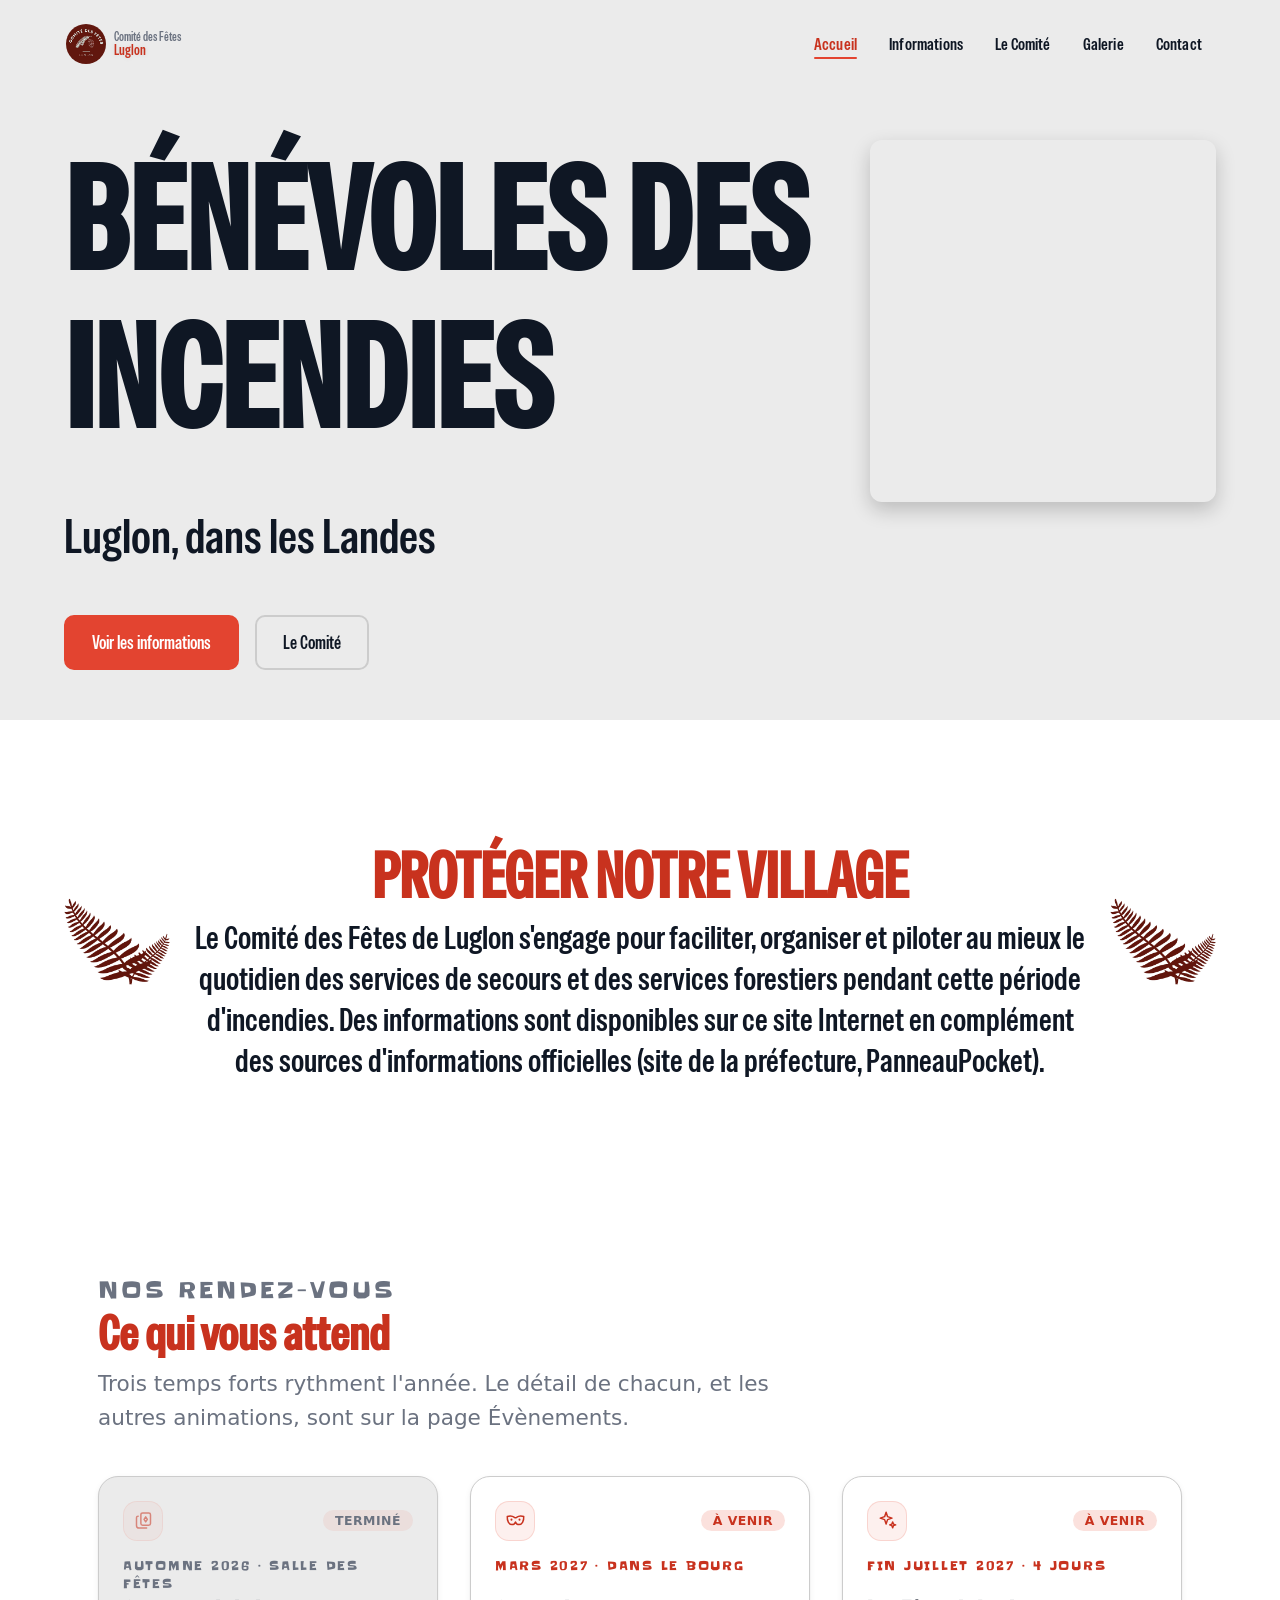
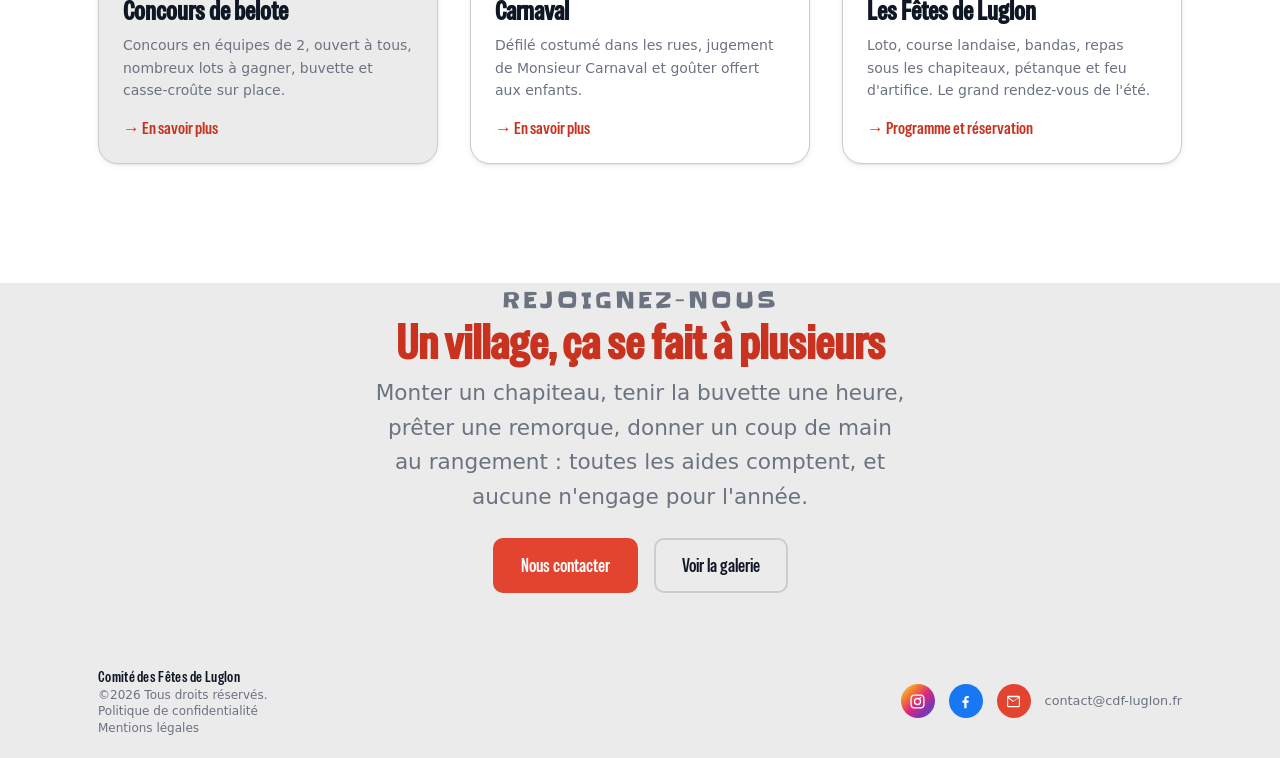
==== index.html @ 50a89042 "remplacement progressif site fetes par incendie sur page index et informations" ====
<!doctype html>
<html lang="fr">
<head>
    <meta charset="utf-8">
    <meta name="viewport" content="width=device-width,initial-scale=1,viewport-fit=cover">
    <title>Incendies à Luglon</title>

    <link rel="icon" type="image/png" href="/favicon.png">

    <link rel="stylesheet" href="/styles.css">

    <!-- SEO : balises meta -->
    <meta name="description" content="Le Comité des Fêtes de Luglon (Landes) organise les fêtes de l'été, le concours de belote, le carnaval et les rendez-vous qui animent le village toute l'année.">
    <link rel="canonical" href="https://cdf-luglon.fr/">

    <!-- Open Graph (partage WhatsApp, Facebook, etc.) -->
    <meta property="og:type" content="website">
    <meta property="og:title" content="Comité des Fêtes de Luglon">
    <meta property="og:description" content="Le Comité des Fêtes de Luglon (Landes) organise les fêtes de l'été, le concours de belote, le carnaval et les rendez-vous qui animent le village toute l'année.">
    <meta property="og:url" content="https://cdf-luglon.fr/">
    <meta property="og:image" content="https://cdf-luglon.fr/images/logo_google.jpg">
    <meta property="og:image:width" content="512">
    <meta property="og:image:height" content="512">
    <meta property="og:locale" content="fr_FR">
    <meta property="og:site_name" content="Comité des Fêtes de Luglon">

    <!-- JSON-LD : données structurées pour Google -->
    <script type="application/ld+json">
    {
      "@context": "https://schema.org",
      "@type": "Organization",
      "name": "Comité des Fêtes de Luglon",
      "url": "https://incendie.cdf-luglon.fr",
      "logo": "https://incendie.cdf-luglon.fr/images/logo_google.jpg",
      "image": "https://incendie.cdf-luglon.fr/images/logo_google.jpg",
      "email": "contact@cdf-luglon.fr",
      "sameAs": [
        "https://www.instagram.com/cdfluglon/",
        "https://www.facebook.com/p/Comit%C3%A9-des-f%C3%AAtes-de-Luglon-100083680651271/"
      ]
    }
    </script>
</head>
<body>
    <!-- ==========================================================
         BARRE DE NAVIGATION — bloc identique sur toutes les pages.
         SEULE DIFFÉRENCE ENTRE LES PAGES : l'attribut aria-current.
           /             → sur « Accueil »
           /evenements/  → sur « Évènements » (et ses sous-pages)
           /comite/      → sur « Le Comité »
           /galerie/     → sur « Galerie »
           /contact/     → sur « Contact »
           /reservation/, pages légales → aucun
         ========================================================== -->
    <a class="skip-link" href="#contenu">Aller au contenu</a>

    <nav class="site-nav" aria-label="Navigation principale">
        <div class="site-nav__bar">
            <span class="site-nav__glass" aria-hidden="true"></span>

            <a class="site-nav__brand" href="/">
                <img class="site-nav__logo" src="/images/logo_cdf.png" alt=""
                     width="40" height="40" decoding="async">
                <span class="site-nav__wordmark">
                    <span class="site-nav__wordmark-top">Comité des Fêtes</span>
                    <span class="site-nav__wordmark-bot">Luglon</span>
                </span>
            </a>

            <ul class="site-nav__links" id="site-nav-panel">
                <li><a href="/" aria-current="page">Accueil</a></li>
                <li><a href="/informations/">Informations</a></li>
                <li><a href="/comite/">Le Comité</a></li>
                <li><a href="/galerie/">Galerie</a></li>
                <li><a href="/contact/">Contact</a></li>
            </ul>

            <button class="site-nav__toggle" type="button"
                    aria-expanded="false" aria-controls="site-nav-panel"
                    aria-label="Ouvrir le menu">
                <span class="site-nav__burger" aria-hidden="true"></span>
            </button>
        </div>
    </nav>

    <div class="site-nav__scrim" aria-hidden="true"></div>
    <div class="site-nav__sentinel" aria-hidden="true"></div>

    <div class="main-hero" id="contenu">
        <div class="hero-content">
            <h1 class="main-title">BÉNÉVOLES DES INCENDIES</h1>
            <p class="main-subtitle">Luglon, dans les Landes</p>
            <div class="cta-row">
                <a class="btn btn--primary" href="/informations/">Voir les informations</a>
                <a class="btn btn--ghost" href="/comite/">Le Comité</a>
            </div>
        </div>
        <!-- MOBILE : le dessin n'est pas seulement masqué, il n'est PAS
             TÉLÉCHARGÉ. Un simple display:none ne suffit pas — le
             navigateur récupère l'image quoi qu'il arrive, soit 256 Ko
             inutiles sur chaque page, en 4G de campagne.
             Le <source> ci-dessous intercepte sous 769px et sert un SVG
             vide en data URI (aucune requête). Le CSS masque ensuite le
             <picture> entier.
             Sans prise en charge de <picture>, l'<img> reprend la main et
             affiche le vrai dessin : dégradation propre. -->
        <picture class="hero-image">
            <source media="(max-width: 768px)" srcset="data:image/svg+xml,%3Csvg%20xmlns='http://www.w3.org/2000/svg'%20width='1734'%20height='1814'/%3E">
            <img src="/images/dessin_luglon.jpeg" alt="Dessin du bourg de Luglon"
                 width="1734" height="1814" decoding="async">
        </picture>
    </div>

    <main>
        <div class="history-images-container">
            <div class="history-image-placeholder image-left">
                <img src="/images/fougeres.png" alt="" style="width:100%; height:100%; object-fit:cover;">
            </div>

            <section class="history-section">
                <h3>PROTÉGER NOTRE VILLAGE</h3>
                <p class="history-text">
                    Le Comité des Fêtes de Luglon s'engage pour faciliter, organiser
                    et piloter au mieux le quotidien des services de secours
                    et des services forestiers pendant cette période d'incendies.
                    Des informations sont disponibles sur ce site Internet en complément
                    des sources d'informations officielles (site de la préfecture, PanneauPocket).
                </p>
            </section>

            <div class="history-image-placeholder image-right">
                <img src="/images/fougeres.png" alt="" style="width:100%; height:100%; object-fit:cover;">
            </div>
        </div>

        <!-- ============================================================
             APERÇU DES ÉVÈNEMENTS
             ⚠️ Ces trois cartes DOUBLONNENT celles de evenements/index.html.
             Si vous modifiez une date ici, modifiez-la aussi là-bas.
             (Un site statique sans étape de build : il n'y a pas de
             mécanisme d'inclusion, la recopie est le prix à payer.)
             ============================================================ -->
        <section class="page-section has-decor">
            <!-- DÉCOR VÉGÉTAL — voir la section 19 de styles.css.
                 Purement ornemental : aucun contenu, aucune information, et
                 rien à faire côté JavaScript. Ne s'affiche qu'au-dessus de
                 1440px, là où la marge est assez large pour l'accueillir. -->
            <span class="decor-vine decor-vine--left" aria-hidden="true"><span class="decor-vine__ink"></span></span>
            <span class="decor-vine decor-vine--right" aria-hidden="true"><span class="decor-vine__ink"></span></span>

            <div class="section-head" data-reveal>
                <p class="kicker">Nos rendez-vous</p>
                <h2>Ce qui vous attend</h2>
                <p>
                    Trois temps forts rythment l'année. Le détail de chacun,
                    et les autres animations, sont sur la page Évènements.
                </p>
            </div>

            <div class="rail event-grid" tabindex="0"
                 role="group" aria-label="Nos rendez-vous">

                <article class="event-card" data-date="2026-11-14" data-reveal style="--i:0">
                    <div class="event-card__head">
                        <span class="event-card__icon icon-badge"><svg class="icon" viewBox="0 0 24 24" fill="none" stroke="currentColor" stroke-width="1.7" stroke-linecap="round" stroke-linejoin="round" aria-hidden="true" focusable="false"><rect x="9" y="3.4" width="11" height="14" rx="2"/><path d="M6 7a2 2 0 0 0-2 2v8.6a3 3 0 0 0 3 3h8.6"/><path d="m14.5 7.8 1.9 2.9-1.9 2.9-1.9-2.9Z"/></svg></span>
                        <span class="event-card__badge">À venir</span>
                    </div>
                    <p class="event-card__date">
                        <time datetime="2026-11-14">Automne 2026</time> · Salle des fêtes
                    </p>
                    <h3 class="event-card__title">Concours de belote</h3>
                    <p class="event-card__text">
                        Concours en équipes de 2, ouvert à tous, nombreux lots à gagner,
                        buvette et casse-croûte sur place.
                    </p>
                    <div class="event-card__foot">
                        <a class="event-card__link" href="/evenements/concours-de-belote/">En savoir plus</a>
                    </div>
                </article>

                <article class="event-card" data-date="2027-03-20" data-reveal style="--i:1">
                    <div class="event-card__head">
                        <span class="event-card__icon icon-badge"><svg class="icon" viewBox="0 0 24 24" fill="none" stroke="currentColor" stroke-width="1.7" stroke-linecap="round" stroke-linejoin="round" aria-hidden="true" focusable="false"><path d="M2.6 7.5c3-1.1 5.9-.8 8.2 1 .7.5 1.7.5 2.4 0 2.3-1.8 5.2-2.1 8.2-1 .4 5.1-2.1 9.2-5.4 9.2-2.1 0-3.3-1.3-4-3.1-.7 1.8-1.9 3.1-4 3.1-3.3 0-5.8-4.1-5.4-9.2Z"/><circle cx="7.4" cy="11" r="1.15" fill="currentColor" stroke="none"/><circle cx="16.6" cy="11" r="1.15" fill="currentColor" stroke="none"/></svg></span>
                        <span class="event-card__badge">À venir</span>
                    </div>
                    <p class="event-card__date">
                        <time datetime="2027-03-20">Mars 2027</time> · Dans le bourg
                    </p>
                    <h3 class="event-card__title">Carnaval</h3>
                    <p class="event-card__text">
                        Défilé costumé dans les rues, jugement de Monsieur Carnaval
                        et goûter offert aux enfants.
                    </p>
                    <div class="event-card__foot">
                        <a class="event-card__link" href="/evenements/carnaval/">En savoir plus</a>
                    </div>
                </article>

                <article class="event-card" data-date="2027-08-01" data-reveal style="--i:2">
                    <div class="event-card__head">
                        <span class="event-card__icon icon-badge"><svg class="icon" viewBox="0 0 24 24" fill="none" stroke="currentColor" stroke-width="1.7" stroke-linecap="round" stroke-linejoin="round" aria-hidden="true" focusable="false"><path d="M10.4 2.6 12.1 7.6 17.1 9.3 12.1 11 10.4 16 8.7 11 3.7 9.3 8.7 7.6Z"/><path d="m17.9 13.6.9 2.5 2.5.9-2.5.9-.9 2.5-.9-2.5-2.5-.9 2.5-.9Z"/></svg></span>
                        <span class="event-card__badge">À venir</span>
                    </div>
                    <p class="event-card__date">
                        <time datetime="2027-07-29">Fin juillet 2027</time> · 4 jours
                    </p>
                    <h3 class="event-card__title">Les Fêtes de Luglon</h3>
                    <p class="event-card__text">
                        Loto, course landaise, bandas, repas sous les chapiteaux,
                        pétanque et feu d'artifice. Le grand rendez-vous de l'été.
                    </p>
                    <div class="event-card__foot">
                        <a class="event-card__link" href="/evenements/fetes-de-luglon/">
                            Programme et réservation
                        </a>
                    </div>
                </article>

            </div>
            <!-- Points remplis par rail-dots.js : tout .rail suivi d'un
                 .rail-dots en reçoit, sans rien déclarer côté JS.
                 Masqués au-dessus de 900px, où le rail devient une grille. -->
            <div class="rail-dots" role="group" aria-label="Aller à un évènement"></div>
        </section>

        <section class="page-section page-section--footer-band">
            <div class="section-head section-head--center" data-reveal>
                <p class="kicker">Rejoignez-nous</p>
                <h2>Un village, ça se fait à plusieurs</h2>
                <p>
                    Monter un chapiteau, tenir la buvette une heure, prêter une
                    remorque, donner un coup de main au rangement : toutes les aides
                    comptent, et aucune n'engage pour l'année.
                </p>
                <div class="cta-row" style="justify-content:center">
                    <a class="btn btn--primary" href="/contact/">Nous contacter</a>
                    <a class="btn btn--ghost" href="/galerie/">Voir la galerie</a>
                </div>
            </div>
        </section>
    </main>

    <footer class="site-footer">
        <div class="footer-inner">
            <div class="footer-brand">
                <span class="footer-title">Comité des Fêtes de Luglon</span>
                <span class="footer-copyright">©2026 Tous droits réservés.</span>
                <a href="/confidentialite/" class="footer-legal-link">Politique de confidentialité</a>
                <a href="/mentions-legales/" class="footer-legal-link">Mentions légales</a>
            </div>
            <div class="footer-social">
                <a href="https://www.instagram.com/cdfluglon/" target="_blank" rel="noopener noreferrer" aria-label="Instagram du Comité des Fêtes de Luglon" class="footer-social-link footer-instagram">
                    <svg viewBox="0 0 24 24" class="footer-icon" aria-hidden="true"><path fill="currentColor" d="M12 2c-2.72 0-3.06.01-4.12.06-1.06.05-1.79.22-2.43.47a4.9 4.9 0 0 0-1.77 1.15A4.9 4.9 0 0 0 2.53 5.45c-.25.64-.42 1.37-.47 2.43C2.01 8.94 2 9.28 2 12s.01 3.06.06 4.12c.05 1.06.22 1.79.47 2.43.26.66.6 1.22 1.15 1.77.55.55 1.11.9 1.77 1.15.64.25 1.37.42 2.43.47C8.94 21.99 9.28 22 12 22s3.06-.01 4.12-.06c1.06-.05 1.79-.22 2.43-.47a4.9 4.9 0 0 0 1.77-1.15 4.9 4.9 0 0 0 1.15-1.77c.25-.64.42-1.37.47-2.43.05-1.06.06-1.4.06-4.12s-.01-3.06-.06-4.12c-.05-1.06-.22-1.79-.47-2.43a4.9 4.9 0 0 0-1.15-1.77A4.9 4.9 0 0 0 18.55 2.53c-.64-.25-1.37-.42-2.43-.47C15.06 2.01 14.72 2 12 2Zm0 1.8c2.67 0 2.99.01 4.04.06.97.04 1.5.21 1.85.34.46.18.79.39 1.14.74.35.35.56.68.74 1.14.13.35.3.88.34 1.85.05 1.05.06 1.37.06 4.04s-.01 2.99-.06 4.04c-.04.97-.21 1.5-.34 1.85-.18.46-.39.79-.74 1.14-.35.35-.68.56-1.14.74-.35.13-.88.3-1.85.34-1.05.05-1.37.06-4.04.06s-2.99-.01-4.04-.06c-.97-.04-1.5-.21-1.85-.34a3.1 3.1 0 0 1-1.14-.74 3.1 3.1 0 0 1-.74-1.14c-.13-.35-.3-.88-.34-1.85C3.81 14.99 3.8 14.67 3.8 12s.01-2.99.06-4.04c.04-.97.21-1.5.34-1.85.18-.46.39-.79.74-1.14.35-.35.68-.56 1.14-.74.35-.13.88-.3 1.85-.34C9.01 3.81 9.33 3.8 12 3.8Zm0 3.05a5.15 5.15 0 1 0 0 10.3 5.15 5.15 0 0 0 0-10.3Zm0 8.5a3.35 3.35 0 1 1 0-6.7 3.35 3.35 0 0 1 0 6.7Zm5.36-8.7a1.2 1.2 0 1 1-2.4 0 1.2 1.2 0 0 1 2.4 0Z"/></svg>
                </a>
                <a href="https://www.facebook.com/p/Comit%C3%A9-des-f%C3%AAtes-de-Luglon-100083680651271/" target="_blank" rel="noopener noreferrer" aria-label="Facebook du Comité des Fêtes de Luglon" class="footer-social-link footer-facebook">
                    <svg viewBox="0 0 24 24" class="footer-icon" aria-hidden="true"><path fill="currentColor" d="M13.5 21.5v-7.9h2.65l.4-3.08h-3.05V8.55c0-.89.25-1.5 1.52-1.5h1.63V4.3a21.8 21.8 0 0 0-2.37-.12c-2.35 0-3.96 1.43-3.96 4.06v2.27H7.66v3.08h2.66v7.9h3.18Z"/></svg>
                </a>
                <a href="mailto:contact@cdf-luglon.fr" aria-label="Envoyer un e-mail au Comité des Fêtes de Luglon" class="footer-social-link footer-mail">
                    <svg viewBox="0 0 24 24" class="footer-icon" aria-hidden="true"><path fill="currentColor" d="M3 5.5A1.5 1.5 0 0 1 4.5 4h15A1.5 1.5 0 0 1 21 5.5v13a1.5 1.5 0 0 1-1.5 1.5h-15A1.5 1.5 0 0 1 3 18.5v-13Zm2.1.5 6.9 5.17L18.9 6H5.1Zm13.4 1.3-6.1 4.57a1.5 1.5 0 0 1-1.8 0L4.5 7.3v11.2h15V7.3Z"/></svg>
                </a>
                <a href="mailto:contact@cdf-luglon.fr" class="footer-email">contact@cdf-luglon.fr</a>
            </div>
        </div>
    </footer>

    <script src="/scroll-animations.js"></script>
    <script src="/events.js"></script>
    <script src="/rail-dots.js"></script>
    <script src="/nav.js"></script>
</body>
</html>
---- styles.css ----
/* ============================================================================
   COMITÉ DES FÊTES DE LUGLON — feuille de style unique
   ============================================================================

   SOMMAIRE
     1.  Tokens (variables de design)
     2.  Polices (@font-face)
     3.  Reset & base
     4.  Typographie
     5.  Utilitaires de mise en page
     6.  Primitives « verre »
     7.  Boutons & liens
     8.  Barre de navigation
     9.  Hero
     10. Cartes & contenu (accueil, programme)
     11. Rails / carrousels à défilement magnétique
         puis, dans la foulée : sections de contenu (.page-section),
         cartes d'évènement, page Comité, page Contact
     12. Galerie photo
     13. Formulaire de réservation
     14. Modales
     15. Page de confirmation
     16. Pages légales
     17. Pied de page
     18. Mouvement, apparitions au scroll, accessibilité

   DEUX RÈGLES À NE PAS ENFREINDRE
   -------------------------------
   A. BUDGET « VERRE ». Le flou d'arrière-plan (backdrop-filter) est réservé à
      trois surfaces : .site-nav__glass, le panneau mobile, .modal-box. Tout le
      reste est opaque (--card / --bg + une ombre). Chaque backdrop-filter est
      une passe GPU distincte ; en empiler plus fait tomber les images par
      seconde sur mobile.

   B. JAMAIS de `filter`, `transform`, `will-change` ni `contain: paint` sur
      html, body, .wrap ou tout ancêtre de la barre de navigation ou d'une
      modale. N'importe laquelle de ces propriétés transforme un
      `position: fixed` en `position: absolute` relatif à cet ancêtre, et
      casse à la fois la barre et les modales.

   ORGANISATION
   ------------
   Chaque composant est décrit à UN SEUL endroit : structure, survol,
   animation et media query comprises. L'ancienne version séparait une couche
   « animations » d'une couche « structure », si bien que chaque composant
   existait en deux exemplaires distants de 600 lignes.
   ============================================================================ */


/* ============================================================================
   1. TOKENS
   ============================================================================ */

:root {
  /* --- Couleurs (noms historiques conservés) --- */
  --bg: #ffffff;
  --card: #ebebeb;
  --text: #0f1724;               /* Noir foncé */
  --muted: #6b7280;
  --tab-font: #fff3e0;           /* Teinte légèrement crème/chaude pour remplacer le blanc verdâtre */
  --tab-border: #ccc;
  --form-bg: #ffffff;
  --text-shadow: #0000001a;
  --luglon-green: #e34430;       /* Rouge-braise principal (surface, boutons) */
  --resa-shadow: #00000080;

  --accent: var(--luglon-green);
  --error-red: #dc3545;
  --warning-orange-font: #ffa5001a;
  --warning-orange-border: #ffa500;

  --sending-bg: #ffe0b2;
  --sending-border: #e65100;
  --error-bg: #ffebee;
  --error-border: #c62828;
  --success-bg: #fff8e1;         /* Jaune flamme doux */
  --success-border: #f7c937;     /* Jaune vif */

  /* Alerte / attention */
  --alert: #b71c1c;

  /* ROUGE/ORANGE DE TEXTE — lisible avec contraste fort */
  --green-ink: #c8321e;

  /* Déclinaisons de teinte braise / feu */
  --green-050: #fff5f2;          /* Voile rouge/orange très léger */
  --green-100: #ffe3dc;          /* Fond d'accent pastel chaud */
  --green-700: #a82415;          /* Rouge sombre pour hover / accentuation */
  --green-tint-08: rgba(227, 68, 48, 0.08);
  --green-tint-16: rgba(227, 68, 48, 0.16);
  --green-tint-24: rgba(227, 68, 48, 0.24);

  /* --- Polices --- */
  --font-body: Inter, system-ui, -apple-system, "Segoe UI", Roboto, "Helvetica Neue", Arial;
  --font-title: "Special Gothic Condensed One", sans-serif;
  --font-display: "Fascinate Inline", cursive;   /* titres de jour UNIQUEMENT */
  --font-kicker: "Slackey", cursive;             /* sur-titres de section */

  /* --- Échelle typographique (pour les nouveaux composants) --- */
  --fs-hero: clamp(2.75rem, 11vw, 9rem);
  --fs-h1:   clamp(2.25rem, 7vw, 5rem);
  --fs-h2:   clamp(1.75rem, 4.5vw, 3rem);
  --fs-h3:   clamp(1.2rem, 2.4vw, 1.6rem);
  --fs-day:  clamp(2rem, 7vw, 4rem);
  --fs-lead: clamp(1.05rem, 1.8vw, 1.35rem);
  --fs-lead-xl: clamp(1.3rem, 2.6vw, 1.9rem);   /* chapô de section */
  --fs-sm:   0.875rem;
  --fs-xs:   0.78rem;

  --lh-tight: 1.06;
  --lh-body:  1.6;
  --tracking-title: 0.01em;
  --tracking-kicker: 0.14em;

  /* --- Espacement (base 4px) --- */
  --space-3xs: 0.25rem;
  --space-2xs: 0.5rem;
  --space-xs:  0.75rem;
  --space-s:   1rem;
  --space-m:   1.5rem;
  --space-l:   2rem;
  --space-xl:  3rem;
  --space-2xl: 4.5rem;
  --space-3xl: 7rem;

  --section-y:   clamp(3rem, 8vw, 7rem);
  --gutter:      clamp(1rem, 5vw, 3rem);
  --content-max: 1180px;
  --measure:     68ch;

  /* --- Rayons --- */
  --r-xs: 6px;
  --r-s: 10px;
  --r-m: 14px;
  --r-l: 20px;
  --r-xl: 28px;
  --r-pill: 999px;

  /* --- Ombres (contact serré + ambiant large + liseré intérieur) --- */
  --rim-top: inset 0 1px 0 rgba(255, 255, 255, 0.75);
  --shadow-s: 0 1px 2px rgba(38, 14, 10, 0.08),
              0 2px 6px rgba(38, 14, 10, 0.06);
  --shadow-m: 0 1px 2px rgba(38, 14, 10, 0.08),
              0 8px 24px -6px rgba(38, 14, 10, 0.14);
  --shadow-l: 0 2px 4px rgba(38, 14, 10, 0.10),
              0 18px 48px -12px rgba(38, 14, 10, 0.22);
  --shadow-nav: 0 1px 2px rgba(38, 14, 10, 0.06),
                0 8px 30px -8px rgba(38, 14, 10, 0.18);
  --shadow-focus: 0 0 0 3px var(--green-tint-24);

  /* --- Verre (voir la règle A en tête de fichier) --- */
  --glass-blur: 12px;
  --glass-sat: 1.4;
  --glass-filter: blur(var(--glass-blur)) saturate(var(--glass-sat));
  --glass-bg:        rgba(255, 255, 255, 0.45);
  /* La barre et le panneau mobile passent au-dessus de gros titres très
     contrastés : 0.45 ne sépare pas assez, les liens se confondent avec le
     texte qui défile derrière. */
  --glass-bg-strong: rgba(255, 255, 255, 0.78);
  --glass-opaque:    #f7f7f8;   /* transparence réduite / contraste élevé */
  --glass-edge: linear-gradient(150deg,
                  rgba(255, 255, 255, 0.90),
                  rgba(255, 255, 255, 0.15) 30%,
                  rgba(255, 255, 255, 0.00) 55%,
                  rgba(255, 255, 255, 0.40));

  /* --- Mouvement --- */
  --ease-standard:  cubic-bezier(0.2, 0, 0, 1);
  --ease-enter:     cubic-bezier(0.05, 0.7, 0.1, 1);
  --ease-exit:      cubic-bezier(0.3, 0, 0.8, 0.15);
  --ease-overshoot: cubic-bezier(0.34, 1.56, 0.64, 1);
  --ease-sheet:     cubic-bezier(0.32, 0.72, 0, 1);
  /* Courbe historique du site, conservée pour les animations existantes */
  --ease-expo-out:  cubic-bezier(0.22, 1, 0.36, 1);

  --dur-hover: 120ms;
  --dur-fast:  180ms;
  --dur-exit:  160ms;
  --dur-base:  240ms;
  --dur-slow:  400ms;
  --dur-sheet: 500ms;

  /* --- Plans (z-index) : une seule échelle nommée ---
     Avant, .floating-logo et .modal-overlay valaient tous deux 1000 : la
     modale et le logo se disputaient le même plan. */
  --z-base: 0;
  --z-raised: 10;      /* cartes survolées, points de carrousel */
  --z-sticky: 100;
  /* Le voile passe SOUS la barre : .site-nav est en position:fixed avec un
     z-index, elle crée donc un contexte d'empilement — tout ce qu'elle
     contient (dont le panneau) est peint au niveau 200. Un voile à 210
     recouvrirait la croix de fermeture, qui deviendrait non cliquable. */
  --z-scrim: 190;      /* voile du panneau mobile */
  --z-nav: 200;        /* barre de navigation (et panneau mobile) */
  --z-sheet: 220;      /* panneau, DANS le contexte de .site-nav */
  --z-modal: 400;      /* .modal-overlay (récapitulatif, doublon) */
  --z-toast: 500;      /* lien d'évitement */

  /* --- Barre de navigation --- */
  --nav-h: 64px;
  --nav-h-scrolled: 54px;
  --nav-top: 12px;
  --nav-top-scrolled: 8px;
  --nav-w:          min(var(--content-max), calc(100% - 2 * var(--gutter)));
  --nav-w-scrolled: min(880px,              calc(100% - 2 * var(--gutter)));
  --nav-offset: calc(var(--nav-h) + var(--nav-top) + var(--space-s));
}

/* --- MODE SOMBRE --- */
@media (prefers-color-scheme: dark) {
  :root {
    --bg: #1a1a1a;      /* Fond principal (BODY) */
    --card: #121212;    /* Fond des cartes/boîtes sombre (HERO) */
    --text: #f6f6f6;    /* Blanc cassé */
    --muted: #a1a1a1;
    --tab-font: #222222;
    --form-bg: #222222;
    --text-shadow: #e3443080;   /* Halo rouge feu chaud */
    --tab-border: #444444;
    --resa-shadow: #000000cc;

    /* JAUNE/ORANGE FLAMME — contraste élevé (> 9:1) sur fond sombre #1a1a1a */
    --green-ink: #f7c937;

    /* Déclinaisons de braise sombre */
    --green-050: #261411;       /* Fond teinté braise très sombre */
    --green-100: #3b1b16;       /* Fond d'accent sombre */
    --green-tint-08: rgba(247, 201, 55, 0.10);
    --green-tint-16: rgba(247, 201, 55, 0.18);
    --green-tint-24: rgba(247, 201, 55, 0.28);

    /* Le liseré est un token : toutes les ombres qui le référencent suivent */
    --rim-top: inset 0 1px 0 rgba(255, 255, 255, 0.10);
    --shadow-s: 0 1px 2px rgba(0, 0, 0, 0.50), 0 2px 6px rgba(0, 0, 0, 0.35);
    --shadow-m: 0 1px 2px rgba(0, 0, 0, 0.50), 0 8px 24px -6px rgba(0, 0, 0, 0.55);
    --shadow-l: 0 2px 4px rgba(0, 0, 0, 0.55), 0 18px 48px -12px rgba(0, 0, 0, 0.70);
    --shadow-nav: 0 1px 2px rgba(0, 0, 0, 0.40), 0 8px 30px -8px rgba(0, 0, 0, 0.60);

    --glass-bg:        rgba(20, 20, 22, 0.55);
    --glass-bg-strong: rgba(20, 20, 22, 0.82);
    --glass-opaque:    #1c1c1e;
    --glass-edge: linear-gradient(150deg,
                    rgba(255, 255, 255, 0.30),
                    rgba(255, 255, 255, 0.06) 30%,
                    rgba(255, 255, 255, 0.00) 55%,
                    rgba(255, 255, 255, 0.12));
  }
}


/* ============================================================================
   2. POLICES — hébergées en local (self-hosted)
   Fichiers dans /fonts à la racine du site. Remplace le chargement depuis
   fonts.googleapis.com, qui imposait une bannière de consentement (RGPD).
   ============================================================================ */

@font-face {
  font-family: 'Fascinate Inline';
  font-style: normal;
  font-weight: 400;
  font-display: swap;
  src: url('/fonts/fascinate-inline.woff2') format('woff2');
}
@font-face {
  font-family: 'Slackey';
  font-style: normal;
  font-weight: 400;
  font-display: swap;
  src: url('/fonts/slackey.woff2') format('woff2');
}
@font-face {
  font-family: 'Special Gothic Condensed One';
  font-style: normal;
  font-weight: 400;
  font-display: swap;
  src: url('/fonts/special-gothic-condensed-one.woff2') format('woff2');
}


/* ============================================================================
   3. RESET & BASE
   ============================================================================ */

* {
  box-sizing: border-box;
}

/* L'attribut `hidden` doit toujours gagner, y compris face à une règle
   display: flex/grid posée par ailleurs. C'est le mécanisme qui garde le
   formulaire de réservation fermé hors saison (voir reservation-gate.js). */
[hidden] {
  display: none !important;
}

body {
  font-family: var(--font-body);
  margin: 0;
  background: var(--bg);
  color: var(--text);
}


/* ============================================================================
   4. TYPOGRAPHIE
   ============================================================================ */

/* Titres principaux de page */
.main-title {
  font-size: 9rem;
  font-family: var(--font-title);
  line-height: 1.1;
  margin: 0 0 10px;
  color: var(--text);
  animation: titleReveal 0.9s var(--ease-expo-out) both;
}
.main-subtitle {
  font-size: 3rem;
  font-family: var(--font-title);
  color: var(--text);
  animation: subtitleReveal 0.7s 0.4s var(--ease-expo-out) both;
}

@media (max-width: 768px) {
  .main-title {
    font-size: 4rem;
    line-height: 1;
    margin-bottom: 5px;
  }
  /* Titre d'un seul mot très long (ex. « CONFIDENTIALITÉ ») : on réduit la
     taille proportionnellement à la largeur d'écran pour qu'il tienne sur une
     ligne sans déborder. Doit rester APRÈS .main-title. */
  .main-title--long {
    font-size: clamp(1.9rem, 9.5vw, 4rem);
  }
  .main-subtitle {
    font-size: 1.5rem;
  }
}

/* Textes de feedback (type « merci de remplir la case ») */
.empty, .small {
  color: var(--muted);
}

/* Notes RGPD du formulaire (sous le commentaire et le bouton RÉSERVER) :
   plus petites que le texte saisi par l'utilisateur */
.form-note {
  font-size: 0.85rem;
  line-height: 1.5;
}
.form-note a {
  color: var(--green-ink);
}


/* ============================================================================
   5. UTILITAIRES DE MISE EN PAGE
   ============================================================================ */

/* Incrustation pleine largeur dans le navigateur (pas de marge) */
.wrap {
  max-width: 100%;
  margin: 0;
  padding: 0;
}

/* Surface de contenu neutre. Les variantes (.res-wrap .card, .legal-card,
   .confirmation-card) ajoutent fond, rayon et ombre — voir leurs sections. */
.card {
  padding: 18px;
  border-radius: 0;
  box-shadow: none;
  background: transparent;
  color: var(--text);
}

.field-auto {
  flex: 1;
}
.field-small {
  width: 160px;
  flex-shrink: 0;
}
.field-end {
  align-items: flex-end;
}
.reservation-count {
  margin-left: auto;
  font-size: 13px;
}

form .row {
  display: flex;
  gap: 10px;
}

@media (max-width: 768px) {
  form .row {
    flex-direction: column;
    gap: 0;
  }
  .field-small {
    width: 100%;
  }
}


/* ============================================================================
   6. PRIMITIVES « VERRE »
   Voir la règle A en tête de fichier : trois surfaces maximum.
   Le flou est porté par un enfant en position:absolute d'un parent fixe et
   transparent — iOS Safari repeint un `position:fixed + backdrop-filter` à
   chaque frame de défilement.
   ============================================================================ */

.glass {
  position: relative;
  background: var(--glass-bg);
  -webkit-backdrop-filter: var(--glass-filter);
          backdrop-filter: var(--glass-filter);
  box-shadow: var(--shadow-m), var(--rim-top);
}

/* Liseré spéculaire : bordure dégradée de 1px, découpée au masque.
   Une bordure blanche uniforme fait « autocollant » ; le verre réel accroche
   la lumière sur deux arcs opposés. */
.glass::before {
  content: "";
  position: absolute;
  inset: 0;
  border-radius: inherit;
  padding: 1px;
  background: var(--glass-edge);
  -webkit-mask: linear-gradient(#000 0 0) content-box,
                linear-gradient(#000 0 0);
  -webkit-mask-composite: xor;
          mask-composite: exclude;
  pointer-events: none;
}

/* Repli sans backdrop-filter : on compense le flou manquant par de l'opacité */
@supports not ((backdrop-filter: blur(1px)) or (-webkit-backdrop-filter: blur(1px))) {
  .glass {
    background: var(--glass-opaque);
  }
}


/* ============================================================================
   6 bis. ICÔNES
   ============================================================================

   POURQUOI DES SVG EN LIGNE, ET PAS DES EMOJI
   Un emoji n'est pas un dessin : c'est un caractère, rendu par la police
   emoji du SYSTÈME. Le même 🃏 est un joker sur macOS, un dos de carte sur
   Android, autre chose encore sur Windows — en couleurs qui n'ont aucun
   rapport avec la charte, et sans aucun moyen de les corriger. Sur un site
   dont tout l'intérêt visuel tient à un vert précis, c'est un trou.
   Les SVG ci-dessous héritent de `currentColor` : ils suivent le thème
   clair/sombre et le vert de marque, à l'identique partout.

   POURQUOI EN LIGNE PLUTÔT QU'UN SPRITE
   Un sprite externe (<use href="/icons.svg#x">) économiserait quelques
   octets, mais ajoute une requête, un mécanisme de plus, et des surprises
   connues sur le style hérité. Le pied de page inline déjà ses trois logos
   depuis toujours : on garde UN seul motif dans le dépôt.

   ACCESSIBILITÉ
   Ces icônes sont DÉCORATIVES : elles doublent un titre écrit juste à côté.
   Elles portent donc aria-hidden="true" et focusable="false" (ce dernier
   pour IE/Edge hérité, où un <svg> entre dans l'ordre de tabulation).
   Une icône qui porterait une information seule aurait besoin, elle, d'un
   role="img" et d'un <title>.
   ============================================================================ */

.icon {
  width: 24px;
  height: 24px;
  display: block;
  flex: none;
}

/* Icône posée dans une pastille teintée — cartes d'évènement, principes du
   Comité, moyens de contact. */
.icon-badge {
  display: inline-flex;
  align-items: center;
  justify-content: center;
  width: 46px;
  height: 46px;
  flex: none;
  border-radius: var(--r-m);
  background: var(--green-tint-08);
  border: 1px solid var(--green-tint-16);
  color: var(--green-ink);
  transition: background var(--dur-base) var(--ease-standard),
              transform  var(--dur-base) var(--ease-overshoot);
}

/* Marques déposées : couleurs officielles, logo en blanc. Un logo de marque
   ne se redessine pas en vert — il se cite. Mêmes valeurs que le pied de
   page, pour que les deux endroits ne divergent jamais. */
.icon-badge--facebook {
  background: #1877F2;
  border-color: #1877F2;
  color: #fff;
}
.icon-badge--instagram {
  background: linear-gradient(135deg, #FEDA77 0%, #F58529 25%, #DD2A7B 50%, #8134AF 75%, #515BD4 100%);
  border-color: transparent;
  color: #fff;
}

/* Icône dans une ligne de texte (titres de modale, bandeaux d'avertissement).
   vertical-align négatif : cale le centre optique du dessin sur la hauteur
   d'x, sinon l'icône flotte au-dessus de la ligne de base. */
.icon-inline {
  width: 1.1em;
  height: 1.1em;
  display: inline-block;
  vertical-align: -0.18em;
  margin-right: 0.4em;
  flex: none;
}


/* ============================================================================
   7. BOUTONS & LIENS
   ============================================================================ */

/* --- Bouton principal (actions de bas de page : confirmation, pages légales) --- */
.nav-button {
  color: white;
  background: var(--luglon-green);
  border-radius: 10px;
  padding: 15px;
  display: block;
  width: 100%;
  border: none;
  cursor: pointer;
  font-size: 1.2rem;
  text-decoration: none;
  font-family: var(--font-title);
  position: relative;
  transition: filter var(--dur-fast), transform 0.15s,
              box-shadow var(--dur-fast) var(--ease-standard);
}
.nav-button:hover {
  filter: brightness(1.12);
  transform: translateY(-2px);
  box-shadow: var(--shadow-m);
}
.nav-button:active {
  transform: translateY(0) scale(0.98);
}

@media (max-width: 768px) {
  .nav-button {
    width: 100%;
    padding: 8px 5px;
    font-size: 1rem;
    margin: 0;
  }
}

/* --- Bouton « Ajouter au calendrier » (page Programme) --- */
.btn-add-calendar {
  margin-top: 6px;
  padding: 6px 14px;
  border: 1px solid var(--luglon-green);
  border-radius: 20px;
  background: var(--luglon-green);
  color: #ffffff;
  font-size: 0.8rem;
  font-weight: 600;
  cursor: pointer;
  transition: background var(--dur-fast), color var(--dur-fast),
              transform 0.15s, box-shadow var(--dur-fast);
}
.btn-add-calendar:hover {
  background: #ffffff;
  /* --luglon-green et NON --green-ink : le fond est un blanc codé en dur, il
     ne suit pas le thème sombre. Y poser le vert clair donnerait 1,9:1. */
  color: var(--luglon-green);
  transform: translateY(-1px);
  box-shadow: 0 4px 14px rgba(22, 97, 54, 0.3);
}
.btn-add-calendar:active {
  transform: translateY(0) scale(0.97);
}

/* Conteneur du bouton, en bas de chaque bloc de journée */
.day-calendar-action {
  margin-top: 14px;
  display: flex;
}
.planning-section.align-left .day-calendar-action {
  justify-content: flex-start;
}
.planning-section.align-right .day-calendar-action {
  justify-content: flex-end;
}


/* ============================================================================
   8. BARRE DE NAVIGATION
   Voir la règle B en tête de fichier.
   Le bloc HTML est identique sur les 6 pages, à l'attribut aria-current près.
   ============================================================================ */

/* Le parent fixe est TRANSPARENT et sans filtre : sur iOS Safari, un
   `position: fixed` porteur d'un backdrop-filter est repeint à chaque frame de
   défilement. Le verre est donc porté par .site-nav__glass, un enfant en
   position: absolute. Ce découpage règle aussi le fait que Safari 26 teinte sa
   propre barre d'outils en échantillonnant les éléments fixes. */
.site-nav {
  position: fixed;
  inset: var(--nav-top) 0 auto 0;
  z-index: var(--z-nav);
  background: none;
  pointer-events: none;   /* on ne bloque pas les clics de part et d'autre */
  transition: inset var(--dur-slow) var(--ease-standard);
}
.site-nav.is-scrolled {
  inset: var(--nav-top-scrolled) 0 auto 0;
}

.site-nav__bar {
  position: relative;
  pointer-events: auto;
  display: flex;
  align-items: center;
  gap: var(--space-s);
  width: var(--nav-w);
  margin-inline: auto;
  min-height: var(--nav-h);
  padding: var(--space-2xs) var(--space-s);
  border-radius: var(--r-l);
  transition: width         var(--dur-slow) var(--ease-standard),
              min-height    var(--dur-slow) var(--ease-standard),
              border-radius var(--dur-slow) var(--ease-standard),
              padding       var(--dur-slow) var(--ease-standard);
}
.site-nav.is-scrolled .site-nav__bar {
  width: var(--nav-w-scrolled);
  min-height: var(--nav-h-scrolled);
  border-radius: var(--r-pill);
  padding-inline: var(--space-m);
}
/* Panneau ouvert : on fige le rétrécissement, sinon le panneau se relayoute
   sous les doigts de l'utilisateur. */
.site-nav.is-open .site-nav__bar {
  transition: none;
}

/* --- La surface de verre --- */
/* z-index: 0 — sans quoi cette couche, étant positionnée, se peindrait
   AU-DESSUS de la marque et du bouton, qui sont en flux normal. Le contenu de
   la barre est remonté à z-index 1 juste en dessous. */
.site-nav__glass {
  position: absolute;
  inset: 0;
  z-index: 0;
  border-radius: inherit;
  background: var(--glass-bg-strong);
  -webkit-backdrop-filter: var(--glass-filter);
          backdrop-filter: var(--glass-filter);
  box-shadow: var(--shadow-nav), var(--rim-top);
  opacity: 0;
  /* On anime l'OPACITÉ, jamais le backdrop-filter : modifier le filtre force
     une recomposition complète du fond à chaque frame. */
  transition: opacity var(--dur-base) var(--ease-standard);
  pointer-events: none;
}
.site-nav.is-scrolled .site-nav__glass,
.site-nav.is-open      .site-nav__glass {
  opacity: 1;
}
/* Liseré spéculaire : bordure dégradée de 1px découpée au masque */
.site-nav__glass::after {
  content: "";
  position: absolute;
  inset: 0;
  border-radius: inherit;
  padding: 1px;
  background: var(--glass-edge);
  -webkit-mask: linear-gradient(#000 0 0) content-box,
                linear-gradient(#000 0 0);
  -webkit-mask-composite: xor;
          mask-composite: exclude;
  pointer-events: none;
}

/* --- Sentinelle : aucun impact de mise en page --- */
.site-nav__sentinel {
  position: absolute;
  top: 24px;
  left: 0;
  width: 1px;
  height: 1px;
  pointer-events: none;
}

/* Tout le contenu de la barre passe au-dessus de la couche de verre */
.site-nav__brand,
.site-nav__links,
.site-nav__toggle {
  position: relative;
  z-index: 1;
}

/* --- Marque --- */
.site-nav__brand {
  display: inline-flex;
  align-items: center;
  gap: var(--space-2xs);
  text-decoration: none;
  color: var(--text);
  margin-right: auto;
  min-width: 0;
  border-radius: var(--r-s);
}
.site-nav__logo {
  width: 40px;
  height: 40px;
  border-radius: 50%;
  flex: none;
}
.site-nav__wordmark {
  display: grid;
  line-height: 1.05;
  font-family: var(--font-title);
}
.site-nav__wordmark-top {
  font-size: var(--fs-xs);
  color: var(--muted);
}
.site-nav__wordmark-bot {
  font-size: var(--fs-sm);
  color: var(--green-ink);
  text-shadow: 0 0 5px var(--text-shadow);
}

/* --- Liens --- */
.site-nav__links {
  display: flex;
  align-items: center;
  gap: var(--space-2xs);
  list-style: none;
  margin: 0;
  padding: 0;
}
.site-nav__links a {
  position: relative;
  display: block;
  padding: var(--space-2xs) var(--space-xs);
  border-radius: var(--r-s);
  font-family: var(--font-title);
  font-size: 1.05rem;
  letter-spacing: var(--tracking-title);
  color: var(--text);
  text-decoration: none;
  transition: background var(--dur-hover) var(--ease-standard),
              color      var(--dur-hover) var(--ease-standard);
}
.site-nav__links a:hover {
  background: var(--green-tint-08);
}
/* Page active : soulignement */
.site-nav__links a::after {
  content: "";
  position: absolute;
  left: var(--space-xs);
  right: var(--space-xs);
  bottom: 4px;
  height: 2px;
  border-radius: 2px;
  background: var(--luglon-green);
  transform: scaleX(0);
  transform-origin: left;
  transition: transform var(--dur-base) var(--ease-enter);
}
.site-nav__links a[aria-current] {
  color: var(--green-ink);
}
.site-nav__links a[aria-current]::after {
  transform: scaleX(1);
}

/* --- Sous-menu « Évènements » ---
   TROIS DÉCISIONS À CONNAÎTRE AVANT DE TOUCHER À CE BLOC :

   1. OUVERTURE AU SURVOL **ET** AU FOCUS. Un déroulé au seul :hover est
      inatteignable au clavier. Le conteneur est un <li> : focaliser le lien
      « Évènements » le fait matcher :focus-within, ce qui ouvre le panneau ;
      la tabulation continue alors naturellement dans les sous-liens. Aucun
      ARIA à maintenir, aucun état JS à synchroniser.

   2. PAS DE VERRE ICI. La règle A en tête de fichier plafonne le
      backdrop-filter à trois surfaces (barre, panneau mobile, modale). Ce
      panneau est donc opaque : --bg + une ombre portée. Il passe au-dessus
      de contenu qui défile, l'opacité est de toute façon plus lisible.

   3. SUR MOBILE, PAS DE DÉROULÉ DU TOUT. En dessous de 860px les sous-liens
      sont une simple liste indentée, toujours visible dans le panneau. Un
      accordéon dans un panneau déjà coulissant, c'est deux animations
      imbriquées et un piège au tactile — pour quatre liens. */

.site-nav__item--has-menu {
  position: relative;
}
.site-nav__submenu {
  list-style: none;
  margin: 0;
  padding: 0;
}
/* Le soulignement de page active (.site-nav__links a::after) est calé sur les
   onglets de premier niveau : neutralisé ici, l'item courant du sous-menu est
   signalé par la couleur et le fond. */
.site-nav__submenu a::after {
  display: none;
}

/* Chevron : purement décoratif, d'où le aria-hidden dans le HTML */
.site-nav__chevron {
  display: inline-block;
  width: 0.42em;
  height: 0.42em;
  margin-left: 0.45em;
  border-right: 2px solid currentColor;
  border-bottom: 2px solid currentColor;
  transform: translateY(-0.15em) rotate(45deg);
  transition: transform var(--dur-base) var(--ease-standard);
}

@media (min-width: 860px) {
  .site-nav__submenu {
    position: absolute;
    top: calc(100% + var(--space-2xs));
    left: 0;
    z-index: var(--z-sheet);
    min-width: max-content;
    padding: var(--space-2xs);
    border-radius: var(--r-m);
    background: var(--bg);
    border: 1px solid var(--tab-border);
    box-shadow: var(--shadow-l);

    /* visibility (et pas seulement opacity) : retire aussi les sous-liens de
       l'ordre de tabulation tant que le menu est fermé. */
    opacity: 0;
    visibility: hidden;
    transform: translateY(-6px);
    transform-origin: top left;
    transition: opacity    var(--dur-exit) var(--ease-exit),
                transform  var(--dur-exit) var(--ease-exit),
                visibility 0s linear var(--dur-exit);
  }

  /* Pont de survol. Entre le bas de l'onglet et le haut du panneau il y a une
     gouttière de 8px : sans cette zone invisible, le curseur la traverse, le
     :hover retombe et le menu se referme sous les doigts. */
  .site-nav__submenu::before {
    content: "";
    position: absolute;
    left: 0;
    right: 0;
    top: calc(-1 * var(--space-2xs) - 2px);
    height: calc(var(--space-2xs) + 2px);
  }

  .site-nav__item--has-menu:hover      .site-nav__submenu,
  .site-nav__item--has-menu:focus-within .site-nav__submenu {
    opacity: 1;
    visibility: visible;
    transform: none;
    transition: opacity   var(--dur-base) var(--ease-enter),
                transform var(--dur-base) var(--ease-enter),
                visibility 0s;
  }
  .site-nav__item--has-menu:hover      > a .site-nav__chevron,
  .site-nav__item--has-menu:focus-within > a .site-nav__chevron {
    transform: translateY(0.05em) rotate(225deg);
  }

  .site-nav__submenu a {
    display: block;
    white-space: nowrap;
    padding: var(--space-2xs) var(--space-s);
    border-radius: var(--r-s);
    font-size: 1rem;
  }
  .site-nav__submenu a[aria-current] {
    background: var(--green-tint-08);
  }

  /* Échap : voir nav.js. Cette règle doit rester APRÈS les règles
     :hover / :focus-within — elle a la même spécificité (trois classes),
     c'est l'ordre dans le fichier qui la fait gagner. Sans elle, rendre le
     focus à l'onglet parent rouvrirait le menu immédiatement. */
  .site-nav__item--has-menu.is-collapsed .site-nav__submenu {
    opacity: 0;
    visibility: hidden;
    transform: translateY(-6px);
  }
}

/* Panneau mobile : sous-liste indentée, ouverte en permanence. Le filet
   vertical remplace le chevron, qui n'aurait plus rien à replier. */
@media (max-width: 859px) {
  .site-nav__chevron { display: none; }

  .site-nav__submenu {
    margin: var(--space-3xs) 0 var(--space-2xs) var(--space-s);
    padding-left: var(--space-2xs);
    border-left: 2px solid var(--tab-border);
  }
  .site-nav__submenu a {
    font-size: 1.05rem;
    padding: var(--space-2xs) var(--space-s);
    color: var(--muted);
  }
  .site-nav__submenu a[aria-current] {
    color: var(--green-ink);
  }
}

/* Desktop étroit (860 → 1080px) : cinq onglets plus la marque ne tiennent pas
   dans la barre rétrécie (min(880px, …)). On resserre les liens plutôt que de
   les laisser déborder ou passer à la ligne. */
@media (min-width: 860px) and (max-width: 1080px) {
  .site-nav__links a {
    font-size: 0.95rem;
    padding: var(--space-2xs) var(--space-2xs);
  }
  .site-nav__links a::after {
    left: var(--space-2xs);
    right: var(--space-2xs);
  }
  .site-nav__wordmark-top { display: none; }
}

/* --- Bouton hamburger --- */
.site-nav__toggle {
  display: none;
  width: 40px;
  height: 40px;
  flex: none;
  border: 0;
  border-radius: var(--r-s);
  background: transparent;
  cursor: pointer;
  color: var(--text);
  padding: 0;
}
.site-nav__burger,
.site-nav__burger::before,
.site-nav__burger::after {
  display: block;
  width: 20px;
  height: 2px;
  border-radius: 2px;
  background: currentColor;
  transition: transform var(--dur-base) var(--ease-standard),
              opacity   var(--dur-fast) var(--ease-standard);
}
.site-nav__burger {
  position: relative;
  margin-inline: auto;
}
.site-nav__burger::before { content: ""; position: absolute; top: -6px; }
.site-nav__burger::after  { content: ""; position: absolute; top:  6px; }

.site-nav.is-open .site-nav__burger { background: transparent; }
.site-nav.is-open .site-nav__burger::before { transform: translateY(6px) rotate(45deg); }
.site-nav.is-open .site-nav__burger::after  { transform: translateY(-6px) rotate(-45deg); }

/* --- Voile du panneau mobile ---
   Piloté entièrement en CSS depuis .site-nav.is-open : le JS n'y touche pas.
   touch-action: none empêche la page de défiler quand on glisse sur le voile
   (on évite ainsi le verrouillage de scroll sur <body>, dont le contournement
   iOS — position:fixed + scrollY mémorisé — est une source de bugs connue). */
.site-nav__scrim {
  position: fixed;
  inset: 0;
  z-index: var(--z-scrim);
  background: rgba(9, 30, 18, 0.32);
  opacity: 0;
  visibility: hidden;
  touch-action: none;
  transition: opacity var(--dur-exit) var(--ease-exit),
              visibility 0s linear var(--dur-exit);
}
.site-nav.is-open ~ .site-nav__scrim {
  opacity: 1;
  visibility: visible;
  transition: opacity var(--dur-base) var(--ease-enter), visibility 0s;
}

/* --- Panneau mobile (< 860px) --- */
@media (max-width: 859px) {
  .site-nav__toggle { display: block; }

  /* Pas de rétrécissement sur mobile : la barre est déjà à la bonne taille */
  .site-nav.is-scrolled .site-nav__bar {
    width: var(--nav-w);
    border-radius: var(--r-l);
    padding-inline: var(--space-s);
  }

  /* Le panneau est la MÊME liste que sur desktop, simplement repositionnée.
     Dupliquer les liens dans un bloc recopié à la main sur 6 fichiers
     garantirait une divergence tôt ou tard. */
  .site-nav__links {
    position: absolute;
    top: calc(100% + var(--space-2xs));
    right: 0;
    left: 0;
    z-index: var(--z-sheet);
    flex-direction: column;
    align-items: stretch;
    gap: var(--space-3xs);
    padding: var(--space-2xs);
    border-radius: var(--r-l);
    background: var(--glass-bg-strong);
    -webkit-backdrop-filter: var(--glass-filter);
            backdrop-filter: var(--glass-filter);
    box-shadow: var(--shadow-l), var(--rim-top);

    /* visibility: hidden retire aussi les liens de l'ordre de tabulation :
       inutile d'ajouter inert ou aria-hidden. */
    opacity: 0;
    visibility: hidden;
    transform: translateY(-8px) scale(0.98);
    transform-origin: top center;
    transition: opacity    var(--dur-exit) var(--ease-exit),
                transform  var(--dur-exit) var(--ease-exit),
                visibility 0s linear var(--dur-exit);
  }
  .site-nav.is-open .site-nav__links {
    opacity: 1;
    visibility: visible;
    transform: translateY(0) scale(1);
    transition: opacity   var(--dur-sheet) var(--ease-sheet),
                transform var(--dur-sheet) var(--ease-sheet),
                visibility 0s;
  }
  .site-nav__links a {
    font-size: 1.25rem;
    padding: var(--space-xs) var(--space-s);
  }
  .site-nav__links a::after {
    left: var(--space-s);
    right: auto;
    width: 22px;
  }
}

/* --- Compensation de la barre fixe --- */
body {
  padding-top: var(--nav-offset);
}
html {
  scroll-padding-top: calc(var(--nav-offset) + var(--space-s));
}

/* --- Lien d'évitement --- */
.skip-link {
  position: absolute;
  left: -9999px;
  top: 0;
  z-index: var(--z-toast);
  padding: var(--space-2xs) var(--space-s);
  background: var(--luglon-green);
  color: #fff;
  border-radius: 0 0 var(--r-s) 0;
  font-family: var(--font-title);
}
.skip-link:focus {
  left: 0;
}

/* --- Anneau de focus visible, partout --- */
:focus-visible {
  outline: 2px solid var(--luglon-green);
  outline-offset: 3px;
}

/* --- Rangée d'appels à l'action (accueil) --- */
.cta-row {
  display: flex;
  flex-wrap: wrap;
  gap: var(--space-s);
  margin-top: var(--space-m);
}
.cta-row .btn {
  display: inline-block;
  width: auto;
  padding: 14px 26px;
  border-radius: var(--r-s);
  font-family: var(--font-title);
  font-size: 1.15rem;
  text-decoration: none;
  cursor: pointer;
  transition: transform var(--dur-fast) var(--ease-overshoot),
              box-shadow var(--dur-fast) var(--ease-standard),
              background var(--dur-fast) var(--ease-standard);
}
.cta-row .btn--primary {
  background: var(--luglon-green);
  color: #fff;
  border: 2px solid var(--luglon-green);
}
.cta-row .btn--ghost {
  background: transparent;
  color: var(--text);
  border: 2px solid var(--tab-border);
}
.cta-row .btn:hover {
  transform: translateY(-2px);
  box-shadow: var(--shadow-m);
}
.cta-row .btn--ghost:hover {
  border-color: var(--luglon-green);
  color: var(--green-ink);
}

@media (max-width: 768px) {
  .cta-row {
    justify-content: center;
  }
}


/* ============================================================================
   9. HERO
   ============================================================================ */

/* LE HÉROS REMONTE SOUS LA BARRE DE NAVIGATION.

   Avant : <body> portait un padding-top de --nav-offset pour dégager la
   barre fixe, et ce padding laissait voir le fond de page (--bg, blanc)
   au-dessus du héros gris. Résultat, un bandeau blanc de ~92px en haut de
   chaque page, qui n'appartenait à rien et donnait l'impression d'une barre
   posée sur une seconde page.

   Maintenant : le héros s'annule ce décalage en marge NÉGATIVE et le
   récupère en PADDING. Sa surface grise démarre donc au bord de l'écran et
   passe sous la barre — qui est translucide, et se teinte du gris au lieu
   du blanc. Au défilement, .site-nav__glass prend le relais (section 8).

   Le padding de <body> est conservé : /programme/ n'a pas de héros, et
   toute page future sans héros continue de dégager la barre correctement.
   Les deux mécanismes s'additionnent exactement à zéro ici. */
.main-hero {
  display: flex;
  justify-content: space-between;
  align-items: flex-start;
  margin-top: calc(-1 * var(--nav-offset));
  padding: calc(var(--nav-offset) + var(--space-xl)) 5% 50px;
  background: var(--card);
}
.hero-content {
  flex-basis: 70%;
  padding-right: 15px;
}
/* .hero-image est porté par le <picture>, pas par l'<img> (voir le
   commentaire dans le HTML). overflow: hidden est indispensable ici : sans
   lui le rayon s'appliquerait au conteneur mais pas à l'image qu'il
   contient, et les coins resteraient carrés. */
.hero-image {
  display: block;
  max-width: 30%;
  height: auto;
  border-radius: 12px;
  overflow: hidden;
  box-shadow: 0 8px 20px rgba(0, 0, 0, 0.2);
}
.hero-image img {
  display: block;
  width: 100%;
  height: auto;   /* recalcule la hauteur proportionnellement à la largeur,
                     sinon les attributs width/height du HTML l'étirent */
}

@media (max-width: 768px) {
  .main-hero {
    display: block;             /* empile titre puis image */
    /* La marge négative vient de la règle de base ; seul le padding change. */
    padding: calc(var(--nav-offset) + 10px) 5% 30px;
    text-align: center;
  }
  .hero-content {
    margin-top: 0;
    flex-basis: auto;
    padding-right: 0;
  }
  /* Le dessin disparaît sous 768px. Le <picture> du HTML fait déjà en
     sorte qu'il ne soit pas téléchargé ; cette règle retire la place qu'il
     occuperait. Les deux vont ensemble — modifier ce seuil impose de
     modifier aussi le media du <source>, dans les 12 pages. */
  .hero-image {
    display: none;
  }
}

/* Le logo flottant a été remplacé par la marque de la barre de navigation
   (section 8) : même image, même signature, même lien vers l'accueil. */


/* ============================================================================
   10. CARTES & CONTENU (accueil, programme)
   ============================================================================ */

/* --- Accueil : section histoire encadrée de fougères --- */
.history-images-container {
  display: flex;
  align-items: center;
  justify-content: center;
  gap: 20px;
  padding: 50px 5%;
  max-width: 1400px;
  margin: 0 auto;
  background-color: transparent;
}
.history-image-placeholder {
  width: 200px;
  border-radius: 12px;
  display: flex;
  align-items: center;
  justify-content: center;
  overflow: hidden;
  box-shadow: none;
}
.history-image-placeholder img {
  width: 100%;
  height: auto;
  object-fit: contain;
  display: block;
}
.history-image-placeholder.image-left img {
  animation: fougereWave 5s ease-in-out infinite;
  transform-origin: bottom center;
}
.history-image-placeholder.image-right img {
  animation: fougereWave 5s 1.5s ease-in-out infinite reverse;
  transform-origin: bottom center;
}

.history-section {
  flex-shrink: 0;
  max-width: 900px;
  width: auto;
  padding: 0;
  margin: 0;
  text-align: center;
  background-color: transparent;
}
.history-section h3 {
  font-family: var(--font-title);
  font-size: 4rem;
  margin-bottom: 0px;
  color: var(--green-ink);
}
.history-text {
  font-family: var(--font-title);
  font-size: 2rem;
  margin-top: 0;
  color: var(--text);
}

@media (max-width: 768px) {
  .history-images-container {
    display: block;
    padding: 30px 5%;
  }
  .history-section {
    max-width: 100%;
    margin-bottom: 20px;
  }
  .history-image-placeholder {
    width: 25%;
    max-width: 250px;
    margin: 10px auto;
    display: none;
  }
  .history-section h3 {
    font-size: 2.5rem;
  }
  .history-text {
    font-size: 1.2rem;
  }
}

/* --- Programme : journées --- */
.planning-section {
  border-bottom: none !important;
}

.day-title {
  position: relative;
}
/* Ligne verte animée sous le titre du jour */
.day-title::after {
  content: '';
  display: block;
  height: 3px;
  background: var(--luglon-green);
  border-radius: 2px;
  animation: underlineGrow 0.6s 0.3s var(--ease-expo-out) both;
}
.day-title h4 {
  font-family: var(--font-display);
  font-size: 4rem;
  font-weight: 400;
  text-transform: uppercase;
  margin-right: 20px; margin-left: 20px;
  margin-bottom: 0;
  margin-top: 100px;
  color: var(--green-ink);
  text-shadow: 0 0 5px var(--text-shadow);
}

.day-content {
  padding: 15px 0;
  background-color: transparent;
  display: block;
}
.day-content p {
  font-family: var(--font-title);
  font-style: normal;
  font-size: 1.5rem;
  margin: 0;
  margin-left: 10px;
  margin-right: 10px;
  padding: 2px 0;
}

/* Alternance gauche / droite des journées */
.align-left .day-title,
.align-left .day-content {
  text-align: left;
}
.align-right .day-title,
.align-right .day-content {
  text-align: right;
}

.activity-time {
  font-weight: 700;
  color: var(--green-ink);
  margin-right: 15px;
  display: inline-block;
  min-width: 80px;
  /* l'alignement est géré par le parent .align-left / .align-right */
}
.activity-line {
  transition: background var(--dur-fast), padding-left var(--dur-fast);
  border-radius: 6px;
  padding-left: 4px;
}
.activity-line:hover {
  background: var(--green-tint-08);
  padding-left: 10px;
}

@media (max-width: 768px) {
  .day-title h4 {
    font-size: 3rem;
    text-transform: uppercase;
    margin-right: 0; margin-left: 0;
    margin-bottom: 0;
  }
  .day-content {
    padding: 15px 0;
  }
}


/* ============================================================================
   11. RAILS / CARROUSELS À DÉFILEMENT MAGNÉTIQUE
   Une seule primitive, réutilisée par le programme et par la galerie.

   ⚠️ JAMAIS de translateX sur un enfant de .rail : une animation sur l'axe X
   à l'intérieur d'un conteneur à défilement horizontal élargit la zone de
   défilement en cours de route et fait sauter les points d'accroche.
   Les apparitions dans un rail sont en opacité + translateY uniquement.
   ============================================================================ */

.rail {
  display: flex;
  gap: var(--space-s);
  overflow-x: auto;
  overflow-y: hidden;
  scroll-snap-type: x mandatory;
  scroll-padding-inline: var(--gutter);
  overscroll-behavior-x: contain;   /* pas de navigation « retour » au swipe */
  scrollbar-width: none;
  -ms-overflow-style: none;
  padding-block: var(--space-2xs);  /* laisse respirer les ombres */
  padding-inline: var(--gutter);
  margin-inline: calc(-1 * var(--gutter));   /* débord pleine largeur */
}
.rail::-webkit-scrollbar { display: none; }

.rail > * {
  flex: 0 0 min(86vw, 30rem);   /* 86vw : on aperçoit la carte suivante */
  scroll-snap-align: center;
  scroll-snap-stop: always;     /* un swipe = une carte, pas deux */
}
/* align-items: stretch est la valeur par défaut d'un conteneur flex, mais on
   la rend explicite : dans un carrousel, des cartes de hauteurs différentes
   feraient sauter le bas de l'écran à chaque swipe. C'est l'inverse du choix
   fait pour la grille du programme, où la hauteur DOIT suivre le contenu —
   là les cartes sont côte à côte, ici elles se remplacent. */
.rail {
  align-items: stretch;
}
.rail:focus-visible {
  outline: 2px solid var(--luglon-green);
  outline-offset: 4px;
}

/* --- Points de navigation --- */
.rail-dots {
  display: flex;
  justify-content: center;
  gap: var(--space-2xs);
  margin-top: var(--space-m);
}
.rail-dots button {
  width: 8px;
  height: 8px;
  padding: 0;
  border: 0;
  border-radius: var(--r-pill);
  background: var(--tab-border);
  cursor: pointer;
  transition: width var(--dur-base) var(--ease-overshoot),
              background var(--dur-base) var(--ease-standard);
}
.rail-dots button[aria-current="true"] {
  width: 22px;
  background: var(--luglon-green);
}

/* --- Programme : cartes de journée --- */
.day-card {
  display: flex;
  flex-direction: column;
  background: var(--bg);
  border: 1px solid var(--tab-border);
  border-radius: var(--r-m);
  box-shadow: var(--shadow-s);
  padding: var(--space-s) var(--space-s) var(--space-xs);
  transition: transform var(--dur-base) var(--ease-standard),
              box-shadow var(--dur-base) var(--ease-standard);
}
.day-card:hover {
  transform: translateY(-3px);
  box-shadow: var(--shadow-m);
}
.day-card__kicker {
  font-family: var(--font-kicker);
  font-size: var(--fs-xs);
  letter-spacing: var(--tracking-kicker);
  text-transform: uppercase;
  color: var(--muted);
  margin: 0 0 var(--space-3xs);
}
.day-card__title {
  font-family: var(--font-title);
  font-size: 1.35rem;
  line-height: 1.15;
  margin: 0 0 var(--space-2xs);
  color: var(--green-ink);
}
/* PAS de flex:1 ici. Il forçait la liste à occuper toute la hauteur
   disponible ; combinée à l'étirement de la grille, chaque carte prenait la
   hauteur de la plus longue de sa rangée, et les journées courtes se
   retrouvaient avec un grand vide sous leur dernière ligne. */
.day-card__list {
  list-style: none;
  margin: 0;
  padding: 0;
}
.day-card__foot {
  margin-top: var(--space-s);
}

/* GRILLE et non flex-wrap. En flex, le texte d'une activité est un seul
   élément insécable : s'il ne tenait pas à côté de l'heure, il basculait
   ENTIÈREMENT à la ligne suivante. D'où des cartes où certaines heures
   étaient en ligne et d'autres seules au-dessus de leur texte, sans logique
   apparente. Avec deux colonnes, l'heure garde toujours sa place et le texte
   s'écoule à côté. */
.activity {
  display: grid;
  grid-template-columns: max-content 1fr;
  gap: 0 var(--space-2xs);
  font-family: var(--font-title);
  font-size: 1rem;
  line-height: 1.35;
  padding: 3px var(--space-2xs);
  border-radius: var(--r-xs);
  transition: background var(--dur-fast) var(--ease-standard);
}
/* Les notes de menu n'ont pas d'heure : une seule colonne. */
.activity--note {
  display: block;
}
.activity:hover {
  background: var(--green-tint-08);
}
.activity .activity-time {
  min-width: 0;      /* annule le min-width: 80px du gabarit historique */
  margin-right: 0;
  /* Aligné à DROITE : la colonne fait la largeur de l'heure la plus longue
     (« 16h30 »), donc « 8h30 » y flottait avec un bord gauche irrégulier.
     Calées à droite, les heures gardent un écart constant avec leur texte. */
  text-align: right;
}
.activity--note {
  font-family: var(--font-body);
  font-size: var(--fs-sm);
  color: var(--muted);
  line-height: var(--lh-body);
}

/* Au-delà de 900px : grille, plus de défilement magnétique.
   Le décalage vertical d'une carte sur deux remplace l'ancienne alternance
   gauche/droite du texte — même rythme « posé à la main », sans le coût de
   lisibilité d'un corps de texte aligné à droite. */
@media (min-width: 900px) {
  .day-rail {
    display: grid;
    grid-template-columns: repeat(2, minmax(0, 1fr));
    gap: var(--space-m);
    /* align-items: start — SANS CETTE LIGNE, la valeur par défaut `stretch`
       étire chaque carte à la hauteur de la plus haute de sa rangée. Le jeudi
       (deux lignes) prenait la hauteur du samedi (cinq lignes). C'est elle
       qui fait que la hauteur suit le texte. */
    align-items: start;
    overflow: visible;
    scroll-snap-type: none;
    padding-inline: 0;
    margin-inline: 0;
  }
  .day-rail > * { flex: initial; }
  /* PAS de décalage vertical. Il donnait un rythme voulu tant que toutes les
     cartes avaient la même hauteur ; maintenant qu'elles suivent leur
     contenu, le bord supérieur est déjà irrégulier et le décalage se lit
     comme un défaut d'alignement, pas comme une intention. */
  .rail-dots { display: none; }
}
@media (min-width: 1360px) {
  .day-rail { grid-template-columns: repeat(4, minmax(0, 1fr)); }
}

/* --- En-tête de section partagé --- */
.section-head {
  max-width: var(--measure);
  margin-bottom: var(--space-l);
}
.kicker {
  font-family: var(--font-kicker);
  font-size: var(--fs-xs);
  letter-spacing: var(--tracking-kicker);
  text-transform: uppercase;
  color: var(--green-ink);
  margin: 0 0 var(--space-2xs);
}
/* RÈGLE DE COULEUR DU SITE : les TITRES sont verts, le CORPS DE TEXTE reste
   en --text. Un titre vert sur un paragraphe sombre donne la hiérarchie sans
   fatiguer la lecture ; l'inverse (du corps en vert) rend la page illisible.
   Voir aussi .day-card__title, .value-card h3, .contact-card h3. */
.section-head h2 {
  font-family: var(--font-title);
  font-size: var(--fs-h2);
  line-height: var(--lh-tight);
  margin: 0;
  color: var(--green-ink);
}
/* Dernier bloc d'une section : sa marge basse s'ajouterait au padding de la
   section, ce qui creuse un vide inexpliqué sous les bandeaux courts. */
.section-head:last-child {
  margin-bottom: 0;
}

/* Conteneur de section de contenu : la même mesure sur toutes les pages.
   .programme est l'alias historique de la page programme ; ne pas le
   supprimer tant que /evenements/fetes-de-luglon/ y fait référence. */
.page-section,
.programme {
  padding: var(--section-y) var(--gutter);
  max-width: var(--content-max);
  margin-inline: auto;
}
/* Deux sections qui se suivent ne doivent pas cumuler leurs marges */
.page-section + .page-section {
  padding-block-start: 0;
}
/* ============================================================================
   RÈGLE DU SITE — LE GRIS PLEINE LARGEUR EST RÉSERVÉ AU HÉROS ET AU PIED
   DE PAGE. Rien d'autre ne file d'un bord à l'autre de l'écran.

   Un bandeau gris au milieu d'une page imite ces deux repères : on croit à
   un nouvel en-tête, ou à un pied de page arrivé trop tôt. Pour mettre du
   contenu en avant ailleurs, utiliser .panel (juste en dessous) : teinte
   légère, filet, angles arrondis, gouttière tout autour.

   .page-section--footer-band est la SEULE exception, et son nom le dit :
   elle ne se pose QUE juste avant <footer>, dont elle devient le haut. Le
   filet du pied de page est supprimé dans ce cas (voir section 17), les
   deux ne forment plus qu'un bloc.

   PADDING VERTICAL RÉDUIT : ces bandeaux ne portent qu'un sur-titre, un
   titre et deux ou trois lignes. Avec le --section-y des sections normales
   (jusqu'à 7rem en haut ET en bas), le gris faisait plus de 300px de haut
   pour trois lignes de texte.
   ============================================================================ */
.page-section--footer-band {
  max-width: none;
  background: var(--card);
  padding-block: clamp(2rem, 4vw, 3.25rem);
  /* + var(--gutter) : une section normale fait --content-max de large PUIS
     ajoute sa gouttière à l'intérieur ; son contenu commence donc à
     (100% - content-max)/2 + gutter. Sans ce terme, le contenu des bandeaux
     teintés démarrait une gouttière plus à gauche (130px contre 178px) et
     l'escalier se voyait entre deux sections voisines. */
  padding-inline: max(var(--gutter), calc((100% - var(--content-max)) / 2 + var(--gutter)));
}
/* Bandeau centré d'appel à l'action : on resserre la mesure pour que le texte
   ne file pas sur toute la largeur en une seule ligne interminable. */
.page-section--footer-band .section-head--center,
.panel .section-head--center {
  max-width: 52ch;
}


/* --- PANNEAU — mise en avant SANS bandeau pleine largeur ---
   Remplace le bandeau gris partout ailleurs qu'avant le pied de page.
   Voir la règle en tête de bloc ci-dessus. La teinte est dérivée du VERT DE
   MARQUE et non du gris du chrome : on distingue au premier regard un
   contenu mis en avant d'un élément d'interface. */
.panel {
  --panel-pad: clamp(1.25rem, 3vw, 3rem);
  padding: var(--panel-pad);
  background: var(--green-050);
  border: 1px solid var(--green-tint-16);
  border-radius: var(--r-xl);
}
/* Un carrousel dans un panneau déborde jusqu'au bord INTÉRIEUR du panneau,
   pas jusqu'à celui de l'écran : sinon les cartes passeraient par-dessus le
   filet et les angles arrondis. La première carte reste alignée sur le texte,
   les suivantes peuvent glisser dans la gouttière. */
.panel > .rail {
  margin-inline: calc(-1 * var(--panel-pad));
  padding-inline: var(--panel-pad);
}

.section-head--center {
  margin-inline: auto;
  text-align: center;
}
.section-head p {
  font-size: var(--fs-lead);
  line-height: var(--lh-body);
  color: var(--muted);
  margin: var(--space-2xs) 0 0;
}

/* Texte courant des pages éditoriales (Comité, Contact, fiche évènement) */
.prose {
  max-width: var(--measure);
  font-size: var(--fs-lead);
  line-height: var(--lh-body);
  color: var(--text);
}
.prose p { margin: 0 0 var(--space-s); }
.prose a { color: var(--green-ink); }

/* Chapô — la première phrase d'une section, sortie du pavé.
   Deux paragraphes d'affilée dans la police de labeur, c'est un mur : l'œil
   n'a aucun point d'entrée. Le chapô donne ce point d'entrée en reprenant la
   police de titre et le vert, et le pavé qui suit peut alors être court. */
.lead {
  max-width: 24ch;
  margin: 0 0 var(--space-m);
  font-family: var(--font-title);
  font-size: var(--fs-lead-xl);
  line-height: 1.2;
  color: var(--green-ink);
}
/* Filet vertical : rattache visuellement le chapô au corps qui suit. */
.lead--rule {
  max-width: 34ch;
  padding-left: var(--space-s);
  border-left: 3px solid var(--luglon-green);
}

/* Pastilles — remplacent une énumération noyée dans une phrase.
   « loto, ball-trap, course landaise, bandas, repas, pétanque et feu
   d'artifice » se lit mal en ligne ; en pastilles, ça se balaye. */
.tag-list {
  display: flex;
  flex-wrap: wrap;
  gap: var(--space-2xs);
  list-style: none;
  margin: 0 0 var(--space-m);
  padding: 0;
  max-width: var(--measure);
}
.tag-list li {
  padding: var(--space-3xs) var(--space-xs);
  border-radius: var(--r-pill);
  background: var(--green-tint-08);
  border: 1px solid var(--green-tint-16);
  font-family: var(--font-title);
  font-size: 1rem;
  color: var(--green-ink);
  transition: background var(--dur-fast) var(--ease-standard),
              transform  var(--dur-fast) var(--ease-overshoot);
}
.tag-list li:hover {
  background: var(--green-tint-16);
  transform: translateY(-2px);
}

/* Bandeau « contenu à compléter » — visible, jamais discret : il doit gêner
   tant qu'il reste en place. À supprimer une fois le contenu réel écrit. */
.todo-note {
  display: flex;
  gap: var(--space-xs);
  /* flex-start et non baseline : un <svg> n'a pas de ligne de base
     typographique, il se calait donc de travers. */
  align-items: flex-start;
  max-width: var(--measure);
  margin: 0 0 var(--space-l);
  padding: var(--space-xs) var(--space-s);
  border-left: 4px solid var(--warning-orange-border);
  border-radius: 0 var(--r-s) var(--r-s) 0;
  background: var(--warning-orange-font);
  font-size: var(--fs-sm);
  line-height: var(--lh-body);
  color: var(--text);
}
.todo-note strong { color: var(--warning-orange-border); }
/* Le triangle reprend l'orange du bandeau, et non le vert par défaut.
   Le décalage de 1px cale son centre optique sur la première ligne. */
.todo-note .icon {
  width: 22px;
  height: 22px;
  margin-top: 1px;
  color: var(--warning-orange-border);
}


/* --- Cartes d'évènement (page Évènements, aperçu de l'accueil) --- */

/* CARROUSEL SOUS 900px, GRILLE AU-DESSUS.
   En dessous de 900px ce bloc ne déclare RIEN : la primitive .rail (section
   11), posée en classe dans le HTML, fait le défilement magnétique. La
   bascule est calée sur 900px comme .day-rail, et comme la règle de la
   section 18 qui neutralise les apparitions à l'intérieur d'un rail — trois
   seuils identiques, aucun intervalle où l'un contredit l'autre. */
@media (min-width: 900px) {
  .event-grid {
    display: grid;
    grid-template-columns: repeat(auto-fill, minmax(min(100%, 20rem), 1fr));
    gap: var(--space-l);
    overflow: visible;
    scroll-snap-type: none;
    padding-inline: 0;
    margin-inline: 0;
  }
  .event-grid > * { flex: initial; }
}

.event-card {
  display: flex;
  flex-direction: column;
  position: relative;
  background: var(--bg);
  border: 1px solid var(--tab-border);
  border-radius: var(--r-l);
  box-shadow: var(--shadow-s);
  padding: var(--space-m);
  transition: transform var(--dur-base) var(--ease-standard),
              box-shadow var(--dur-base) var(--ease-standard),
              border-color var(--dur-base) var(--ease-standard);
}
/* La carte entière est cliquable via ce recouvrement, mais le lien reste un
   vrai <a> : navigation clavier, ouverture dans un onglet et aperçu au survol
   fonctionnent comme partout ailleurs. */
.event-card__link::after {
  content: "";
  position: absolute;
  inset: 0;
  border-radius: inherit;
}
.event-card:has(.event-card__link:hover),
.event-card:has(.event-card__link:focus-visible) {
  transform: translateY(-4px);
  box-shadow: var(--shadow-l);
  border-color: var(--luglon-green);
}

.event-card__head {
  display: flex;
  align-items: center;
  justify-content: space-between;
  gap: var(--space-2xs);
  margin-bottom: var(--space-s);
}
/* Porte aussi .icon-badge dans le HTML. On resserre : l'en-tête de carte
   partage sa ligne avec le badge « À venir », 46px y écrasent le reste. */
.event-card__icon {
  width: 40px;
  height: 40px;
}
.event-card__icon .icon {
  width: 21px;
  height: 21px;
}
/* La pastille suit le survol de la carte entière, pas seulement le sien. */
.event-card:has(.event-card__link:hover) .event-card__icon {
  background: var(--green-tint-16);
  transform: translateY(-2px);
}
.event-card__badge {
  flex-shrink: 0;
  padding: 3px 12px;
  border-radius: var(--r-pill);
  background: var(--green-tint-16);
  color: var(--green-ink);
  font-family: var(--font-body);
  font-size: var(--fs-xs);
  font-weight: 700;
  letter-spacing: 0.04em;
  text-transform: uppercase;
}
.event-card__badge--past {
  background: var(--green-tint-08);
  color: var(--muted);
}

/* min-height = deux lignes, TOUJOURS réservées. La date la plus longue
   (« AUTOMNE 2026 · SALLE DES FÊTES ») passait sur deux lignes tandis que
   les autres tenaient sur une : le titre de cette carte descendait de 18px
   et rompait l'alignement de la rangée. On réserve la place pour deux
   lignes partout plutôt que de raccourcir les textes. */
.event-card__date {
  font-family: var(--font-kicker);
  font-size: var(--fs-xs);
  line-height: 1.45;
  min-height: calc(2 * 1.45em);
  letter-spacing: var(--tracking-kicker);
  text-transform: uppercase;
  color: var(--green-ink);
  margin: 0 0 var(--space-3xs);
}
.event-card__title {
  font-family: var(--font-title);
  font-size: var(--fs-h3);
  line-height: 1.15;
  margin: 0 0 var(--space-2xs);
  color: var(--text);
}
.event-card__text {
  flex: 1;
  margin: 0;
  font-size: var(--fs-sm);
  line-height: var(--lh-body);
  color: var(--muted);
}
.event-card__foot {
  margin-top: var(--space-s);
}
.event-card__link {
  font-family: var(--font-title);
  font-size: 1.05rem;
  color: var(--green-ink);
  text-decoration: none;
}
.event-card__link::before {
  content: "→ ";
}
.event-card__meta {
  margin: var(--space-s) 0 0;
  font-size: var(--fs-xs);
  color: var(--muted);
}

/* Évènement passé : présent, lisible, mais visiblement en retrait */
.event-card--past {
  background: var(--card);
}
.event-card--past .event-card__icon {
  opacity: 0.55;
}
.event-card--past .event-card__date {
  color: var(--muted);
}


/* --- Page Comité : valeurs et bureau --- */

/* Même bascule que .event-grid ci-dessus. */
@media (min-width: 900px) {
  .value-grid {
    display: grid;
    grid-template-columns: repeat(auto-fit, minmax(min(100%, 15rem), 1fr));
    gap: var(--space-l);
    overflow: visible;
    scroll-snap-type: none;
    padding-inline: 0;
    margin-inline: 0;
  }
  .value-grid > * { flex: initial; }
}
.value-card {
  background: var(--bg);
  border: 1px solid var(--tab-border);
  border-radius: var(--r-l);
  box-shadow: var(--shadow-s);
  padding: var(--space-m);
}
.value-card__icon {
  margin-bottom: var(--space-s);
}
.value-card h3 {
  font-family: var(--font-title);
  font-size: var(--fs-h3);
  margin: 0 0 var(--space-3xs);
  color: var(--green-ink);
}
.value-card p {
  margin: 0;
  font-size: var(--fs-sm);
  line-height: var(--lh-body);
  color: var(--muted);
}

.team-grid {
  display: grid;
  grid-template-columns: repeat(auto-fill, minmax(min(100%, 13rem), 1fr));
  gap: var(--space-s);
}
.member {
  background: var(--bg);
  border: 1px solid var(--tab-border);
  border-radius: var(--r-m);
  box-shadow: var(--shadow-s);
  padding: var(--space-s);
  text-align: center;
}
.member__role {
  font-family: var(--font-kicker);
  font-size: var(--fs-xs);
  letter-spacing: var(--tracking-kicker);
  text-transform: uppercase;
  color: var(--green-ink);
  margin: 0 0 var(--space-3xs);
}
.member__name {
  font-family: var(--font-title);
  font-size: 1.25rem;
  margin: 0;
  color: var(--text);
}


/* --- Page Contact : moyens de contact --- */

/* 13rem et non 16rem : avec 16rem la grille ne tenait que 3 colonnes sur un
   écran de 1440px, et la 4e carte restait orpheline sur sa propre rangée.
   13rem laisse passer les quatre de front, et le repli reste propre. */
.contact-grid {
  display: grid;
  grid-template-columns: repeat(auto-fit, minmax(min(100%, 13rem), 1fr));
  gap: var(--space-m);
}
.contact-card {
  display: flex;
  flex-direction: column;
  background: var(--bg);
  border: 1px solid var(--tab-border);
  border-radius: var(--r-l);
  box-shadow: var(--shadow-s);
  padding: var(--space-m);
  text-align: center;
  transition: transform var(--dur-base) var(--ease-standard),
              box-shadow var(--dur-base) var(--ease-standard);
}
.contact-card:hover {
  transform: translateY(-3px);
  box-shadow: var(--shadow-m);
}
/* .contact-card est un conteneur flex en colonne : sans align-self, la
   pastille s'étirerait sur toute la largeur de la carte. */
.contact-card__icon {
  align-self: center;
  margin-bottom: var(--space-s);
}
.contact-card h3 {
  font-family: var(--font-title);
  font-size: var(--fs-h3);
  margin: 0 0 var(--space-3xs);
  color: var(--green-ink);
}
.contact-card p {
  flex: 1;
  margin: 0 0 var(--space-s);
  font-size: var(--fs-sm);
  line-height: var(--lh-body);
  color: var(--muted);
}
.contact-card a {
  font-family: var(--font-title);
  font-size: 1.05rem;
  color: var(--green-ink);
  overflow-wrap: anywhere;   /* une adresse e-mail ne doit pas élargir la carte */
}


/* ============================================================================
   12. GALERIE PHOTO
   ============================================================================

   DEUX PRÉSENTATIONS, UN SEUL COMPOSANT PHOTO :
     .gallery-flow — le flux principal, une photo par « rangée », alternée
                     gauche/droite, avec sa légende en vis-à-vis ;
     .gallery-grid — la grille compacte, conservée pour les emplacements
                     vides et les séries secondaires.

   L'agrandissement au clic est géré par gallery.js, avec un <dialog>. Chaque
   photo est enveloppée dans un <a href> pointant sur le fichier : sans
   JavaScript, le clic ouvre l'image dans un onglet. Rien n'est jamais mort.
   ============================================================================ */

/* --- Flux alterné --- */

.gallery-flow {
  display: flex;
  flex-direction: column;
  gap: var(--space-2xl);
}

.gallery-row {
  display: grid;
  gap: var(--space-m);
  align-items: center;
}

@media (min-width: 760px) {
  .gallery-row {
    grid-template-columns: minmax(0, 1.35fr) minmax(0, 1fr);
    gap: var(--space-xl);
  }
  /* Alternance : une rangée sur deux inverse l'ordre des colonnes.
     On échange les COLONNES (grid-column), pas l'ordre du DOM : la légende
     reste écrite après sa photo, donc lue après elle par un lecteur d'écran,
     quel que soit le côté où elle s'affiche. */
  /* ⚠️ La largeur des colonnes doit être inversée AUSSI, pas seulement la
     place des éléments. Sans cette première ligne, la photo des rangées
     paires atterrit dans la colonne 1fr (441px) et la légende dans la
     colonne 1.35fr (595px) : les photos alternaient large/étroite d'une
     rangée à l'autre, ce qui se voyait immédiatement. */
  .gallery-row:nth-child(even) { grid-template-columns: minmax(0, 1fr) minmax(0, 1.35fr); }
  .gallery-row:nth-child(even) .gallery-figure  { grid-column: 2; grid-row: 1; }
  .gallery-row:nth-child(even) .gallery-caption { grid-column: 1; grid-row: 1; }
}

.gallery-caption__kicker {
  font-family: var(--font-kicker);
  font-size: var(--fs-xs);
  letter-spacing: var(--tracking-kicker);
  text-transform: uppercase;
  color: var(--green-ink);
  margin: 0 0 var(--space-3xs);
}
.gallery-caption h3 {
  font-family: var(--font-title);
  font-size: var(--fs-h3);
  line-height: 1.15;
  margin: 0 0 var(--space-2xs);
  color: var(--green-ink);
}
.gallery-caption p {
  margin: 0;
  font-size: var(--fs-sm);
  line-height: var(--lh-body);
  color: var(--muted);
}

/* --- La photo elle-même --- */

.gallery-figure {
  margin: 0;
  position: relative;
}
.gallery-figure a {
  display: block;
  position: relative;
  overflow: hidden;
  border-radius: var(--r-l);
  box-shadow: var(--shadow-m);
  /* Le cadre ne bouge pas au survol : c'est l'image DEDANS qui grandit.
     Agrandir le cadre décalerait la légende voisine à chaque passage de
     souris. */
  transition: box-shadow var(--dur-base) var(--ease-standard),
              transform  var(--dur-base) var(--ease-standard);
}
/* CADRAGE — pourquoi deux rapports et pas un seul.
   Ces photos viennent de téléphones : la plupart sont en 9/16 très allongé.
   Les forcer toutes en 4/3 paysage revenait à jeter les deux tiers de
   l'image et à couper les têtes. Chaque figure déclare donc son
   orientation, et garde un rapport proche du sien :
     .gallery-figure--portrait  → 4/5, recadrage léger
     par défaut (paysage)       → 4/3
   Les deux restent des rapports FIXES : c'est ce qui donne un rythme
   régulier à la colonne, et ce qui empêche la page de sauter au
   chargement (avec width/height sur le <img>, la place est réservée). */
.gallery-figure img {
  display: block;
  width: 100%;
  height: auto;
  aspect-ratio: 4 / 3;
  object-fit: cover;
  transition: transform var(--dur-slow) var(--ease-standard),
              filter    var(--dur-base) var(--ease-standard);
}
.gallery-figure--portrait img {
  aspect-ratio: 4 / 5;
}

/* Voile + libellé « Agrandir », révélés au survol et au focus clavier */
.gallery-figure a::after {
  content: "Agrandir";
  position: absolute;
  inset: auto var(--space-s) var(--space-s) auto;
  padding: var(--space-3xs) var(--space-xs);
  border-radius: var(--r-pill);
  background: var(--luglon-green);
  color: #fff;
  font-family: var(--font-title);
  font-size: var(--fs-sm);
  opacity: 0;
  transform: translateY(8px);
  transition: opacity   var(--dur-base) var(--ease-standard),
              transform var(--dur-base) var(--ease-overshoot);
  pointer-events: none;
}

@media (hover: hover) {
  .gallery-figure a:hover {
    transform: translateY(-4px);
    box-shadow: var(--shadow-l);
  }
  .gallery-figure a:hover img {
    transform: scale(1.06);
    filter: saturate(1.08);
  }
}
.gallery-figure a:hover::after,
.gallery-figure a:focus-visible::after {
  opacity: 1;
  transform: translateY(0);
}

/* --- Lightbox ---
   <dialog> et non une div maison : le navigateur fournit gratuitement le
   piège à focus, la fermeture par Échap, l'inertie du reste de la page et le
   ::backdrop. Réécrire tout ça à la main est la façon habituelle de produire
   une modale dont on ne peut plus sortir au clavier.

   ⚠️ NE PAS réutiliser .modal-overlay / .modal-box : ces classes ont un
   contrat explicite avec script.js (ouverture par style.display, bordure
   rouge d'alerte). Voir la section 14. */
.lightbox {
  padding: 0;
  border: 0;
  background: transparent;
  max-width: 100vw;
  max-height: 100vh;
  overflow: visible;
}
.lightbox::backdrop {
  background: rgba(9, 30, 18, 0.88);
}
.lightbox[open] {
  display: flex;
  align-items: center;
  justify-content: center;
}
.lightbox__inner {
  position: relative;
  display: flex;
  flex-direction: column;
  gap: var(--space-2xs);
  max-width: min(94vw, 1200px);
  animation: lightboxIn var(--dur-base) var(--ease-enter) both;
}
.lightbox__img {
  display: block;
  max-width: 100%;
  /* 100vh moins la place de la légende et du bouton : sans plafond, une photo
     en orientation portrait déborde en bas de l'écran. */
  max-height: 84vh;
  width: auto;
  height: auto;
  border-radius: var(--r-m);
  box-shadow: var(--shadow-l);
  background: var(--card);
}
.lightbox__caption {
  margin: 0;
  color: #f6f6f6;
  font-size: var(--fs-sm);
  text-align: center;
  text-shadow: 0 1px 3px rgba(0, 0, 0, 0.6);
}
.lightbox__close {
  position: absolute;
  top: calc(-1 * var(--space-l));
  right: 0;
  width: 40px;
  height: 40px;
  border: 0;
  border-radius: 50%;
  background: rgba(255, 255, 255, 0.16);
  color: #fff;
  font-size: 1.4rem;
  line-height: 1;
  cursor: pointer;
  transition: background var(--dur-fast) var(--ease-standard),
              transform  var(--dur-fast) var(--ease-overshoot);
}
.lightbox__close:hover {
  background: rgba(255, 255, 255, 0.3);
  transform: scale(1.08);
}

@keyframes lightboxIn {
  from { opacity: 0; transform: scale(0.94); }
  to   { opacity: 1; transform: scale(1); }
}

/* --- Grille compacte (emplacements vides, séries secondaires) --- */

.gallery-grid {
  display: grid;
  grid-template-columns: repeat(auto-fill, minmax(min(100%, 15rem), 1fr));
  gap: var(--space-s);
}
.gallery-grid figure {
  margin: 0;
}
/* Vignettes carrées : sur une grille de petites images, un rapport unique
   vaut mieux qu'un rapport juste. Le carré ampute moins un portrait qu'un
   4/3 paysage, et la grille reste alignée. Le cadrage complet est à un clic,
   dans la lightbox. */
.gallery-grid .gallery-figure img,
.gallery-grid img {
  display: block;
  width: 100%;
  aspect-ratio: 1 / 1;
  object-fit: cover;
  border-radius: var(--r-m);
  box-shadow: var(--shadow-s);
}
.gallery-grid .gallery-figure a {
  border-radius: var(--r-m);
  box-shadow: none;
}
/* Le libellé « Agrandir » ne tient pas sur une vignette : on ne garde que
   l'effet de zoom et l'ombre. */
.gallery-grid .gallery-figure a::after {
  display: none;
}
.gallery-grid figcaption {
  margin-top: var(--space-3xs);
  font-size: var(--fs-xs);
  color: var(--muted);
}

/* Emplacement en attente de photo. Une bordure tiretée et un fond neutre :
   on doit voir au premier coup d'œil qu'il reste des cases à remplir. */
.gallery-slot {
  display: flex;
  align-items: center;
  justify-content: center;
  aspect-ratio: 4 / 3;
  border: 2px dashed var(--tab-border);
  border-radius: var(--r-m);
  background: var(--card);
  color: var(--muted);
  font-size: var(--fs-sm);
  text-align: center;
  padding: var(--space-s);
}


/* ============================================================================
   13. FORMULAIRE DE RÉSERVATION
   ============================================================================ */

.wrap.res-wrap {
  max-width: 70%;
  margin: 40px auto;
  padding: 0 0 20px;
}
.res-wrap .card {
  background: var(--bg);
  border-radius: 12px;
  box-shadow: 0 6px 18px var(--resa-shadow);
}

@media (max-width: 768px) {
  .wrap.res-wrap {
    max-width: 95%;
    margin: 20px auto;
  }
}

/* --- Message de clôture des réservations ---
   Ce panneau est la destination du lien « Réservation » pendant la plus grande
   partie de l'année. Ce n'est donc PAS une erreur : ton calme, couleurs de
   marque, informations utiles. */
.closed-message {
  max-width: 720px;
  margin: 0 auto 30px;
  padding: 26px 30px;
  border-radius: 14px;
  background: var(--card);
  border: 1px solid var(--tab-border);
  box-shadow: 0 6px 18px var(--resa-shadow);
  text-align: center;
}
.closed-message h3 {
  margin: 0 0 12px;
  color: var(--green-ink);
  font-family: var(--font-title);
  font-size: 1.6rem;
  text-transform: uppercase;
  text-shadow: 0 0 5px var(--text-shadow);
}
.closed-message p {
  margin: 10px 0;
  color: var(--text);
  line-height: 1.6;
}
.closed-message a {
  color: var(--green-ink);
  font-weight: 600;
}

/* --- Tableau des tarifs --- */
.price-plaque {
  padding: 15px;
  background: var(--tab-font);
  border-radius: 8px;
  margin-bottom: 20px;
  text-align: center;
  border: 1px solid var(--luglon-green);
  color: var(--text);
  position: relative;
  overflow: hidden;
  transition: box-shadow 0.3s;
}
/* Reflet « sous blister » qui traverse la plaque au survol */
.price-plaque::before {
  content: '';
  position: absolute;
  top: -50%;
  left: -120%;
  width: 60%;
  height: 200%;
  background: linear-gradient(
    105deg,
    transparent 20%,
    rgba(255, 255, 255, 0.45) 50%,
    transparent 80%
  );
  pointer-events: none;
  transform: skewX(-15deg);
  transition: none;
}
.price-plaque:hover::before {
  animation: blistersheen 0.7s ease forwards;
}
.price-plaque:hover {
  box-shadow: 0 6px 22px rgba(22, 97, 54, 0.22);
}
.price-plaque h3 {
  color: var(--green-ink);
  margin-top: 0;
  font-size: 18px;
}

.price-table {
  width: 100%;
  border-collapse: collapse;
  font-size: 14px;
  color: var(--text);
}
.price-table th, .price-table td {
  padding: 8px 5px;
  border: 1px solid var(--tab-border);
}
.price-table th {
  color: var(--green-ink);
  text-align: center;
  font-weight: 600;
  text-transform: uppercase;
  font-size: 13px;
  padding-bottom: 10px;
}
.price-table td {
  text-align: center;
}

/* --- Note d'avertissement (double réservation) --- */
.warning-note {
  padding: 10px 12px;
  border-radius: 8px;
  background-color: var(--warning-orange-font);
  border: 1px solid var(--warning-orange-border);
  font-size: 13px;
  margin-bottom: 15px;
  position: relative;
  overflow: hidden;
  transition: box-shadow 0.3s;
}
.warning-note::before {
  content: '';
  position: absolute;
  top: -50%;
  left: -120%;
  width: 60%;
  height: 200%;
  background: linear-gradient(
    105deg,
    transparent 20%,
    rgba(255, 255, 255, 0.35) 50%,
    transparent 80%
  );
  pointer-events: none;
  transform: skewX(-15deg);
}
.warning-note:hover::before {
  animation: blistersheen 0.7s ease forwards;
}
.warning-note:hover {
  box-shadow: 0 4px 14px rgba(255, 165, 0, 0.2);
}
.warning-note strong {
  font-weight: 700;
}

/* --- Champs --- */
label {
  font-size: 16px;
  display: block;
  margin-bottom: 10px;
  margin-top: 15px;
}
input, textarea, select {
  width: 100%;
  padding: 10px;
  border-radius: 8px;
  color: var(--text);
  font-size: 14px;
  background-color: var(--form-bg);
  border: 1px solid var(--tab-border);
  transition: border-color var(--dur-fast), box-shadow var(--dur-fast),
              background var(--dur-fast);
}
input:focus, textarea:focus, select:focus {
  outline: none;
  border-color: var(--luglon-green) !important;
  box-shadow: var(--shadow-focus);
  transition: border-color var(--dur-fast), box-shadow var(--dur-fast);
}
select {
  appearance: none;
  -webkit-appearance: none;
  background-image: url("data:image/svg+xml;charset=US-ASCII,%3Csvg xmlns%3D%22http%3A%2F%2Fwww.w3.org%2F2000%2Fsvg%22 width%3D%22292.4%22 height%3D%22292.4%22%3E%3Cpath fill%3D%22%236b7280%22 d%3D%22M287 197.8L156.4 67.2c-4.8-4.8-12.5-4.8-17.3 0L5.3 197.8c-4.8 4.8-4.8 12.5 0 17.3l23 23c4.8 4.8 12.5 4.8 17.3 0l101.4-101.4c-4.8-4.8-12.5-4.8-17.3 0l101.4 101.4c4.8 4.8 12.5 4.8 17.3 0l23-23c-4.8-4.8-4.8-12.5 0-17.3z%22%2F%3E%3C%2Fsvg%3E");
  background-repeat: no-repeat;
  background-position: right 10px top 50%;
  background-size: 10px auto;
}
input[type="number"] {
  max-width: 120px;
}

/* --- Choix de menu, une carte par convive --- */
#menu-container {
  display: flex;
  flex-wrap: wrap;
  gap: 15px 10px;
  margin-top: 12px;
}
.menu-selection-group {
  flex: 0 0 calc(25% - 7.5px);   /* 4 colonnes, ajusté pour le gap */
  min-width: 120px;
  padding: 10px;
  border-radius: 8px;
  border: 1px solid var(--tab-border);
  animation: cardSlideUp var(--dur-slow) var(--ease-expo-out) both;
}
.menu-selection-group:nth-child(1) { animation-delay: 0.05s; }
.menu-selection-group:nth-child(2) { animation-delay: 0.10s; }
.menu-selection-group:nth-child(3) { animation-delay: 0.15s; }
.menu-selection-group:nth-child(4) { animation-delay: 0.20s; }
.menu-selection-group:nth-child(5) { animation-delay: 0.25s; }
.menu-selection-group:nth-child(6) { animation-delay: 0.30s; }
.menu-selection-group:nth-child(7) { animation-delay: 0.35s; }
.menu-selection-group:nth-child(8) { animation-delay: 0.40s; }
.menu-selection-group h5 {
  margin: 0 0 8px;
  font-size: 14px;
  color: var(--accent);
}
.menu-options {
  display: block;
}

@media (max-width: 768px) {
  #menu-container {
    gap: 15px 5px;
  }
  .menu-selection-group {
    flex: 0 0 calc(50% - 7.5px);   /* 2 colonnes sur mobile */
    min-width: 45%;
  }
}

/* --- Total --- */
.total-price {
  display: inline-block;
  margin-top: 15px;
  font-weight: bold;
  color: var(--accent);
  border-radius: 6px;
  padding: 2px 6px;
}
#final-total {
  transition: all 0.3s ease;
  border-radius: 8px;
  padding: 10px 12px;
}
#total-amount {
  transition: color 0.3s, transform 0.3s;
  display: inline-block;
}

/* --- Ligne d'envoi --- */
.form-submit-row {
  margin-top: 14px;
  display: flex;
  gap: 8px;
  align-items: center;
}
.submit-button {
  width: 30%;
  display: inline-block;
  padding: 15px;
  margin-top: 15px; margin-bottom: 15px;
  border-radius: 10px;
  background: var(--accent);
  color: white;
  cursor: pointer;
  font-size: 1.4rem;
  text-decoration: none;
  border: none;
  font-family: var(--font-title);
  position: relative;
  overflow: hidden;
  transition: transform var(--dur-fast) var(--ease-overshoot),
              filter var(--dur-fast),
              box-shadow var(--dur-fast);
}
.submit-button::after {
  content: '';
  position: absolute;
  top: 0; left: -100%;
  width: 60%;
  height: 100%;
  background: linear-gradient(120deg, transparent, rgba(255, 255, 255, 0.25), transparent);
  transition: left 0.5s ease;
}
.submit-button:hover {
  transform: translateY(-3px) scale(1.03);
  filter: brightness(1.12);
  box-shadow: 0 8px 20px rgba(22, 97, 54, 0.35);
}
.submit-button:hover::after {
  left: 150%;
}
.submit-button:active {
  animation: buttonPop 0.3s ease;
  transform: scale(0.97);
}
.submit-button:disabled {
  opacity: 0.6;
  cursor: not-allowed;
  transform: none;
  filter: none;
}

@media (max-width: 768px) {
  .form-submit-row {
    flex-wrap: wrap;
    align-items: center;
    margin-left: 0 auto; margin-right: 0 auto;
  }
  .submit-button {
    width: 60%;
    padding: 12px;
    margin: 0 auto;
    font-size: 1.3rem;
  }
}

/* --- Messages de validation --- */
.error-feedback {
  color: var(--error-red);
  font-size: 12px;
  margin: 2px 0 0 0;
  height: 15px;
}
.input-error {
  border-color: var(--error-red);
}
/* Message informatif non bloquant : « déjà réservé pour ce soir » */
.info-feedback {
  color: var(--sending-border);
  background: var(--sending-bg);
  font-size: 13px;
  margin: 8px 0 0 0;
  padding: 8px 12px;
  border-radius: 8px;
  line-height: 1.4;
}

/* --- Statut d'envoi ---
   ATTENTION : script.js fait `submissionStatus.className = ''` avant de poser
   .sending / .success / .error. Ne posez donc AUCUNE classe de style sur
   #submission-status dans le HTML : elle serait effacée au premier envoi. */
#submission-status {
  margin-left: auto;
  font-size: 14px;
  padding: 5px 10px;
  border-radius: 6px;
  background-color: var(--muted);
  color: var(--text);
  display: none;
  align-items: center;
  gap: 8px;
}
#submission-status.sending {
  background-color: var(--sending-bg);
  color: var(--sending-border);
  display: flex;
}
#submission-status.sending::before {
  content: '';
  display: inline-block;
  width: 14px;
  height: 14px;
  border: 2px solid var(--sending-border);
  border-top-color: transparent;
  border-radius: 50%;
  animation: spinnerRing 0.8s linear infinite;
  flex-shrink: 0;
}
#submission-status.success {
  background-color: var(--success-bg);
  color: var(--success-border);
  display: flex;
}
#submission-status.success::before {
  content: '✓';
  font-weight: bold;
  flex-shrink: 0;
}
#submission-status.error {
  background-color: var(--error-bg);
  color: var(--error-border);
  display: flex;
}
#submission-status.error::before {
  content: '✕';
  font-weight: bold;
  flex-shrink: 0;
}

@media (max-width: 768px) {
  #submission-status {
    margin-left: 0;
    margin-top: 10px;
  }
}

/* --- Liste des réservations précédentes (générée par script.js) --- */
.res-item {
  padding: 12px;
  border-radius: 10px;
  margin-bottom: 10px;
  border: 1px solid var(--tab-border);
  background: var(--form-bg);
  animation: resItemIn var(--dur-slow) var(--ease-expo-out) both;
}
.res-item h4 {
  margin: 0 0 4px;
  font-size: 15px;
}
.meta {
  color: var(--muted);
  font-size: 13px;
}


/* ============================================================================
   14. MODALES
   Contrat avec script.js — à ne pas casser :
     • l'ouverture/fermeture se fait par `style.display = 'flex' | 'none'`,
       et script.js RELIT cette valeur pour savoir si une modale est ouverte
       (touche Échap) ;
     • le clic sur le fond exige `e.target === .modal-overlay` : n'insérez pas
       de conteneur pleine page entre l'overlay et .modal-box.
   ============================================================================ */

.modal-overlay {
  position: fixed;
  inset: 0;
  background: rgba(15, 23, 36, 0.65);
  display: flex;
  align-items: center;
  justify-content: center;
  z-index: var(--z-modal);
  padding: 20px;
}
.modal-box {
  background: var(--form-bg);
  color: var(--text);
  max-width: 480px;
  width: 100%;
  padding: 28px;
  border-radius: 16px;
  border: 2px solid var(--alert);
  box-shadow: 0 20px 60px rgba(0, 0, 0, 0.3);
  animation: scaleIn 0.25s var(--ease-expo-out) both;
}
.modal-box h3 {
  margin: 0 0 14px;
  color: var(--alert);
  font-family: var(--font-title);
  font-size: 1.4rem;
}
.modal-summary {
  background: rgba(198, 40, 40, 0.06);
  border-radius: 10px;
  padding: 12px 16px;
  margin: 10px 0 16px;
  font-size: 14px;
  line-height: 1.7;
}
.modal-question {
  font-weight: 600;
  margin: 14px 0 18px;
}
.modal-actions {
  display: flex;
  gap: 10px;
  flex-wrap: wrap;
}
.modal-btn-cancel,
.modal-btn-confirm,
.modal-btn-confirm-green {
  flex: 1;
  color: white;
  padding: 12px;
  border-radius: 10px;
  border: none;
  cursor: pointer;
  font-size: 1rem;
  font-family: var(--font-title);
}
.modal-btn-cancel        { background: var(--muted); }
.modal-btn-confirm       { background: var(--alert); }
.modal-btn-confirm-green { background: var(--luglon-green); }

.modal-btn-cancel:hover,
.modal-btn-confirm:hover,
.modal-btn-confirm-green:hover { filter: brightness(1.1); }

/* --- Modale de récapitulatif final (avant envoi) --- */
.recap-modal-box {
  max-width: 520px;
  max-height: 88vh;
  overflow-y: auto;
}
.recap-modal-box h3 {
  color: var(--green-ink);
}
.recap-event-block {
  background: rgba(22, 97, 54, 0.07);
  border-radius: 10px;
  padding: 12px 16px;
  margin-bottom: 14px;
}
.recap-event-day {
  font-family: var(--font-title);
  font-size: 1.15rem;
  color: var(--green-ink);
}
.recap-event-meta {
  font-size: 13px;
  color: var(--muted);
  margin-top: 2px;
}
/* Doit rester APRÈS .modal-summary : les deux classes sont sur le même nœud */
.recap-summary {
  background: var(--card);
}


/* ============================================================================
   15. PAGE DE CONFIRMATION
   ============================================================================ */

.confirmation-card {
  text-align: center;
  padding: 36px 28px;
}
.confirmation-check .icon {
  width: 34px;
  height: 34px;
}
.confirmation-check {
  width: 64px;
  height: 64px;
  margin: 0 auto 16px;
  border-radius: 50%;
  background: var(--success-border);
  color: white;
  display: flex;
  align-items: center;
  justify-content: center;
  animation: scaleIn var(--dur-slow) var(--ease-overshoot) both;
}
.confirmation-title {
  font-family: var(--font-title);
  font-size: 1.8rem;
  margin: 0 0 8px;
  color: var(--green-ink);
}
.confirmation-subtitle {
  color: var(--muted);
  margin: 0 0 24px;
}
.confirmation-details {
  text-align: left;
  background: var(--card);
  border-radius: 12px;
  padding: 18px 22px;
  margin: 0 auto 18px;
  max-width: 440px;
}
/* Ces trois classes sont générées par confirmation.js ET réutilisées telles
   quelles dans la modale de récapitulatif : une seule règle, deux usages. */
.confirmation-row {
  display: flex;
  justify-content: space-between;
  align-items: baseline;
  gap: 12px;
  padding: 8px 0;
  border-bottom: 1px solid var(--tab-border);
  font-size: 14px;
}
.confirmation-row:last-child { border-bottom: none; }
.confirmation-row span {
  color: var(--muted);
}
.confirmation-menus {
  flex-direction: column;
  align-items: flex-start;
}
.confirmation-menus ul {
  margin: 6px 0 0;
  padding-left: 18px;
}
.confirmation-total-row {
  font-size: 16px;
}
.confirmation-total-row strong {
  color: var(--green-ink);
}
.confirmation-other-day {
  max-width: 440px;
  margin-left: auto;
  margin-right: auto;
  text-align: left;
}
.confirmation-actions {
  display: flex;
  gap: 12px;
  justify-content: center;
  flex-wrap: wrap;
  margin-top: 24px;
}
.confirmation-actions .nav-button {
  padding: 12px 22px;
  display: inline-block;
  width: auto;
}
.confirmation-home-btn {
  background: var(--muted) !important;
  /* Texte couleur du fond de page : blanc sur gris foncé en clair, noir sur
     gris clair en sombre — bon contraste dans les deux cas */
  color: var(--bg);
}

@media (max-width: 768px) {
  .confirmation-card {
    padding: 26px 18px;
  }
  .confirmation-actions {
    flex-direction: column;
  }
}


/* ============================================================================
   16. PAGES LÉGALES
   ============================================================================ */

.legal-card {
  background: var(--bg);
  border-radius: 12px;
  box-shadow: 0 6px 18px var(--resa-shadow);
  padding: 28px 32px;
  line-height: 1.65;
}
.legal-card h2 {
  font-family: var(--font-title);
  color: var(--green-ink);
  font-size: 1.4rem;
  margin: 28px 0 8px;
}
.legal-card p {
  margin: 8px 0;
  color: var(--text);
}
.legal-card ul {
  margin: 8px 0;
  padding-left: 22px;
}
.legal-card li {
  margin: 4px 0;
}
/* :not(.nav-button) : les boutons de bas de page sont aussi des liens, mais
   doivent garder leur style de bouton (texte blanc, sans soulignement) */
.legal-card a:not(.nav-button) {
  color: var(--green-ink);
  text-decoration: underline;
}
.legal-updated {
  font-size: 0.85rem;
  color: var(--muted);
  font-style: italic;
}


/* ============================================================================
   17. PIED DE PAGE
   ============================================================================ */

/* Le pied de page a le MÊME fond que .page-section--footer-band (--card). Quand
   une page se termine par un bandeau teinté, la marge de 40px creusait une
   bande blanche entre deux gris : un trou qui ne sépare rien et qu'on lit
   comme un défaut de mise en page.
   La règle :has() ci-dessous supprime la marge dans ce seul cas ; le filet
   de 1px suffit alors à marquer la limite. Ailleurs (page se terminant sur
   du blanc), la marge reste utile. */
.site-footer {
  margin-top: 40px;
  background: var(--card);
  border-top: 1px solid var(--tab-border);
}
main:has(> .page-section--footer-band:last-child) + .site-footer {
  /* Ni marge NI filet : le bandeau et le pied de page ne font qu'un bloc. */
  margin-top: 0;
  border-top: 0;
}
.footer-inner {
  /* Même mesure et même gouttière que .page-section : le pied de page était
     calé sur 900px avec un padding en %, son bord gauche tombait à 270px
     quand le contenu était à 178px. */
  max-width: var(--content-max);
  margin: 0 auto;
  padding: 22px var(--gutter);
  display: flex;
  flex-wrap: wrap;
  align-items: center;
  justify-content: space-between;
  gap: 14px;
}
.footer-brand {
  display: flex;
  flex-direction: column;
  gap: 2px;
}
.footer-title {
  font-family: var(--font-title);
  font-size: 0.95rem;
  color: var(--text);
  letter-spacing: 0.02em;
}
.footer-copyright {
  font-size: 0.75rem;
  color: var(--muted);
}

.footer-social {
  display: flex;
  align-items: center;
  gap: 14px;
  flex-wrap: wrap;
}
.footer-social-link {
  display: inline-flex;
  align-items: center;
  justify-content: center;
  width: 34px;
  height: 34px;
  border-radius: 50%;
  color: #ffffff;
  transition: transform 0.15s, filter var(--dur-fast), box-shadow var(--dur-fast);
}
.footer-social-link:hover {
  transform: translateY(-2px);
  filter: brightness(1.08);
}
/* Facebook : bleu de marque */
.footer-social-link.footer-facebook {
  background: #1877F2;
}
.footer-social-link.footer-facebook:hover {
  box-shadow: 0 4px 14px rgba(24, 119, 242, 0.45);
}
/* Instagram : dégradé de marque (jaune > rose > violet) */
.footer-social-link.footer-instagram {
  background: linear-gradient(135deg, #FEDA77 0%, #F58529 25%, #DD2A7B 50%, #8134AF 75%, #515BD4 100%);
}
.footer-social-link.footer-instagram:hover {
  box-shadow: 0 4px 14px rgba(221, 42, 123, 0.4);
}
/* E-mail : vert de la charte */
.footer-social-link.footer-mail {
  background: var(--luglon-green);
}
.footer-social-link.footer-mail:hover {
  box-shadow: 0 4px 14px rgba(22, 97, 54, 0.4);
}
.footer-icon {
  width: 17px;
  height: 17px;
}

.footer-email,
.footer-legal-link {
  color: var(--muted);
  text-decoration: none;
  border-bottom: 1px solid transparent;
  transition: color var(--dur-fast), border-color var(--dur-fast);
}
.footer-email { font-size: 0.8rem; }
.footer-legal-link { font-size: 0.75rem; }

.footer-email:hover,
.footer-legal-link:hover {
  color: var(--green-ink);
  border-color: var(--luglon-green);
}

@media (max-width: 640px) {
  .footer-inner {
    flex-direction: column;
    text-align: center;
    gap: 16px;
  }
  .footer-brand {
    align-items: center;
  }
}


/* ============================================================================
   18. MOUVEMENT, APPARITIONS AU SCROLL, ACCESSIBILITÉ
   Ne contient que ce qui est PARTAGÉ. Les animations propres à un composant
   vivent dans la section de ce composant.
   ============================================================================ */

/* --- Keyframes partagées --- */

@keyframes fadeInUp {
  from { opacity: 0; transform: translateY(40px); }
  to   { opacity: 1; transform: translateY(0); }
}
@keyframes fadeInLeft {
  from { opacity: 0; transform: translateX(-60px); }
  to   { opacity: 1; transform: translateX(0); }
}
@keyframes fadeInRight {
  from { opacity: 0; transform: translateX(60px); }
  to   { opacity: 1; transform: translateX(0); }
}
@keyframes scaleIn {
  from { opacity: 0; transform: scale(0.85); }
  to   { opacity: 1; transform: scale(1); }
}
@keyframes blurFadeIn {
  from { opacity: 0; filter: blur(8px); transform: translateY(16px); }
  to   { opacity: 1; filter: blur(0);   transform: translateY(0); }
}
@keyframes titleReveal {
  from { opacity: 0; transform: translateY(-30px) skewY(-3deg); filter: blur(6px); }
  to   { opacity: 1; transform: translateY(0) skewY(0); filter: blur(0); }
}
@keyframes subtitleReveal {
  from { opacity: 0; transform: translateX(-20px); }
  to   { opacity: 1; transform: translateX(0); }
}
@keyframes navCardIn {
  from { opacity: 0; transform: translateY(24px) scale(0.97); }
  to   { opacity: 1; transform: translateY(0) scale(1); }
}
@keyframes cardSlideUp {
  from { opacity: 0; transform: translateY(30px); }
  to   { opacity: 1; transform: translateY(0); }
}
@keyframes resItemIn {
  from { opacity: 0; transform: translateX(-20px); }
  to   { opacity: 1; transform: translateX(0); }
}
@keyframes fougereWave {
  0%, 100% { transform: rotate(-3deg) scale(1); }
  50%      { transform: rotate(3deg) scale(1.04); }
}
@keyframes underlineGrow {
  from { width: 0; }
  to   { width: 100%; }
}
@keyframes buttonPop {
  0%   { transform: scale(1); }
  30%  { transform: scale(0.94); }
  60%  { transform: scale(1.04); }
  100% { transform: scale(1); }
}
@keyframes spinnerRing {
  to { transform: rotate(360deg); }
}
@keyframes blistersheen {
  0%   { left: -120%; }
  100% { left: 160%; }
}

/* --- Apparition au scroll ---
   CONTRAT — à lire avant de toucher quoi que ce soit :

   • Le SEUL sélecteur partagé entre ce fichier et scroll-animations.js est
     [data-reveal]. Aucun nom de classe de composant n'intervient : renommer
     .day-card ou .about ne peut plus rendre de contenu invisible.

   • C'est scroll-animations.js LUI-MÊME qui pose .reveal-on sur <html>, et
     c'est cette classe qui arme le masquage ci-dessous. Si le fichier est
     absent, bloqué ou plante, la classe n'est jamais posée : rien n'est
     masqué, tout s'affiche. Panne = contenu visible.

     (Régression de juillet 2026, commit 9ebe72e : les pages légales étaient
      invisibles parce que le masquage vivait ici et le démasquage dans le JS.)

   • NE JAMAIS poser data-reveal sur un élément qui constitue à lui seul tout
     le contenu d'une page — .legal-card et .confirmation-card ont une
     animation d'entrée purement CSS, sans dépendance au JS. */

@keyframes reveal-in {
  from { opacity: 0; transform: translateY(22px); }
  to   { opacity: 1; transform: none; }
}

.reveal-on [data-reveal] {
  opacity: 0;
}
.reveal-on [data-reveal].is-revealed {
  animation: reveal-in var(--dur-slow) var(--ease-enter) both;
  animation-delay: calc(var(--i, 0) * 70ms);
}

/* Apparitions latérales — data-reveal="left" / "right".
   Le contrat de la section reste intact : le sélecteur partagé avec
   scroll-animations.js est toujours [data-reveal], qui matche l'attribut
   quelle que soit sa valeur. Le JS n'a pas une ligne à changer, et les deux
   branches (IntersectionObserver ici, animation-timeline plus bas) partagent
   les mêmes @keyframes — elles ne peuvent pas diverger.

   Utilisées par le flux de la galerie, où la photo entre du côté qu'elle
   occupe. En dessous de 760px les rangées ne sont plus alternées : tout
   revient à l'apparition verticale, une entrée horizontale sur un écran
   étroit provoquerait un débordement latéral. */
@media (min-width: 760px) {
  .reveal-on [data-reveal="left"].is-revealed  { animation-name: fadeInLeft; }
  .reveal-on [data-reveal="right"].is-revealed { animation-name: fadeInRight; }
}

/* Sur mobile, on révèle le RAIL, pas les cartes : les cartes 2 à 4 sont hors
   du viewport horizontal au chargement, une apparition par carte les
   laisserait à opacity 0 jusqu'à ce qu'on swipe dessus — donc une carte
   blanche au premier geste. */
@media (max-width: 899px) {
  .reveal-on .rail > [data-reveal] {
    opacity: 1 !important;
    animation: none !important;
  }
}

/* Cartes qui portent tout le contenu d'une page : entrée 100% CSS */
.legal-card,
.confirmation-card {
  animation: reveal-in var(--dur-slow) var(--ease-enter) both;
}

/* --- Mouvement réduit --- */
@media (prefers-reduced-motion: reduce) {
  *, *::before, *::after {
    animation-duration: 0.01ms !important;
    animation-iteration-count: 1 !important;
    transition-duration: 0.01ms !important;
  }
  /* La règle globale ci-dessus ne suffit PAS pour une animation pilotée par
     animation-timeline : une timeline ignore la durée. D'où cette règle
     explicite, indispensable dès que la branche scroll-driven est active. */
  .reveal-on [data-reveal] {
    opacity: 1 !important;
    animation: none !important;
    transform: none !important;
  }
}

/* --- Branche native : animations pilotées par le défilement ---
   Chrome 115+, Safari 26+. Firefox ne l'implémente pas et reste sur
   l'IntersectionObserver. Les deux branches partagent LA MÊME @keyframes :
   une désynchronisation est structurellement impossible. */
@supports (animation-timeline: view()) {
  @media (prefers-reduced-motion: no-preference) {
    .reveal-css [data-reveal] {
      opacity: 1;
      animation: reveal-in linear both;
      animation-timeline: view();
      /* DÉCLENCHEMENT RETARDÉ, DURÉE INCHANGÉE.
         Avant : `entry 8% cover 26%`. L'animation démarrait dès que le bloc
         effleurait le bas de l'écran et se terminait alors qu'il y était
         encore : on ne la voyait jamais, elle était finie quand le bloc
         arrivait dans la zone de lecture.

         Maintenant `cover 18% cover 40%` : même AMPLITUDE (22 points de
         « cover », contre ~24 auparavant — donc la vitesse ne change pas),
         mais décalée d'environ 16 points plus loin dans la descente. Le bloc
         a le temps de monter dans le tiers inférieur avant de s'animer.

         Les deux bornes sont exprimées dans la MÊME phase (`cover`) : mélanger
         `entry` et `cover`, comme avant, rendait l'amplitude réelle impossible
         à évaluer sans connaître la hauteur de chaque élément.

         Doit rester cohérent avec le rootMargin de scroll-animations.js :
         les deux décrivent le même moment, pour deux moteurs différents. */
      animation-range: cover 18% cover 40%;
    }
    /* Mêmes @keyframes que la branche IntersectionObserver ci-dessus. */
    @media (min-width: 760px) {
      .reveal-css [data-reveal="left"]  { animation-name: fadeInLeft; }
      .reveal-css [data-reveal="right"] { animation-name: fadeInRight; }
    }
    /* La neutralisation dans les rails est bornée à < 900px, comme son
       homologue de la branche IntersectionObserver plus haut. Sans cette
       borne, elle coupait aussi les apparitions AU-DESSUS de 900px, là où
       .day-rail n'est plus un rail mais une grille : les cartes du programme
       n'avaient donc aucune animation sur Chrome et Safari — les deux
       navigateurs qui prennent justement en charge animation-timeline. */
    @media (max-width: 899px) {
      .reveal-css .rail > [data-reveal] {
        animation: none;
      }
    }
  }
}

/* --- Transparence réduite / contraste élevé ---
   prefers-reduced-transparency n'existe que sur Chromium ; on l'associe donc à
   prefers-contrast, qui lui est bien pris en charge par Safari. */
@media (prefers-reduced-transparency: reduce), (prefers-contrast: more) {
  .glass {
    background: var(--glass-opaque);
    -webkit-backdrop-filter: none;
            backdrop-filter: none;
  }
  .glass::before {
    display: none;
  }
}


/* ============================================================================
   19. DÉCOR VÉGÉTAL — la fougère qui pousse au fil du défilement
   ============================================================================

   Une fougère aigle et un rameau de pin maritime dessinés au trait, qui
   poussent dans la marge, à gauche puis à droite, au rythme du défilement.
   Purement ornemental : aria-hidden dans le HTML, pointer-events: none ici.

   COMMENT ÇA MARCHE — deux masques superposés, zéro JavaScript.

     .decor-vine__ink   porte le DESSIN. images/decor-fougere.svg n'est pas
                        une image mais un MASQUE : la couleur vient donc de
                        --green-ink et suit le thème sombre toute seule, ce
                        qu'un <img> n'aurait pas su faire. La tuile est
                        raccordable verticalement (mask-repeat: repeat-y).

     .decor-vine        porte le DÉGRADÉ D'APPARITION. Il découvre le dessin
                        de haut en bas, avec un fondu de 170px qui fait la
                        « pointe » qui avance. C'est lui, et lui seul, que le
                        défilement anime.

   Deux masques sur DEUX éléments, et non deux couches sur un seul : sans
   mask-composite, deux couches s'ADDITIONNENT — le navigateur qui ne le
   comprend pas afficherait une barre verte pleine hauteur.

   DÉGRADATION. Le dessin est visible en entier par défaut ; le dégradé
   d'apparition n'est ajouté que dans le @supports plus bas. Firefox, qui ne
   sait pas piloter une animation au défilement, garde donc la fougère
   dessinée, simplement immobile. Et sans prise en charge des masques du
   tout, le @supports qui enveloppe tout le bloc laisse .decor-vine sans
   background : rien ne s'affiche, ce qui est le bon échec pour un décor.

   RÈGLE B (en-tête de fichier) : `isolation: isolate` crée bien un contexte
   d'empilement — indispensable pour que le z-index négatif de la liane reste
   DANS la section — mais ne crée PAS de bloc conteneur. Contrairement à
   transform ou filter, il ne casse donc ni la barre de navigation ni les
   modales. Ne pas le remplacer par l'un des deux.
   ============================================================================ */

@supports ((mask-image: linear-gradient(#000, #000)) or
           (-webkit-mask-image: linear-gradient(#000, #000))) {

  /* L'hôte : n'importe quel conteneur CENTRÉ à largeur bornée. .page-section
     sur la plupart des pages, .wrap.res-wrap sur les pages légales et de
     réservation. Le calc de largeur ci-dessous ne connaît ni l'un ni l'autre. */
  .has-decor {
    position: relative;
    isolation: isolate;
  }

  .decor-vine {
    position: absolute;
    z-index: -1;
    pointer-events: none;

    /* Largeur = la marge laissée par l'hôte, quel qu'il soit.
       `50%` d'une largeur absolue se résout sur le bloc conteneur, donc
       `50vw - 50%` vaut exactement la demi-marge — que l'hôte fasse 1180px
       (.page-section) ou 70% du viewport (.res-wrap). Aucune largeur d'hôte
       n'est écrite ici, et en ajouter une serait une régression.
       Le -22px absorbe la barre de défilement, que 100vw compte alors que la
       mise en page ne l'a pas.

       LE PLAFOND DE 170px N'EST PAS DÉCORATIF. La tuile est dimensionnée en
       `100% auto` : la plante grandit donc avec la bande. Or .res-wrap fait
       70% du viewport et .page-section 1180px fixes — sans plafond, la même
       fougère était dessinée à 205px de large sur les pages légales et à
       123px sur les autres, au même moment. Le plafond ramène tout le monde
       à la même taille dès que la marge est suffisante.
       (`right: 100%` garantit déjà, lui, que la plante longe la colonne de
       texte à la même distance quel que soit l'hôte.) */
    width: min(170px, calc(50vw - 50% - 22px));

    /* Le décor déborde la section : la plante ne doit pas commencer et
       finir pile sur ses bords, sinon elle se lit comme un cadre. */
    inset-block: -3rem;

    /* Plein trait, sur demande (août 2026). Le décor n'est plus un filigrane
       mais un élément graphique à part entière.
       À savoir si on revient dessus : --green-ink vaut #6bd698 en thème
       sombre, nettement plus clair que le #166136 du thème clair, et un trait
       clair sur fond foncé « pèse » davantage. Une opacité unique ne donne
       donc PAS la même présence dans les deux thèmes. */
    opacity: 1;
  }

  /* right/left: 100% collent la liane contre le bord de la section, du côté
     extérieur. La gouttière de la section (--gutter) fait le reste de
     l'écart avec le texte. */
  .decor-vine--left  { right: 100%; }
  .decor-vine--right { left: 100%; }

  .decor-vine__ink {
    display: block;
    height: 100%;
    background-color: var(--green-ink);

    -webkit-mask: url("/images/decor-fougere.svg") repeat-y 0 0 / 100% auto;
            mask: url("/images/decor-fougere.svg") repeat-y 0 0 / 100% auto;
  }
  /* La tuile est dessinée pour la marge GAUCHE. Le côté droit en est le
     miroir. Le retournement est porté par l'encre, jamais par .decor-vine :
     c'est .decor-vine qui portera le dégradé d'apparition, et le retourner
     ferait pousser la plante du bas vers le haut.

     Le décalage vertical qui suit va avec : sans lui les deux côtés sont le
     reflet exact l'un de l'autre, et l'ensemble se lit comme un papier peint.
     Une valeur en pixels, et non en %, pour que le déphasage soit réel quelle
     que soit la hauteur de la section. */
  .decor-vine--right .decor-vine__ink {
    transform: scaleX(-1);
    -webkit-mask-position: 0 213px;
            mask-position: 0 213px;
  }

  /* Sous 1440px la marge n'est plus assez large : le décor disparaît, il ne
     se réduit pas. Une fougère de 40px de large est un artefact, pas un
     ornement. (Décision d'août 2026 : desktop uniquement pour l'instant.)
     Le calc de largeur dégraderait déjà tout seul — il passe négatif, donc à
     zéro — mais un seuil explicite vaut mieux qu'un effet de bord. */
  @media (max-width: 1439px) {
    .decor-vine { display: none; }
  }

  /* --- La pousse, pilotée par le défilement ---------------------------- */
  @property --decor-grow {
    syntax: "<length-percentage>";
    inherits: false;
    initial-value: 100%;
  }

  @keyframes decor-pousse {
    /* CES DEUX VALEURS NE SONT PAS DES RÉGLAGES À L'ŒIL : elles clouent la
       pointe de la plante à 60% de la hauteur d'écran, exactement, quelle
       que soit la hauteur de la section et quelle que soit celle du
       navigateur. Démonstration, avec E = hauteur de la section, V = hauteur
       du viewport, p = progression de la timeline `view()` :

         le haut de la section passe de  y = V  (p=0)  à  y = -E  (p=1),
         donc                            haut(p) = V - p(E + V) ;
         la pointe est à r du haut, soit y = V - p(E + V) + r.

       Pour que cette pointe reste à 0,6·V :
         r(p) = p(E + V) - 0,4·V
         r(0) = -0,4·V            → -40vh
         r(1) = E + 0,6·V         → calc(100% + 60vh)

       (Le 100% d'une position d'arrêt de dégradé vertical vaut E, et vh vaut
       V : les deux inconnues sont donc exprimables en CSS pur.)

       Conséquence pratique : ce décor se pose sur une section de n'importe
       quelle hauteur sans retouche. Seul le 60% est un choix de goût — la
       pointe avance un peu sous la ligne de lecture. */
    from { --decor-grow: -40vh; }
    to   { --decor-grow: calc(100% + 60vh); }
  }

  @supports (animation-timeline: view()) {
    @media (prefers-reduced-motion: no-preference) {
      .decor-vine {
        -webkit-mask-image: linear-gradient(to bottom,
                       #000 0,
                       #000 var(--decor-grow),
                       rgba(0, 0, 0, 0) calc(var(--decor-grow) + 170px));
                mask-image: linear-gradient(to bottom,
                       #000 0,
                       #000 var(--decor-grow),
                       rgba(0, 0, 0, 0) calc(var(--decor-grow) + 170px));

        animation: decor-pousse linear both;
        animation-timeline: view();
      }
    }
  }
}
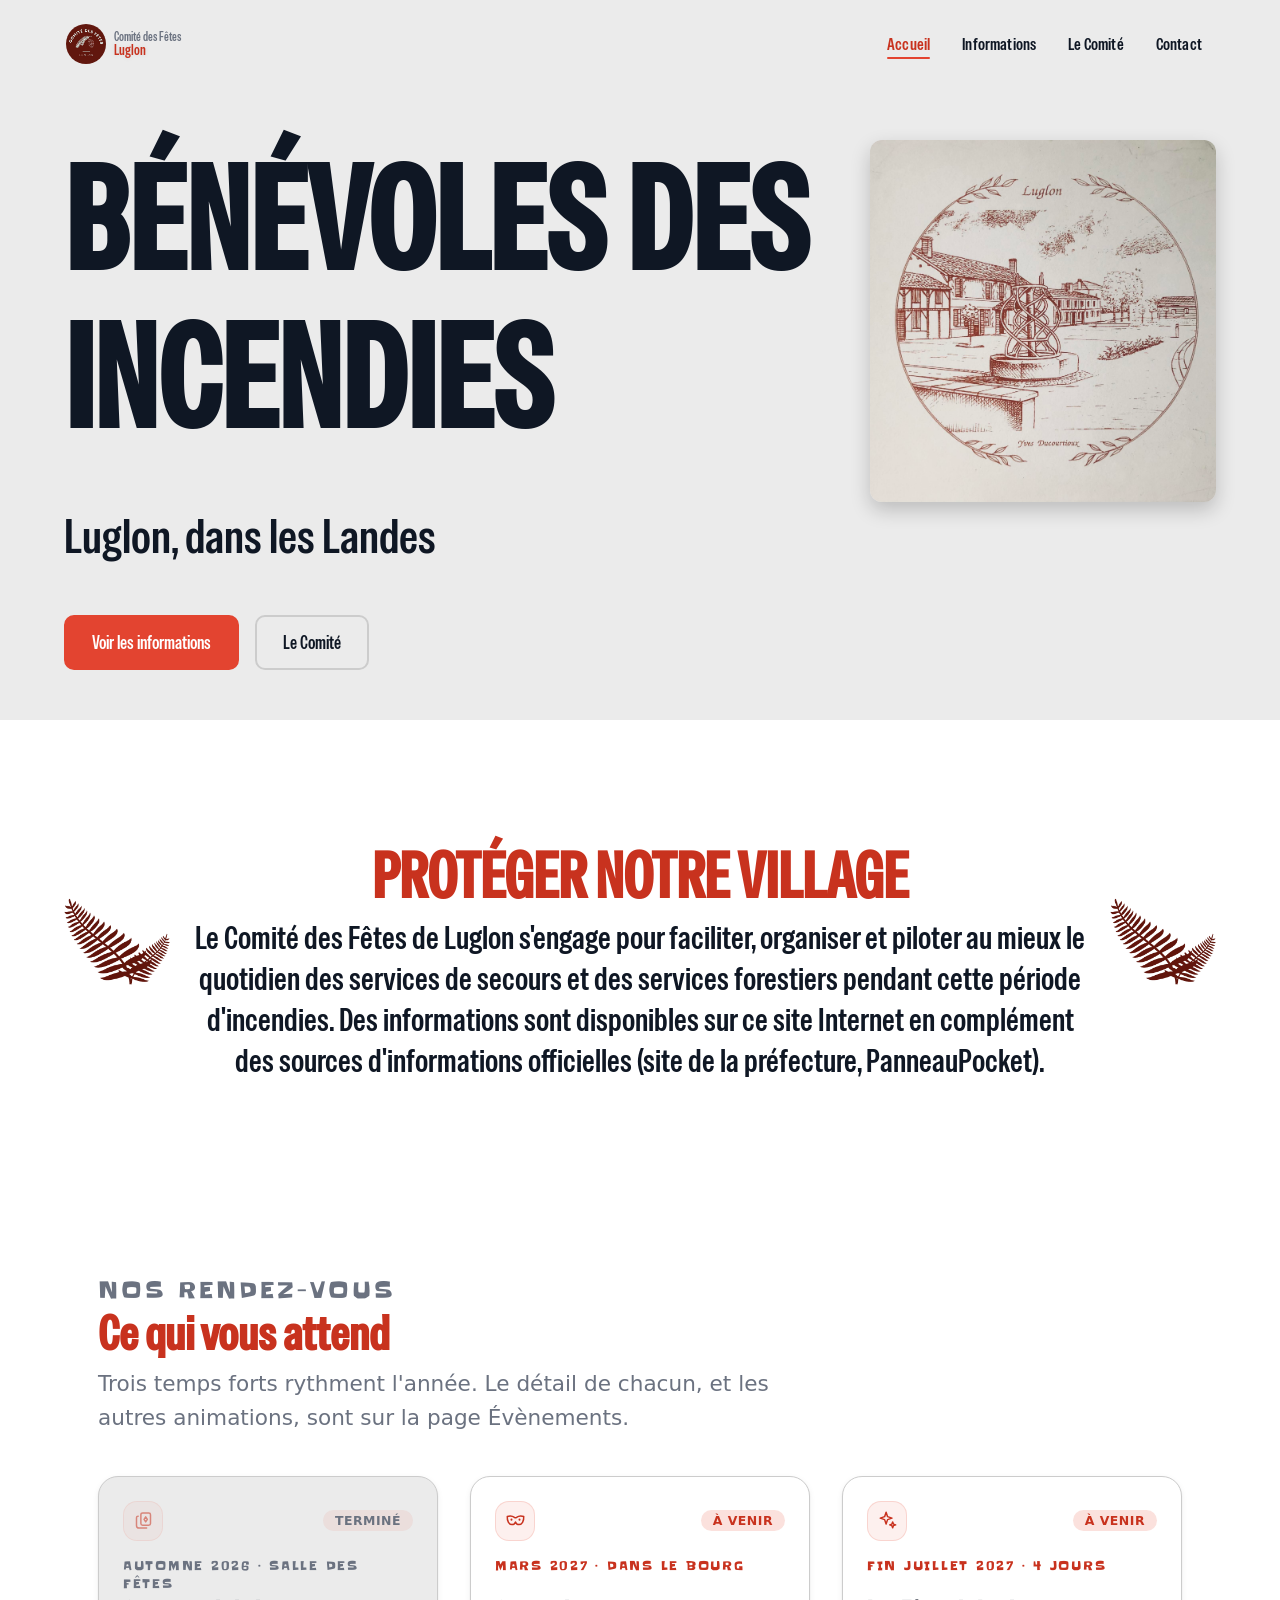
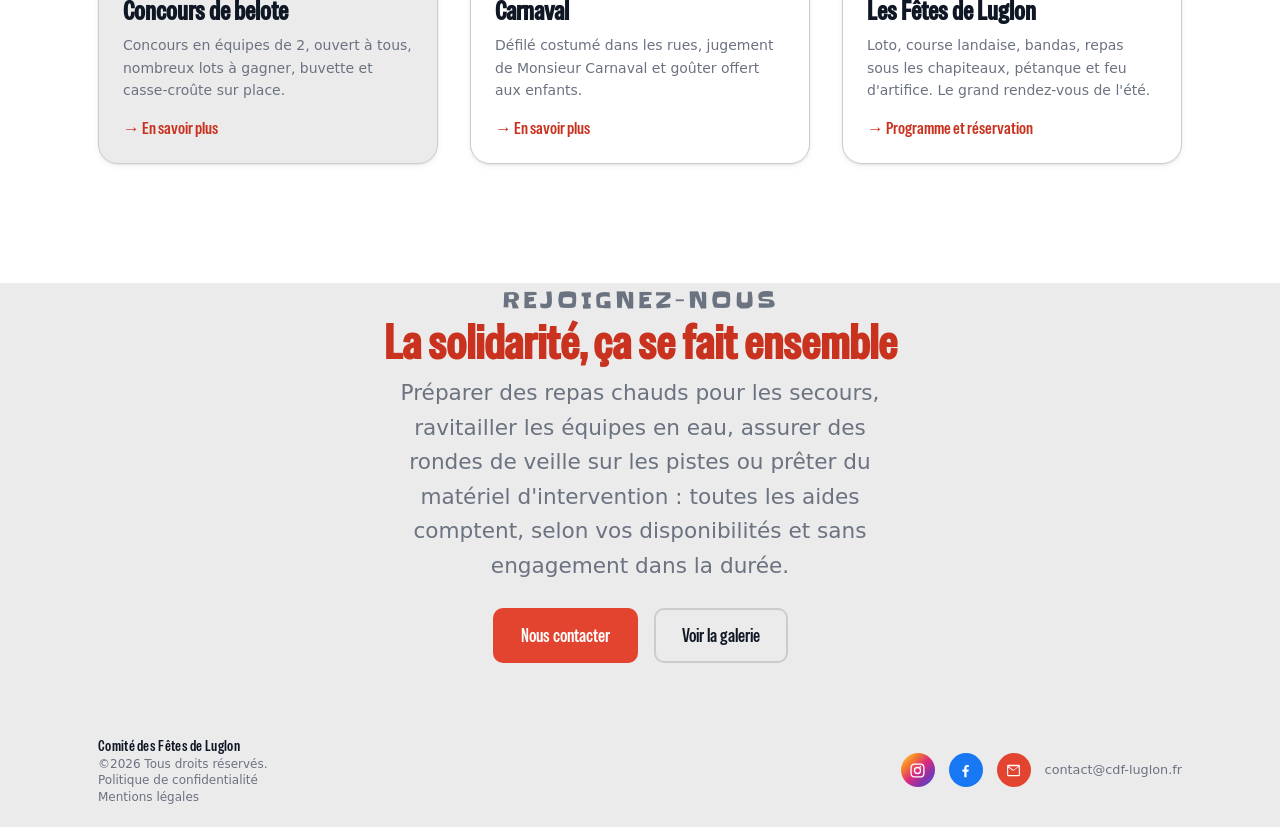
==== commit df291887: "test" ====
--- a/index.html
+++ b/index.html
@@ -3,7 +3,7 @@
 <head>
     <meta charset="utf-8">
     <meta name="viewport" content="width=device-width,initial-scale=1,viewport-fit=cover">
-    <title>Incendies à Luglon</title>
+    <title>Incendie à Luglon</title>
 
     <link rel="icon" type="image/png" href="/favicon.png">
 
@@ -71,7 +71,6 @@
                 <li><a href="/" aria-current="page">Accueil</a></li>
                 <li><a href="/informations/">Informations</a></li>
                 <li><a href="/comite/">Le Comité</a></li>
-                <li><a href="/galerie/">Galerie</a></li>
                 <li><a href="/contact/">Contact</a></li>
             </ul>
 
@@ -226,11 +225,11 @@
         <section class="page-section page-section--footer-band">
             <div class="section-head section-head--center" data-reveal>
                 <p class="kicker">Rejoignez-nous</p>
-                <h2>Un village, ça se fait à plusieurs</h2>
+                <h2>La solidarité, ça se fait ensemble</h2>
                 <p>
-                    Monter un chapiteau, tenir la buvette une heure, prêter une
-                    remorque, donner un coup de main au rangement : toutes les aides
-                    comptent, et aucune n'engage pour l'année.
+                    Préparer des repas chauds pour les secours, ravitailler les équipes en eau, assurer des rondes 
+                    de veille sur les pistes ou prêter du matériel d'intervention : toutes les aides comptent, selon 
+                    vos disponibilités et sans engagement dans la durée.
                 </p>
                 <div class="cta-row" style="justify-content:center">
                     <a class="btn btn--primary" href="/contact/">Nous contacter</a>
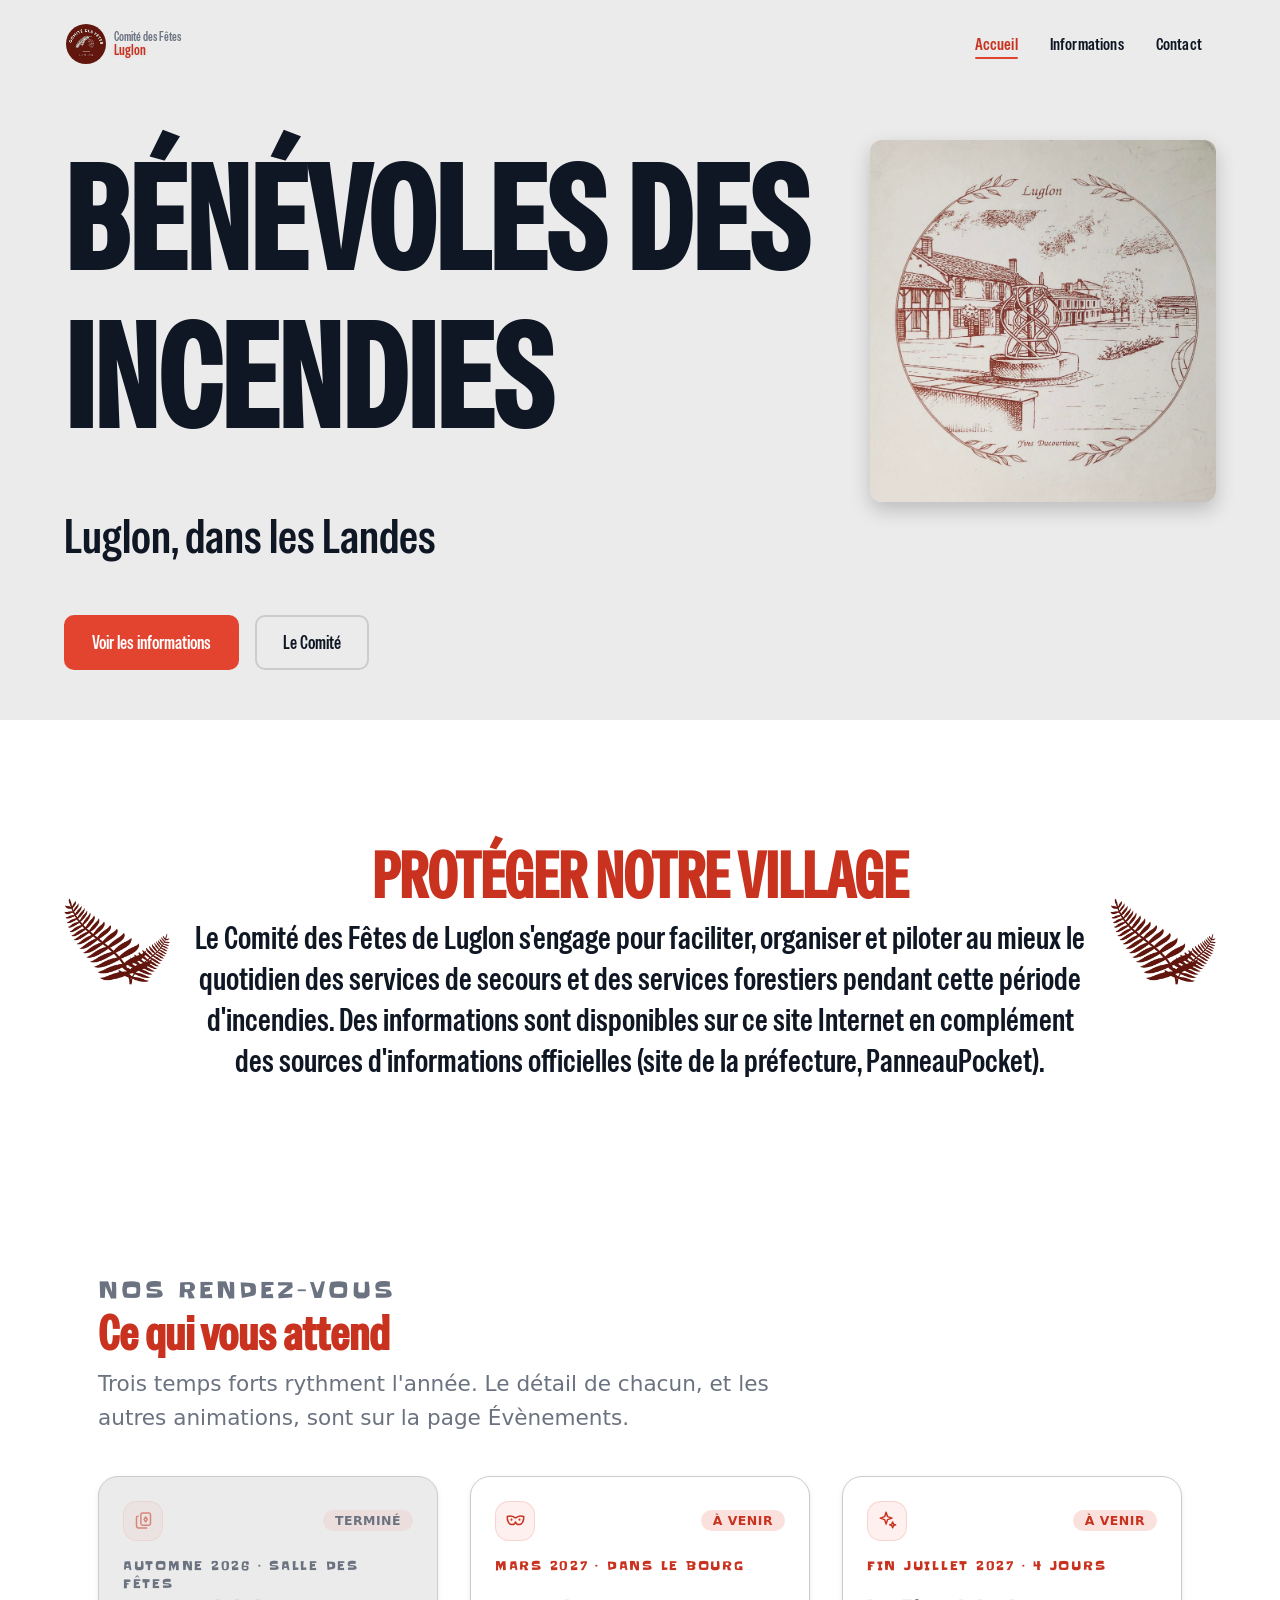
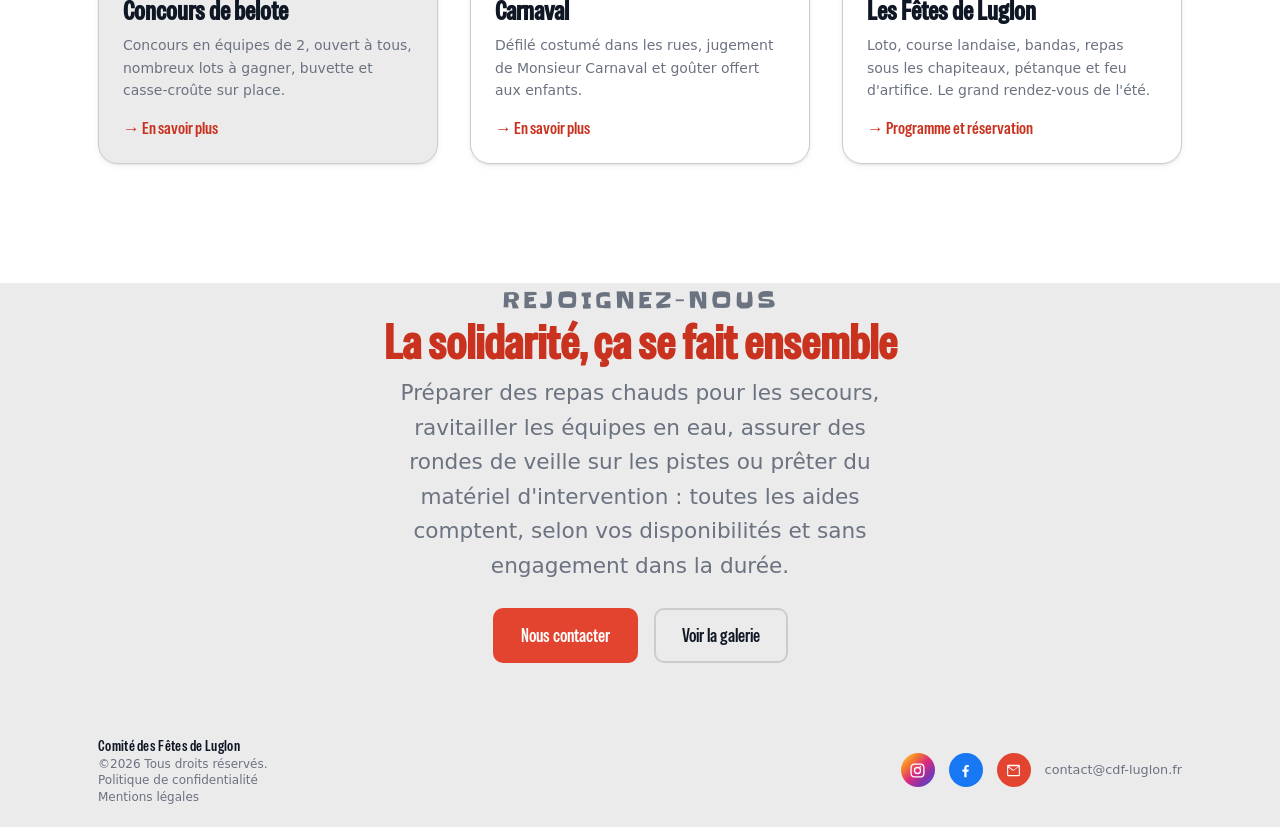
==== commit 01875424: "suppression page Le Comité et maj du sitemap" ====
--- a/index.html
+++ b/index.html
@@ -70,7 +70,6 @@
             <ul class="site-nav__links" id="site-nav-panel">
                 <li><a href="/" aria-current="page">Accueil</a></li>
                 <li><a href="/informations/">Informations</a></li>
-                <li><a href="/comite/">Le Comité</a></li>
                 <li><a href="/contact/">Contact</a></li>
             </ul>
 
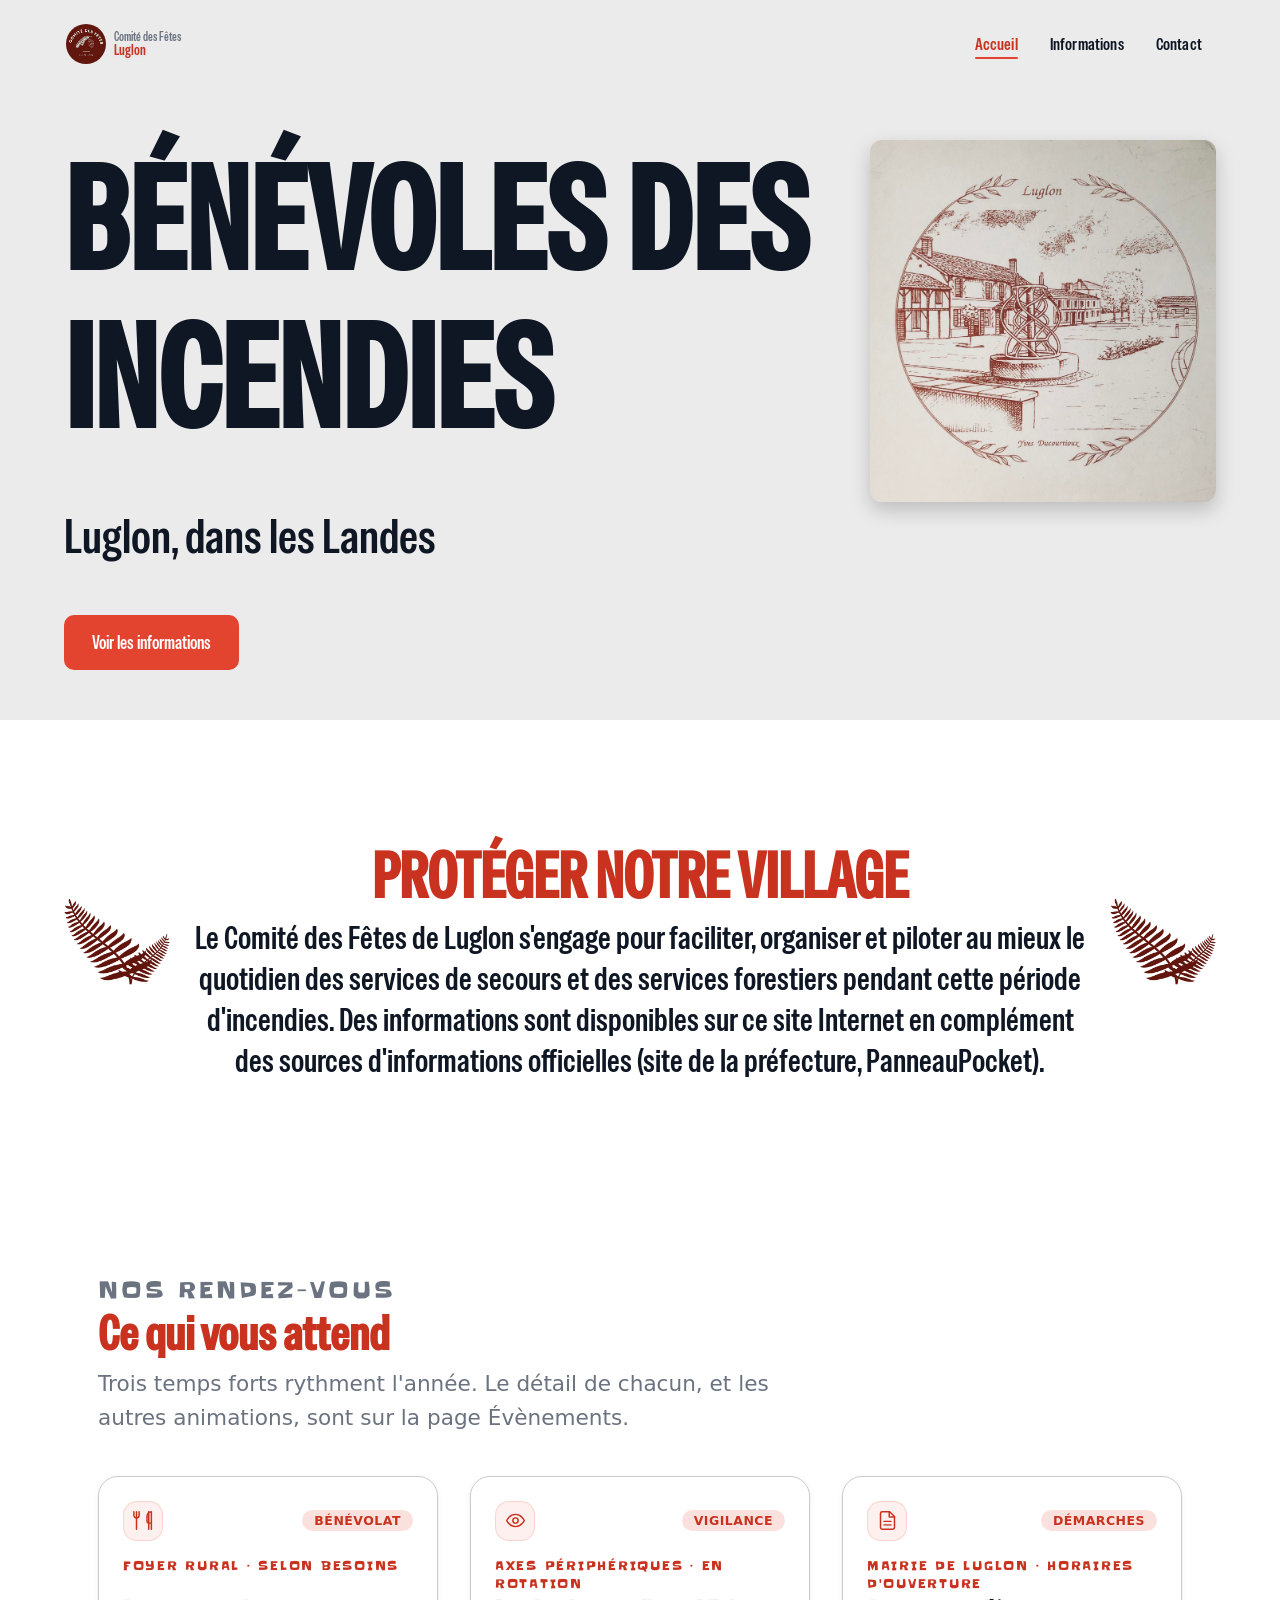
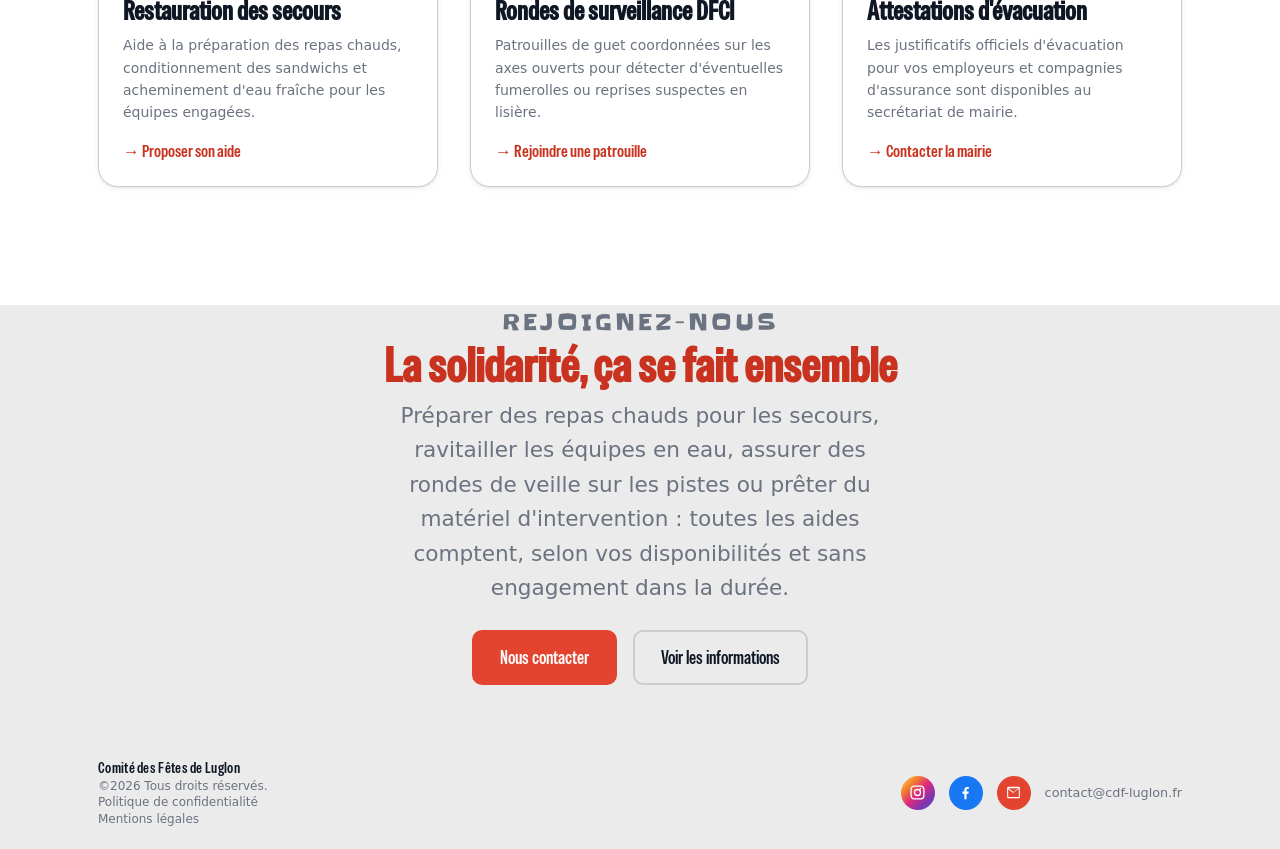
==== commit b90d146e: "change les articles festifs de la page d'accueil en articles de mission et supprime les anciennes ré" ====
--- a/index.html
+++ b/index.html
@@ -90,7 +90,6 @@
             <p class="main-subtitle">Luglon, dans les Landes</p>
             <div class="cta-row">
                 <a class="btn btn--primary" href="/informations/">Voir les informations</a>
-                <a class="btn btn--ghost" href="/comite/">Le Comité</a>
             </div>
         </div>
         <!-- MOBILE : le dessin n'est pas seulement masqué, il n'est PAS
@@ -158,59 +157,63 @@
             <div class="rail event-grid" tabindex="0"
                  role="group" aria-label="Nos rendez-vous">
 
-                <article class="event-card" data-date="2026-11-14" data-reveal style="--i:0">
+                <article class="event-card" data-reveal style="--i:0">
                     <div class="event-card__head">
-                        <span class="event-card__icon icon-badge"><svg class="icon" viewBox="0 0 24 24" fill="none" stroke="currentColor" stroke-width="1.7" stroke-linecap="round" stroke-linejoin="round" aria-hidden="true" focusable="false"><rect x="9" y="3.4" width="11" height="14" rx="2"/><path d="M6 7a2 2 0 0 0-2 2v8.6a3 3 0 0 0 3 3h8.6"/><path d="m14.5 7.8 1.9 2.9-1.9 2.9-1.9-2.9Z"/></svg></span>
-                        <span class="event-card__badge">À venir</span>
+                        <span class="event-card__icon icon-badge">
+                            <!-- Icône couverts / repas -->
+                            <svg class="icon" viewBox="0 0 24 24" fill="none" stroke="currentColor" stroke-width="1.7" stroke-linecap="round" stroke-linejoin="round" aria-hidden="true" focusable="false"><path d="M18 2v20"/><path d="M21 15V2v0a5 5 0 0 0-5 5v6c0 1.1.9 2 2 2h3Zm0 0v7"/><path d="M4 2v20"/><path d="M7 2v4a3 3 0 0 1-6 0V2"/></svg>
+                        </span>
+                        <span class="event-card__badge">Bénévolat</span>
                     </div>
                     <p class="event-card__date">
-                        <time datetime="2026-11-14">Automne 2026</time> · Salle des fêtes
-                    </p>
-                    <h3 class="event-card__title">Concours de belote</h3>
+                        Foyer rural · Selon besoins
+                    </p>
+                    <h3 class="event-card__title">Restauration des secours</h3>
                     <p class="event-card__text">
-                        Concours en équipes de 2, ouvert à tous, nombreux lots à gagner,
-                        buvette et casse-croûte sur place.
+                        Aide à la préparation des repas chauds, conditionnement des sandwichs et acheminement d'eau fraîche pour les équipes engagées.
                     </p>
                     <div class="event-card__foot">
-                        <a class="event-card__link" href="/evenements/concours-de-belote/">En savoir plus</a>
+                        <a class="event-card__link" href="/contact/">Proposer son aide</a>
                     </div>
                 </article>
 
-                <article class="event-card" data-date="2027-03-20" data-reveal style="--i:1">
+                <article class="event-card" data-reveal style="--i:1">
                     <div class="event-card__head">
-                        <span class="event-card__icon icon-badge"><svg class="icon" viewBox="0 0 24 24" fill="none" stroke="currentColor" stroke-width="1.7" stroke-linecap="round" stroke-linejoin="round" aria-hidden="true" focusable="false"><path d="M2.6 7.5c3-1.1 5.9-.8 8.2 1 .7.5 1.7.5 2.4 0 2.3-1.8 5.2-2.1 8.2-1 .4 5.1-2.1 9.2-5.4 9.2-2.1 0-3.3-1.3-4-3.1-.7 1.8-1.9 3.1-4 3.1-3.3 0-5.8-4.1-5.4-9.2Z"/><circle cx="7.4" cy="11" r="1.15" fill="currentColor" stroke="none"/><circle cx="16.6" cy="11" r="1.15" fill="currentColor" stroke="none"/></svg></span>
-                        <span class="event-card__badge">À venir</span>
+                        <span class="event-card__icon icon-badge">
+                            <!-- Icône veille / surveillance -->
+                            <svg class="icon" viewBox="0 0 24 24" fill="none" stroke="currentColor" stroke-width="1.7" stroke-linecap="round" stroke-linejoin="round" aria-hidden="true" focusable="false"><path d="M2 12s3-7 10-7 10 7 10 7-3 7-10 7-10-7-10-7Z"/><circle cx="12" cy="12" r="3"/></svg>
+                        </span>
+                        <span class="event-card__badge">Vigilance</span>
                     </div>
                     <p class="event-card__date">
-                        <time datetime="2027-03-20">Mars 2027</time> · Dans le bourg
-                    </p>
-                    <h3 class="event-card__title">Carnaval</h3>
+                        Axes périphériques · En rotation
+                    </p>
+                    <h3 class="event-card__title">Rondes de surveillance DFCI</h3>
                     <p class="event-card__text">
-                        Défilé costumé dans les rues, jugement de Monsieur Carnaval
-                        et goûter offert aux enfants.
+                        Patrouilles de guet coordonnées sur les axes ouverts pour détecter d'éventuelles fumerolles ou reprises suspectes en lisière.
                     </p>
                     <div class="event-card__foot">
-                        <a class="event-card__link" href="/evenements/carnaval/">En savoir plus</a>
+                        <a class="event-card__link" href="/contact/">Rejoindre une patrouille</a>
                     </div>
                 </article>
 
-                <article class="event-card" data-date="2027-08-01" data-reveal style="--i:2">
+                <article class="event-card" data-reveal style="--i:2">
                     <div class="event-card__head">
-                        <span class="event-card__icon icon-badge"><svg class="icon" viewBox="0 0 24 24" fill="none" stroke="currentColor" stroke-width="1.7" stroke-linecap="round" stroke-linejoin="round" aria-hidden="true" focusable="false"><path d="M10.4 2.6 12.1 7.6 17.1 9.3 12.1 11 10.4 16 8.7 11 3.7 9.3 8.7 7.6Z"/><path d="m17.9 13.6.9 2.5 2.5.9-2.5.9-.9 2.5-.9-2.5-2.5-.9 2.5-.9Z"/></svg></span>
-                        <span class="event-card__badge">À venir</span>
+                        <span class="event-card__icon icon-badge">
+                            <!-- Icône document / attestation -->
+                            <svg class="icon" viewBox="0 0 24 24" fill="none" stroke="currentColor" stroke-width="1.7" stroke-linecap="round" stroke-linejoin="round" aria-hidden="true" focusable="false"><path d="M14.5 2H6a2 2 0 0 0-2 2v16a2 2 0 0 0 2 2h12a2 2 0 0 0 2-2V7.5L14.5 2z"/><polyline points="14 2 14 8 20 8"/><line x1="16" y1="13" x2="8" y2="13"/><line x1="16" y1="17" x2="8" y2="17"/></svg>
+                        </span>
+                        <span class="event-card__badge">Démarches</span>
                     </div>
                     <p class="event-card__date">
-                        <time datetime="2027-07-29">Fin juillet 2027</time> · 4 jours
-                    </p>
-                    <h3 class="event-card__title">Les Fêtes de Luglon</h3>
+                        Mairie de Luglon · Horaires d'ouverture
+                    </p>
+                    <h3 class="event-card__title">Attestations d'évacuation</h3>
                     <p class="event-card__text">
-                        Loto, course landaise, bandas, repas sous les chapiteaux,
-                        pétanque et feu d'artifice. Le grand rendez-vous de l'été.
+                        Les justificatifs officiels d'évacuation pour vos employeurs et compagnies d'assurance sont disponibles au secrétariat de mairie.
                     </p>
                     <div class="event-card__foot">
-                        <a class="event-card__link" href="/evenements/fetes-de-luglon/">
-                            Programme et réservation
-                        </a>
+                        <a class="event-card__link" href="/contact/">Contacter la mairie</a>
                     </div>
                 </article>
 
@@ -232,7 +235,7 @@
                 </p>
                 <div class="cta-row" style="justify-content:center">
                     <a class="btn btn--primary" href="/contact/">Nous contacter</a>
-                    <a class="btn btn--ghost" href="/galerie/">Voir la galerie</a>
+                    <a class="btn btn--ghost" href="/informations/">Voir les informations</a>
                 </div>
             </div>
         </section>
@@ -262,7 +265,6 @@
     </footer>
 
     <script src="/scroll-animations.js"></script>
-    <script src="/events.js"></script>
     <script src="/rail-dots.js"></script>
     <script src="/nav.js"></script>
 </body>
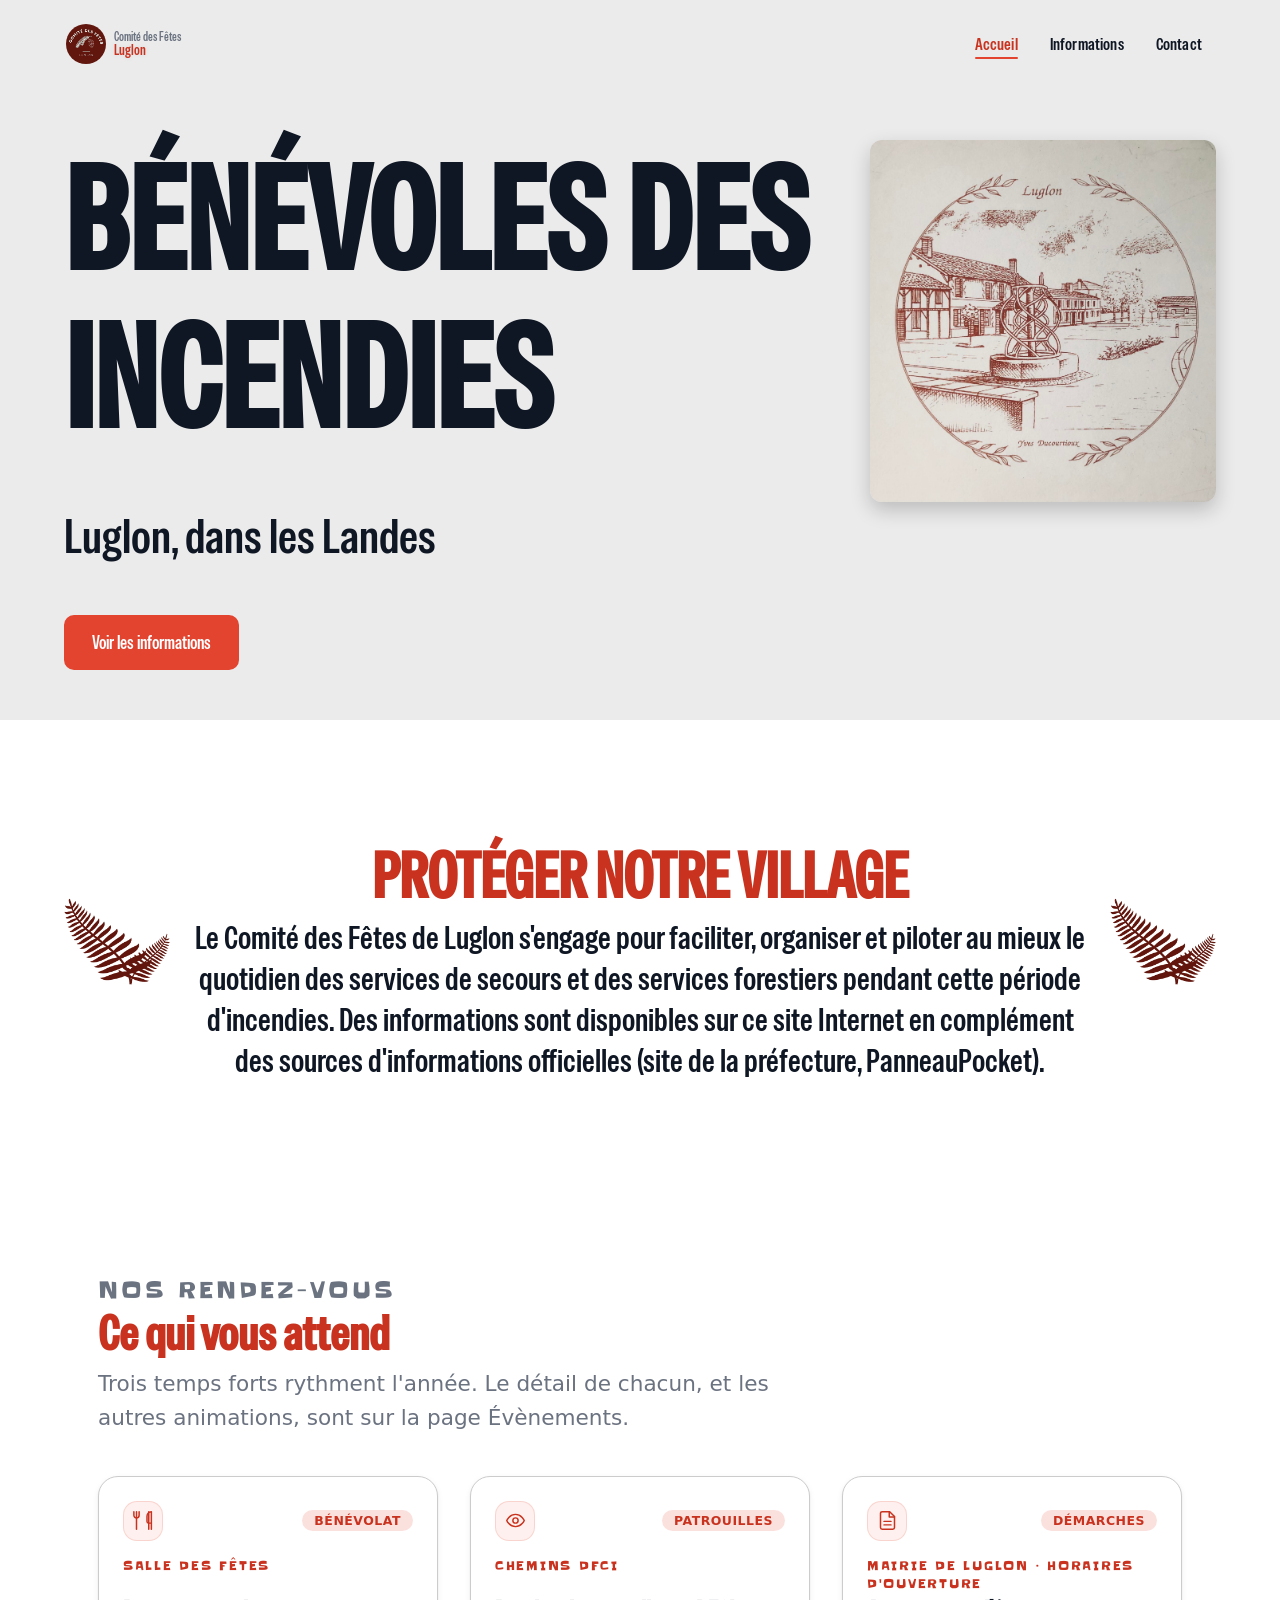
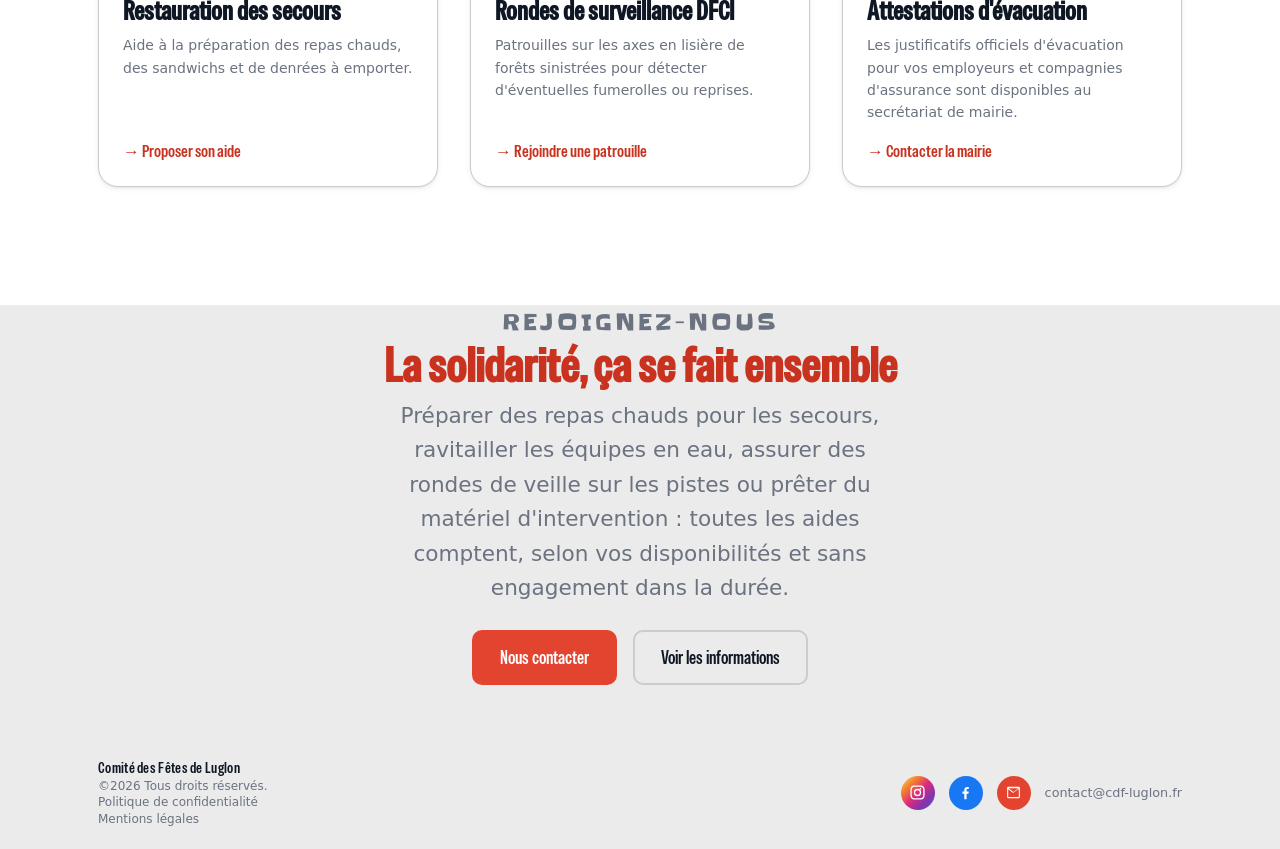
==== commit 4d10ce0d: "Correction des articles dans l'index générés par IA" ====
--- a/index.html
+++ b/index.html
@@ -166,11 +166,11 @@
                         <span class="event-card__badge">Bénévolat</span>
                     </div>
                     <p class="event-card__date">
-                        Foyer rural · Selon besoins
+                        Salle des fêtes
                     </p>
                     <h3 class="event-card__title">Restauration des secours</h3>
                     <p class="event-card__text">
-                        Aide à la préparation des repas chauds, conditionnement des sandwichs et acheminement d'eau fraîche pour les équipes engagées.
+                        Aide à la préparation des repas chauds, des sandwichs et de denrées à emporter.
                     </p>
                     <div class="event-card__foot">
                         <a class="event-card__link" href="/contact/">Proposer son aide</a>
@@ -183,14 +183,14 @@
                             <!-- Icône veille / surveillance -->
                             <svg class="icon" viewBox="0 0 24 24" fill="none" stroke="currentColor" stroke-width="1.7" stroke-linecap="round" stroke-linejoin="round" aria-hidden="true" focusable="false"><path d="M2 12s3-7 10-7 10 7 10 7-3 7-10 7-10-7-10-7Z"/><circle cx="12" cy="12" r="3"/></svg>
                         </span>
-                        <span class="event-card__badge">Vigilance</span>
+                        <span class="event-card__badge">Patrouilles</span>
                     </div>
                     <p class="event-card__date">
-                        Axes périphériques · En rotation
+                        Chemins DFCI
                     </p>
                     <h3 class="event-card__title">Rondes de surveillance DFCI</h3>
                     <p class="event-card__text">
-                        Patrouilles de guet coordonnées sur les axes ouverts pour détecter d'éventuelles fumerolles ou reprises suspectes en lisière.
+                        Patrouilles sur les axes en lisière de forêts sinistrées pour détecter d'éventuelles fumerolles ou reprises.
                     </p>
                     <div class="event-card__foot">
                         <a class="event-card__link" href="/contact/">Rejoindre une patrouille</a>
--- a/styles.css
+++ b/styles.css
@@ -3261,36 +3261,18 @@
       opacity: 1;
       animation: reveal-in linear both;
       animation-timeline: view();
-      /* DÉCLENCHEMENT RETARDÉ, DURÉE INCHANGÉE.
-         Avant : `entry 8% cover 26%`. L'animation démarrait dès que le bloc
-         effleurait le bas de l'écran et se terminait alors qu'il y était
-         encore : on ne la voyait jamais, elle était finie quand le bloc
-         arrivait dans la zone de lecture.
-
-         Maintenant `cover 18% cover 40%` : même AMPLITUDE (22 points de
-         « cover », contre ~24 auparavant — donc la vitesse ne change pas),
-         mais décalée d'environ 16 points plus loin dans la descente. Le bloc
-         a le temps de monter dans le tiers inférieur avant de s'animer.
-
-         Les deux bornes sont exprimées dans la MÊME phase (`cover`) : mélanger
-         `entry` et `cover`, comme avant, rendait l'amplitude réelle impossible
-         à évaluer sans connaître la hauteur de chaque élément.
-
-         Doit rester cohérent avec le rootMargin de scroll-animations.js :
-         les deux décrivent le même moment, pour deux moteurs différents. */
       animation-range: cover 18% cover 40%;
     }
-    /* Mêmes @keyframes que la branche IntersectionObserver ci-dessus. */
+    /* Sur écran mobile : déclenchement immédiat dès que le haut du bloc touche le bas de l'écran */
+    @media (max-width: 859px) {
+      .reveal-css [data-reveal] {
+        animation-range: entry 0% cover 25%;
+      }
+    }
     @media (min-width: 760px) {
       .reveal-css [data-reveal="left"]  { animation-name: fadeInLeft; }
       .reveal-css [data-reveal="right"] { animation-name: fadeInRight; }
     }
-    /* La neutralisation dans les rails est bornée à < 900px, comme son
-       homologue de la branche IntersectionObserver plus haut. Sans cette
-       borne, elle coupait aussi les apparitions AU-DESSUS de 900px, là où
-       .day-rail n'est plus un rail mais une grille : les cartes du programme
-       n'avaient donc aucune animation sur Chrome et Safari — les deux
-       navigateurs qui prennent justement en charge animation-timeline. */
     @media (max-width: 899px) {
       .reveal-css .rail > [data-reveal] {
         animation: none;
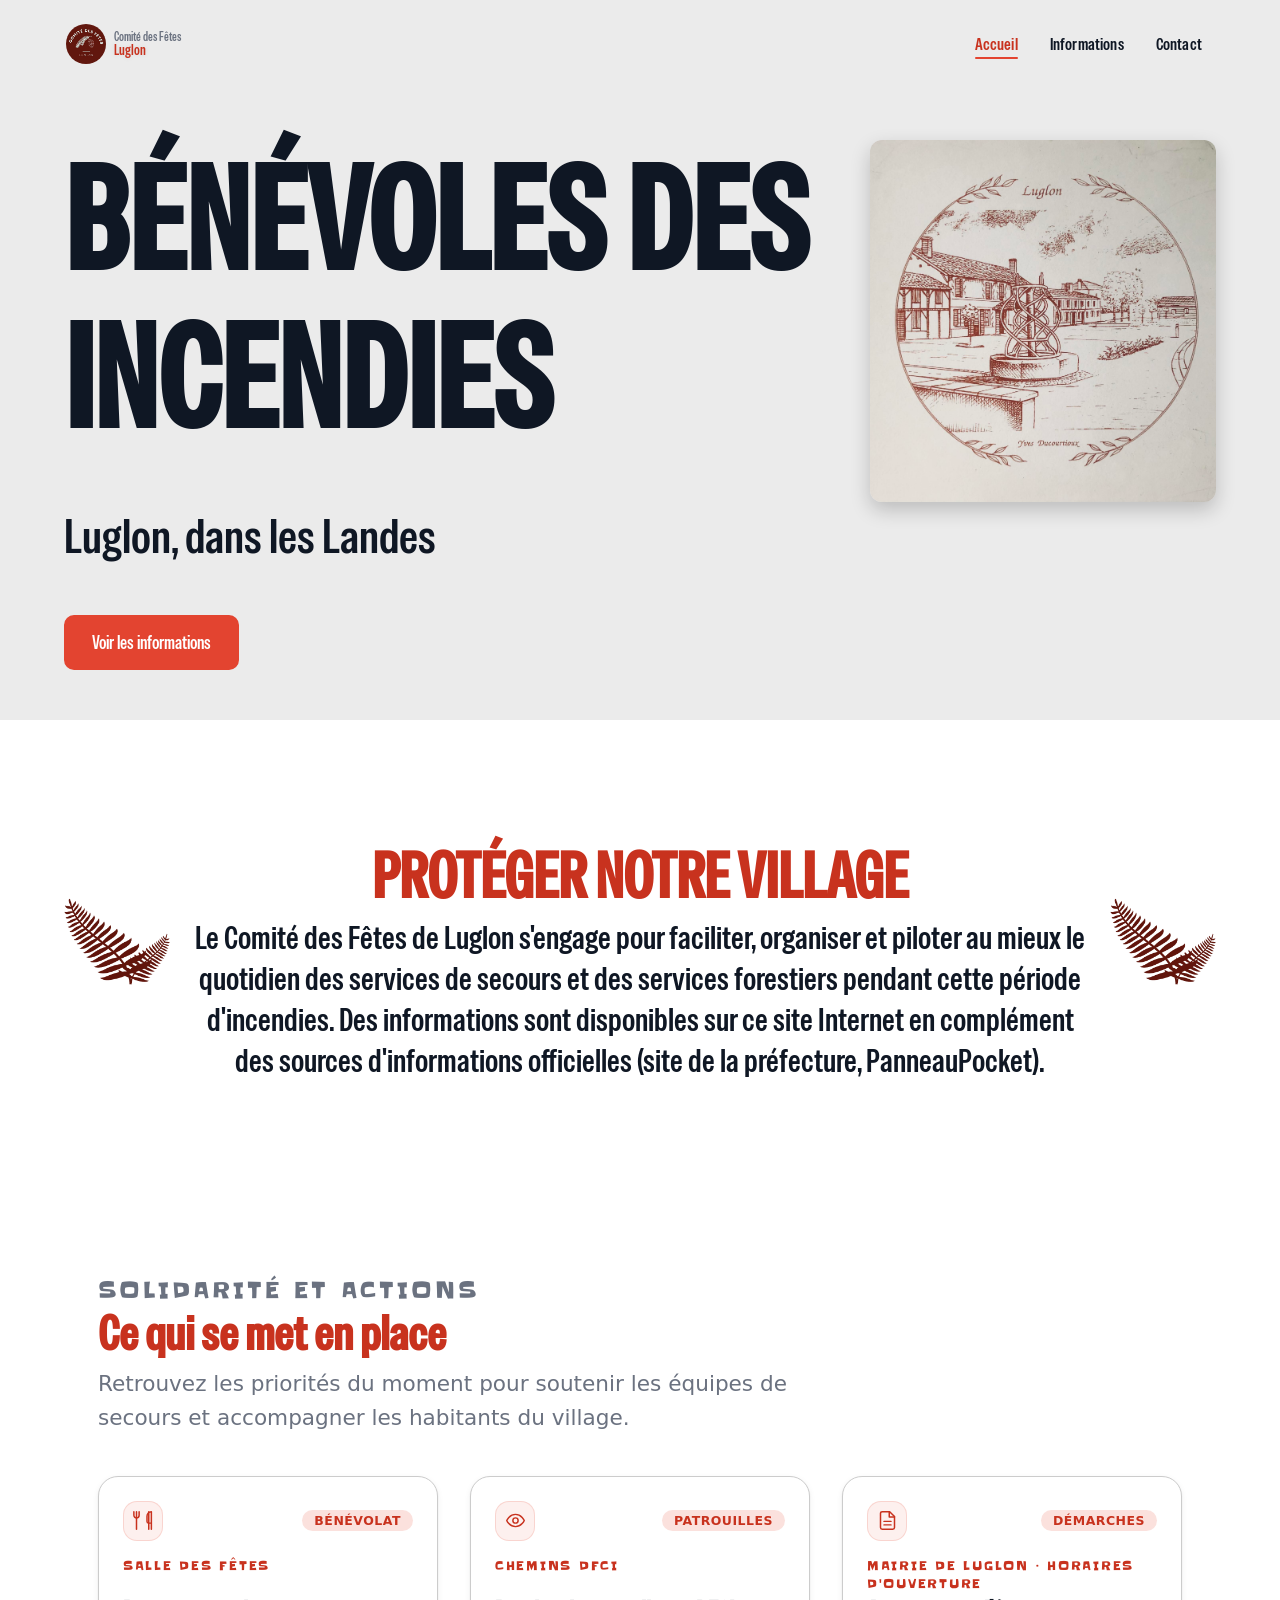
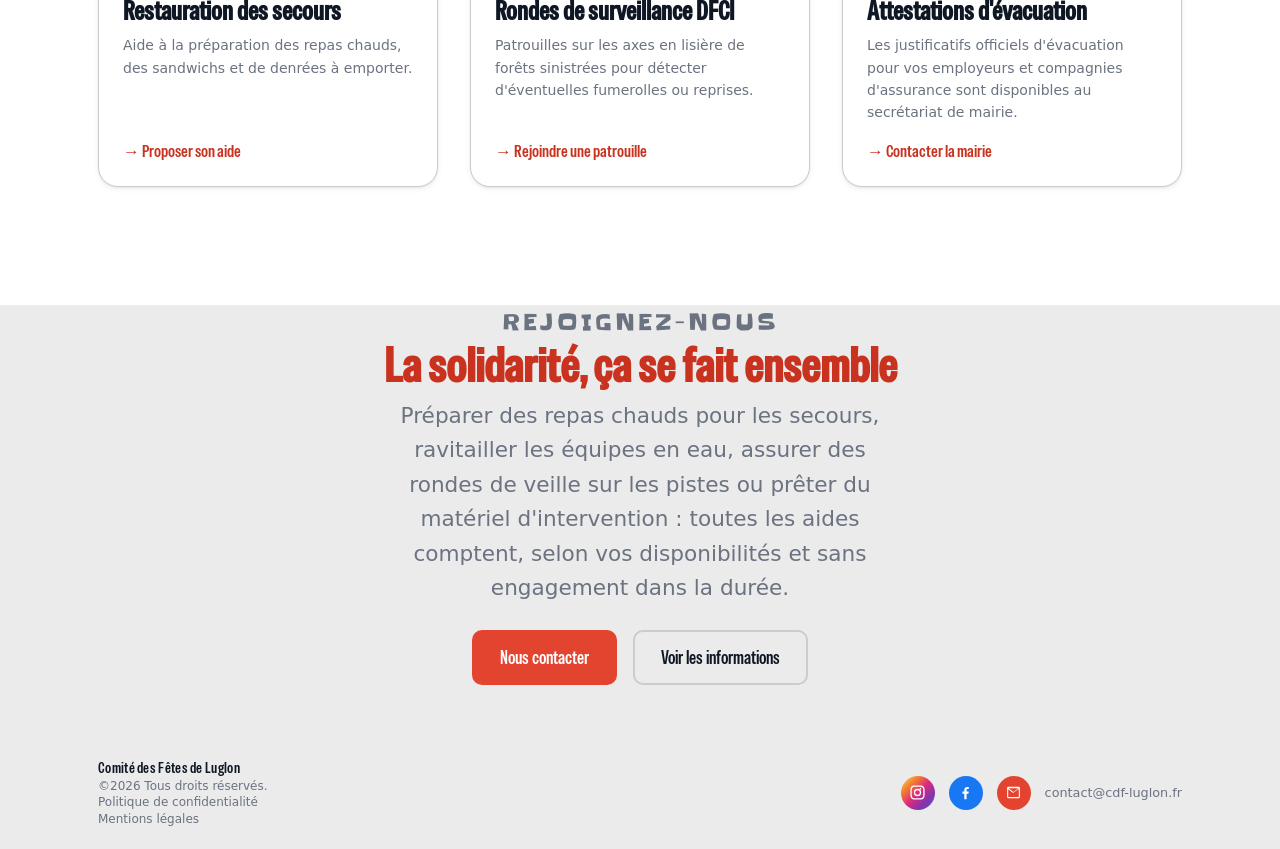
==== commit 743b6980: "modification paragraphe au dessus des nouveaux articles" ====
--- a/index.html
+++ b/index.html
@@ -146,11 +146,10 @@
             <span class="decor-vine decor-vine--right" aria-hidden="true"><span class="decor-vine__ink"></span></span>
 
             <div class="section-head" data-reveal>
-                <p class="kicker">Nos rendez-vous</p>
-                <h2>Ce qui vous attend</h2>
+                <p class="kicker">Solidarité et actions</p>
+                <h2>Ce qui se met en place</h2>
                 <p>
-                    Trois temps forts rythment l'année. Le détail de chacun,
-                    et les autres animations, sont sur la page Évènements.
+                    Retrouvez les priorités du moment pour soutenir les équipes de secours et accompagner les habitants du village.
                 </p>
             </div>
 
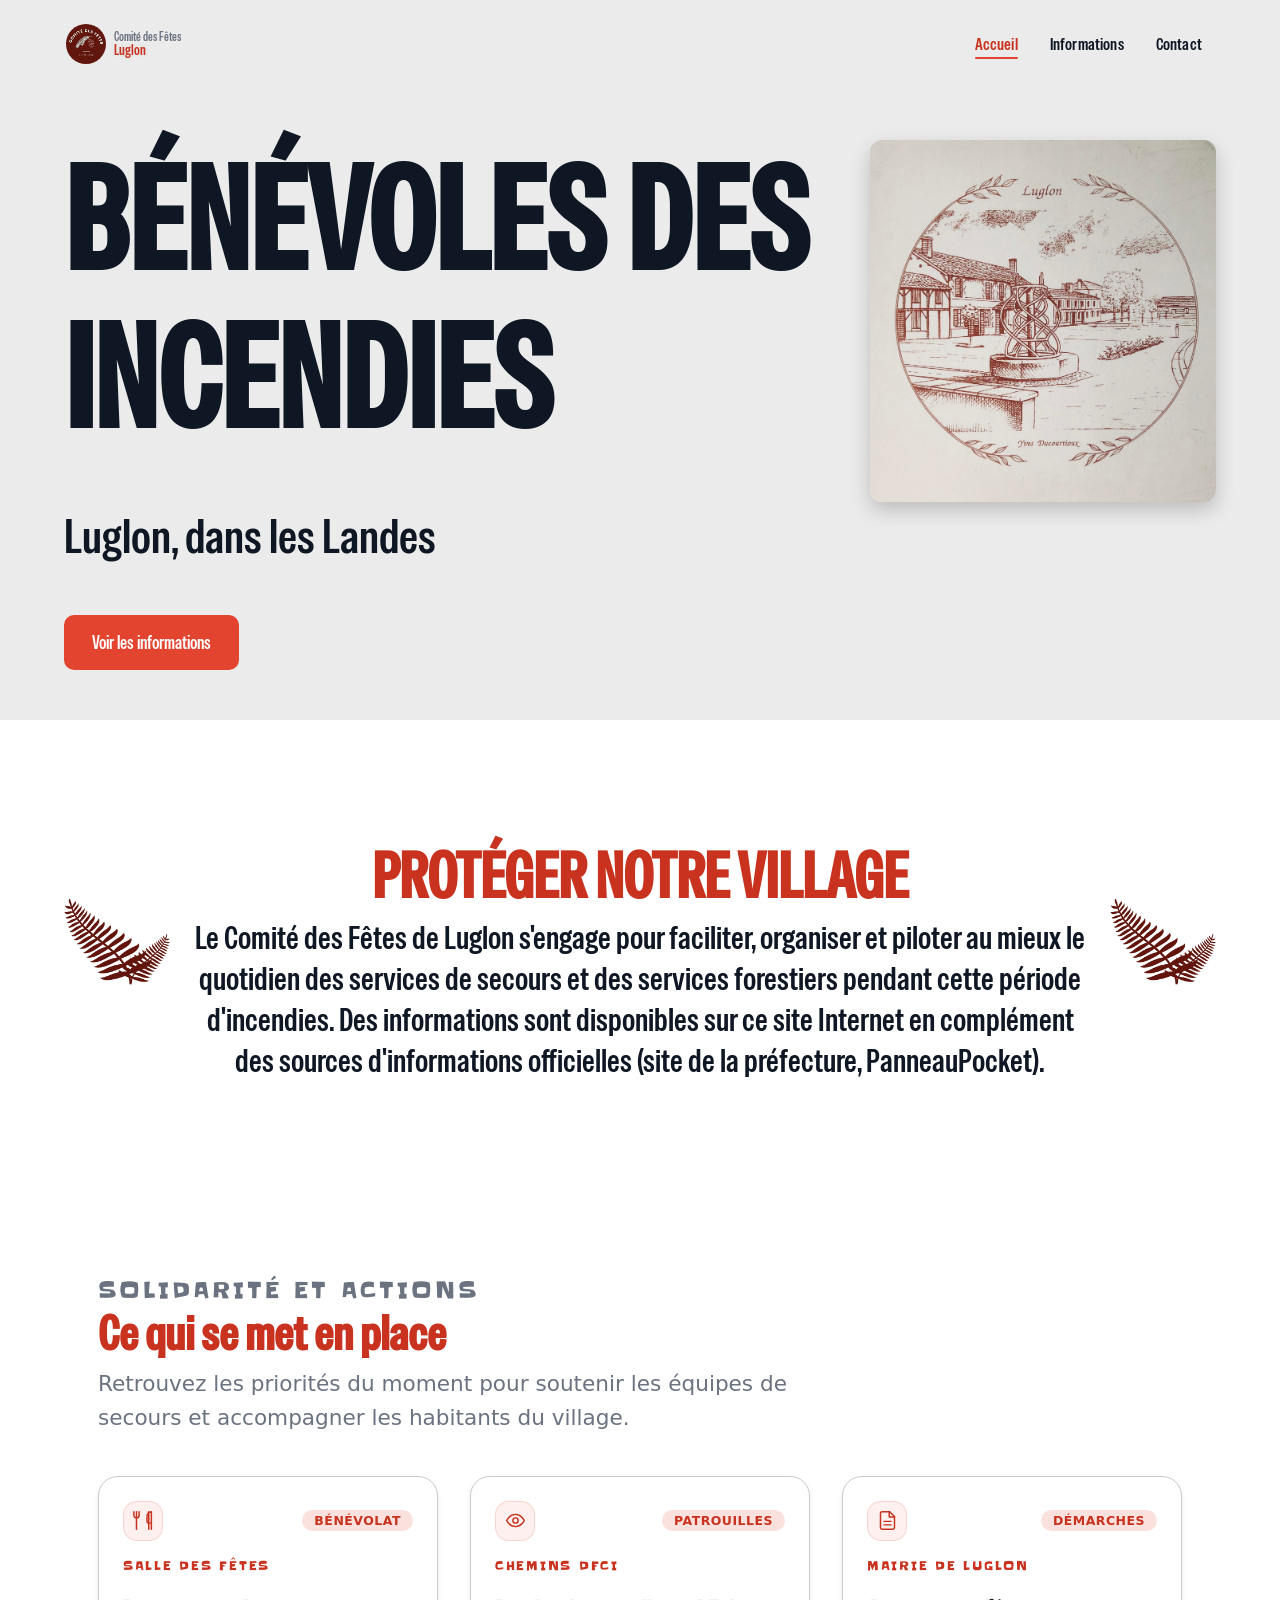
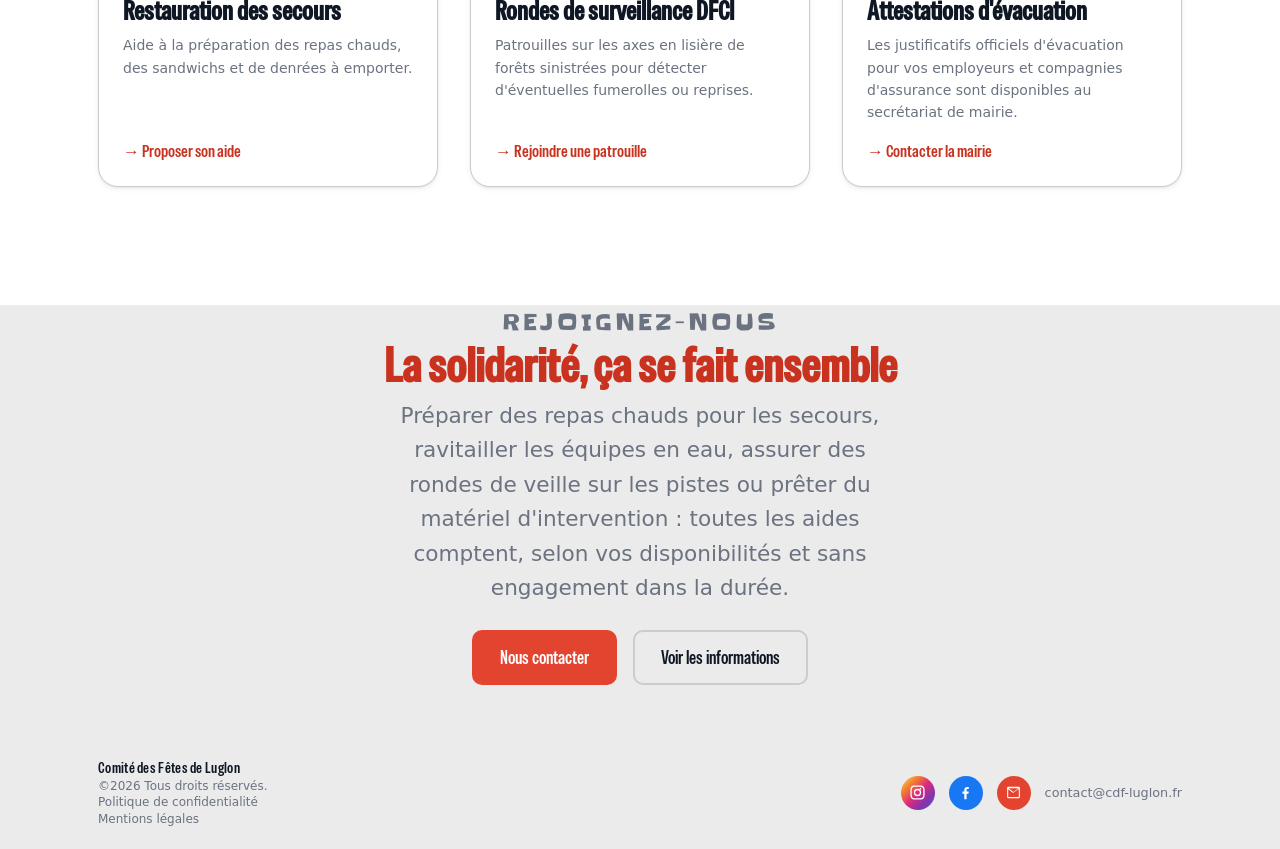
==== commit a01d0fc6: "modif texte" ====
--- a/index.html
+++ b/index.html
@@ -205,7 +205,7 @@
                         <span class="event-card__badge">Démarches</span>
                     </div>
                     <p class="event-card__date">
-                        Mairie de Luglon · Horaires d'ouverture
+                        Mairie de Luglon
                     </p>
                     <h3 class="event-card__title">Attestations d'évacuation</h3>
                     <p class="event-card__text">
